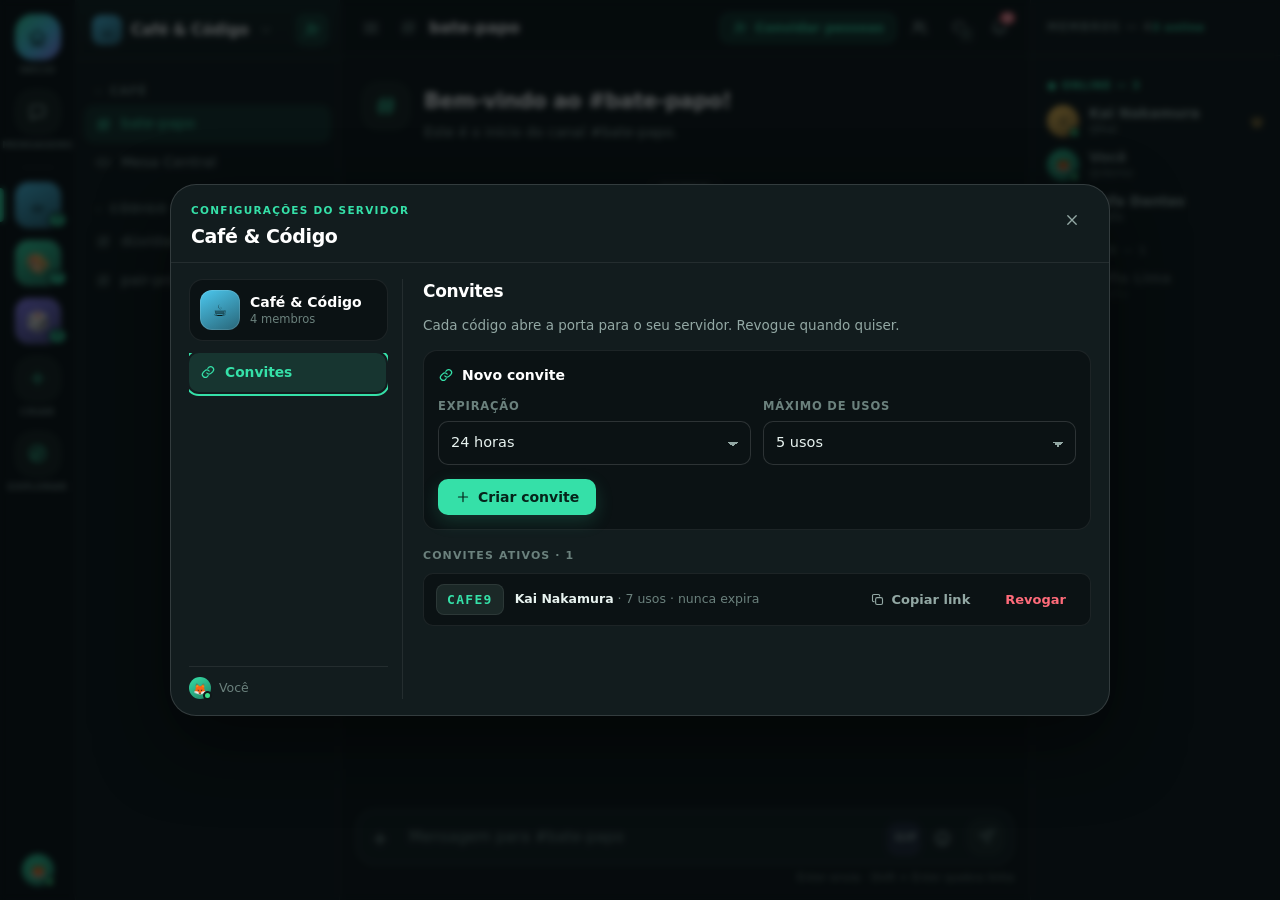
==== harness-admin.html @ c7ad781c "Nexo: plataforma de comunidades e chat (prototipo front-end + API de e-mail)" ====
﻿<!DOCTYPE html>
<html lang="pt-BR" data-theme="dark">
<head>
  <meta charset="utf-8" />
  <meta name="viewport" content="width=device-width, initial-scale=1, viewport-fit=cover" />
  <meta name="color-scheme" content="dark light" />
  <meta name="description" content="Nexo â€” crie seu servidor, organize categorias e canais, convide pessoas e converse. Comunidades com identidade prÃ³pria." />
  <title>Nexo Â· comunidades em Ã³rbita</title>
  <link rel="icon" href="data:image/svg+xml,%3Csvg xmlns='http://www.w3.org/2000/svg' viewBox='0 0 64 64'%3E%3Crect width='64' height='64' rx='18' fill='%230E1517'/%3E%3Cpath d='M18 45V19l28 26V19' stroke='%2335E0A8' stroke-width='6.5' fill='none' stroke-linecap='round' stroke-linejoin='round'/%3E%3C/svg%3E" />
  <link rel="stylesheet" href="css/tokens.css" />
  <link rel="stylesheet" href="css/layout.css" />
  <link rel="stylesheet" href="css/components.css" />
  <link rel="stylesheet" href="css/landing.css" />
  <link rel="stylesheet" href="css/settings.css" />
  <link rel="stylesheet" href="css/chatmedia.css" />
  <link rel="stylesheet" href="css/admin.css" />
  <link rel="stylesheet" href="css/permui.css" />
  <link rel="stylesheet" href="css/people.css" />
  <link rel="stylesheet" href="css/extras.css" />
</head>
<body>
  <!-- Landing page pÃºblica (deslogado) -->
  <section id="screen-landing" class="screen screen--landing" hidden></section>

  <!-- Tela inicial / autenticaÃ§Ã£o -->
  <section id="screen-auth" class="screen screen--auth" hidden></section>

  <!-- PÃ¡gina de convite -->
  <section id="screen-invite" class="screen screen--invite" hidden></section>

  <!-- ConfiguraÃ§Ãµes do usuÃ¡rio (camada sobre o app) -->
  <section id="screen-settings" class="screen screen--settings" hidden></section>

  <!-- AplicaÃ§Ã£o principal -->
  <div id="screen-app" class="app-shell" hidden>
    <nav id="rail" class="rail" aria-label="Servidores"></nav>
    <aside id="sidebar" class="sidebar" aria-label="Canais do servidor"></aside>
    <main id="main" class="main">
      <header id="channel-header" class="channel-header"></header>
      <div id="main-content" class="main-content"></div>
      <footer id="composer" class="composer" hidden></footer>
    </main>
    <aside id="members" class="members" aria-label="Membros"></aside>
    <div id="scrim" class="scrim" hidden></div>
  </div>

  <!-- Camadas de UI -->
  <div id="modal-root"></div>
  <div id="popout-root"></div>
  <div id="toast-root" class="toast-root" role="status" aria-live="polite"></div>

  <script src="js/core.js"></script>
  <script src="js/icons.js"></script>
  <script src="js/store.js"></script>
  <script src="js/seed.js"></script>
  <script src="js/providers.js"></script>
  <script src="js/api.js"></script>
  <script src="js/ui.js"></script>
  <script src="js/views.js"></script>
  <script src="js/pages.js"></script>
  <script src="js/modals.js"></script>
  <!-- mÃ³dulos auto-contidos (registram aÃ§Ãµes com prefixo prÃ³prio) -->
  <script src="js/landing.js"></script>
  <script src="js/chatmedia.js"></script>
  <script src="js/admin.js"></script>
  <script src="js/permui.js"></script>
  <script src="js/people.js"></script>
  <script src="js/extras.js"></script>
  <script src="js/settings.js"></script>
  <script src="js/app.js"></script>
<script>
/* Bancada de testes do painel admin
   ?srv=0|1|2|<id>  ?tab=<id|cargo:novo>  ?noopen=1  ?probe=1 */
(function(){
  try{
    var p=new URLSearchParams(location.search);
    if(p.get("noopen")==="1") return;

    function probe(){
      if(p.get("probe")!=="1") return;
      function take(){
        try{
          var b=document.querySelector(".modal-backdrop");
          var cs=b?getComputedStyle(b):{opacity:"-"};
          var nav=document.querySelector(".adm-nav");
          var bd=document.querySelector(".adm-body");
          var nl=document.querySelector(".adm-nav__list");
          var nr=nav?nav.getBoundingClientRect():null;
          var br=bd?bd.getBoundingClientRect():null;
          document.title="PROBE op="+cs.opacity+
            " vw="+window.innerWidth+
            " nav="+(nr?Math.round(nr.x)+","+Math.round(nr.y)+" "+Math.round(nr.width)+"x"+Math.round(nr.height):"-")+
            " body="+(br?Math.round(br.x)+","+Math.round(br.y)+" "+Math.round(br.width):"-")+
            " navScroll="+(nl?Math.round(nl.scrollWidth)+"/"+Math.round(nl.clientWidth):"-");
        }catch(e){ document.title="PROBE ERR "+e.message; }
      }
      setTimeout(take, 2500);
      setTimeout(take, 5200);
    }

    function openIt(){
      try{
        var S=NX.selectors, me=S.me();
        if(!me){ console.warn("harness: sem sessao"); return; }
        var all=S.serversOf(me.id)||[];
        var key=p.get("srv"), srv=null;
        if(key!==null && key!==""){
          if(/^\d+$/.test(key)) srv=all[Number(key)]||null;
          else srv=S.server(key)||null;
        }
        if(!srv) srv=all[0];
        if(!srv){ console.warn("harness: sem servidor"); return; }
        var tab=p.get("tab");
        NX.admin.open(srv.id, tab||null);
        probe();
      }catch(e){ console.warn("harness open", e); }
    }

    function ensureSession(done){
      try{
        if(NX.selectors.me()) return done();
        NX.api.login({ identifier:"demo@nexo.chat", password:"nexo123", remember:false })
          .then(function(){ setTimeout(done, 250); })
          .catch(function(e){ console.warn("harness login", e); });
      }catch(e){ console.warn("harness session", e); done(); }
    }

    function routeToServer(done){
      try{
        var S=NX.selectors, me=S.me();
        var all=S.serversOf(me.id)||[];
        var key=p.get("srv"), srv=null;
        if(key!==null && key!==""){
          if(/^\d+$/.test(key)) srv=all[Number(key)]||null;
          else srv=S.server(key)||null;
        }
        if(!srv) srv=all[0];
        if(srv) location.hash = "#/s/" + srv.id;
      }catch(e){ console.warn("harness route", e); }
      setTimeout(done, 350);
    }

    function start(){
      ensureSession(function(){
        routeToServer(openIt);
      });
    }

    if(document.readyState==="loading") document.addEventListener("DOMContentLoaded",start);
    else window.addEventListener("load", start);
  }catch(e){ console.warn("harness bootstrap", e); }
})();
</script>
</body>
</html>
---- css/tokens.css ----
/* ============================================================
   NEXO · design tokens
   Identidade visual própria: carvão-esmeralda (dark) /
   névoa-clara (light), acento menta + violeta, cantos "squircle".
   ============================================================ */

:root {
  /* tipografia */
  --font-sans: "Segoe UI Variable Text", "Segoe UI", ui-sans-serif, system-ui, -apple-system,
    Roboto, "Helvetica Neue", Arial, sans-serif;
  --font-display: "Segoe UI Variable Display", "Segoe UI", ui-sans-serif, system-ui, sans-serif;
  --font-mono: ui-monospace, "Cascadia Mono", "SF Mono", Consolas, "Roboto Mono", monospace;

  /* raios */
  --r-xs: 6px;
  --r-sm: 10px;
  --r-md: 14px;
  --r-lg: 20px;
  --r-xl: 26px;
  --r-pill: 999px;

  /* medidas */
  --rail-w: 76px;
  --sidebar-w: 264px;
  --members-w: 250px;
  --header-h: 56px;
  --composer-max: 860px;

  /* movimento */
  --ease: cubic-bezier(0.22, 1, 0.36, 1);
  --fast: 120ms;
  --med: 200ms;
  --slow: 320ms;

  /* sombras */
  --shadow-1: 0 2px 6px rgba(0, 0, 0, 0.24);
  --shadow-2: 0 10px 30px rgba(0, 0, 0, 0.38);
  --shadow-3: 0 28px 70px rgba(0, 0, 0, 0.5);

  /* camadas de superfície */
  --rail-size: 48px;
}

/* ---------- TEMA ESCURO (padrão) ---------- */
[data-theme="dark"] {
  --bg-body: #070b0d;
  --bg-rail: #0a1013;
  --bg-sidebar: #0f1719;
  --bg-main: #0d1416;
  --bg-panel: #121c1e;
  --bg-elev: #16211f;
  --bg-elev-2: #1b2827;
  --bg-input: #0b1214;
  --bg-hover: rgba(255, 255, 255, 0.055);
  --bg-active: rgba(53, 224, 168, 0.13);
  --bg-scrim: rgba(4, 8, 9, 0.68);

  --border: rgba(255, 255, 255, 0.075);
  --border-strong: rgba(255, 255, 255, 0.14);

  --text: #e8f3f0;
  --text-strong: #ffffff;
  --text-muted: #93a8a4;
  --text-dim: #6b817d;

  --accent: #35e0a8;
  --accent-strong: #17c98e;
  --accent-soft: rgba(53, 224, 168, 0.14);
  --accent-contrast: #06231a;

  --violet: #8f83ff;
  --violet-soft: rgba(143, 131, 255, 0.16);
  --amber: #ffc857;
  --danger: #ff6b7a;
  --danger-soft: rgba(255, 107, 122, 0.14);

  --online: #3be08a;
  --idle: #ffc857;
  --dnd: #ff6b7a;
  --offline: #6b817d;

  --gradient-brand: linear-gradient(135deg, #35e0a8 0%, #4cc9f0 55%, #8f83ff 100%);
  --glow: 0 0 0 1px rgba(53, 224, 168, 0.25), 0 8px 30px rgba(53, 224, 168, 0.12);
}

/* ---------- TEMA CLARO ---------- */
[data-theme="light"] {
  --bg-body: #eef3f2;
  --bg-rail: #e6edeb;
  --bg-sidebar: #f4f8f7;
  --bg-main: #fbfdfc;
  --bg-panel: #ffffff;
  --bg-elev: #ffffff;
  --bg-elev-2: #f1f6f5;
  --bg-input: #eef3f2;
  --bg-hover: rgba(10, 30, 26, 0.055);
  --bg-active: rgba(11, 158, 117, 0.12);
  --bg-scrim: rgba(16, 30, 28, 0.42);

  --border: rgba(10, 30, 26, 0.1);
  --border-strong: rgba(10, 30, 26, 0.18);

  --text: #12211e;
  --text-strong: #06110f;
  --text-muted: #5a6f6b;
  --text-dim: #8ba09c;

  --accent: #0b9e75;
  --accent-strong: #08845f;
  --accent-soft: rgba(11, 158, 117, 0.12);
  --accent-contrast: #ffffff;

  --violet: #6154e0;
  --violet-soft: rgba(97, 84, 224, 0.12);
  --amber: #d99400;
  --danger: #e04252;
  --danger-soft: rgba(224, 66, 82, 0.1);

  --online: #17b26a;
  --idle: #e5a100;
  --dnd: #e04252;
  --offline: #9fb3af;

  --gradient-brand: linear-gradient(135deg, #0b9e75 0%, #12a3c9 55%, #6154e0 100%);
  --glow: 0 0 0 1px rgba(11, 158, 117, 0.22), 0 8px 26px rgba(11, 158, 117, 0.12);

  --shadow-1: 0 2px 6px rgba(16, 40, 35, 0.1);
  --shadow-2: 0 10px 30px rgba(16, 40, 35, 0.14);
  --shadow-3: 0 28px 70px rgba(16, 40, 35, 0.2);
}

/* ---------- reset ---------- */
*,
*::before,
*::after {
  box-sizing: border-box;
}

html,
body {
  height: 100%;
}

body {
  margin: 0;
  font-family: var(--font-sans);
  font-size: 15px;
  line-height: 1.5;
  color: var(--text);
  background: var(--bg-body);
  -webkit-font-smoothing: antialiased;
  text-rendering: optimizeLegibility;
  overflow: hidden;
}

button,
input,
textarea,
select {
  font: inherit;
  color: inherit;
}

button {
  cursor: pointer;
  background: none;
  border: none;
  padding: 0;
}

a {
  color: var(--accent);
  text-decoration: none;
}

img {
  max-width: 100%;
}

[hidden] {
  display: none !important;
}

::selection {
  background: rgba(53, 224, 168, 0.28);
}

:focus-visible {
  outline: 2px solid var(--accent);
  outline-offset: 2px;
  border-radius: var(--r-xs);
}

/* scrollbar */
* {
  scrollbar-width: thin;
  scrollbar-color: var(--border-strong) transparent;
}

*::-webkit-scrollbar {
  width: 10px;
  height: 10px;
}

*::-webkit-scrollbar-track {
  background: transparent;
}

*::-webkit-scrollbar-thumb {
  background: var(--border-strong);
  border-radius: var(--r-pill);
  border: 3px solid transparent;
  background-clip: padding-box;
}

*::-webkit-scrollbar-thumb:hover {
  background: var(--text-dim);
  background-clip: padding-box;
}

/* utilitários */
.sr-only {
  position: absolute;
  width: 1px;
  height: 1px;
  overflow: hidden;
  clip: rect(0 0 0 0);
  white-space: nowrap;
}

.truncate {
  overflow: hidden;
  text-overflow: ellipsis;
  white-space: nowrap;
}

.mono {
  font-family: var(--font-mono);
  letter-spacing: 0.04em;
}
---- css/layout.css ----
/* ============================================================
   NEXO · layout
   Shell da aplicação, rail, barra de canais, área central,
   chat, membros, composer e comportamento responsivo.
   ============================================================ */

/* ---------------- telas ---------------- */
.screen {
  position: fixed;
  inset: 0;
  overflow: auto;
  background: var(--bg-body);
}

/* ---------------- shell ---------------- */
.app-shell {
  position: fixed;
  inset: 0;
  display: flex;
  height: 100dvh;
  overflow: hidden;
  background: var(--bg-main);
}

.app-shell > * {
  min-height: 0;
}

/* ================= RAIL ================= */
.rail {
  width: var(--rail-w);
  flex: 0 0 var(--rail-w);
  display: flex;
  flex-direction: column;
  align-items: center;
  gap: 8px;
  padding: 12px 0 10px;
  background: var(--bg-rail);
  border-right: 1px solid var(--border);
  overflow-x: hidden;
  overflow-y: auto;
  z-index: 61;
  scrollbar-width: none;
}

.rail::-webkit-scrollbar {
  width: 0;
}

.rail__item {
  position: relative;
  width: 100%;
  display: flex;
  flex-direction: column;
  align-items: center;
  gap: 3px;
  padding: 2px 0;
  color: var(--text-muted);
  transition: color var(--fast) var(--ease);
}

.rail__item:hover,
.rail__item.is-active {
  color: var(--text-strong);
}

.rail__bubble {
  display: grid;
  place-items: center;
  width: 46px;
  height: 46px;
  border-radius: 18px;
  background: var(--bg-elev);
  border: 1px solid var(--border);
  transition: border-radius var(--med) var(--ease), background var(--med) var(--ease),
    transform var(--fast) var(--ease);
}

.rail__item:hover .rail__bubble {
  border-radius: 15px;
  background: var(--bg-elev-2);
  transform: translateY(-1px);
}

.rail__item.is-active .rail__bubble {
  background: var(--accent-soft);
  border-color: rgba(53, 224, 168, 0.35);
  color: var(--accent);
}

.rail__bubble--brand {
  background: var(--gradient-brand);
  border: none;
  color: #06231a;
}

.rail__bubble--action {
  color: var(--accent);
  border-style: dashed;
  border-color: var(--border-strong);
}

.rail__label {
  font-size: 9.5px;
  letter-spacing: 0.04em;
  font-weight: 600;
  text-transform: uppercase;
  color: var(--text-dim);
}

.rail__item.is-active .rail__label {
  color: var(--accent);
}

.rail__divider {
  width: 34px;
  height: 1px;
  background: var(--border-strong);
  margin: 4px 0;
}

.rail__slot {
  position: relative;
  width: 100%;
  display: flex;
  justify-content: center;
}

.rail__item .server-icon--rail {
  transition: border-radius var(--med) var(--ease), transform var(--fast) var(--ease);
}

.rail__item:hover .server-icon--rail {
  border-radius: 15px;
  transform: translateY(-1px);
}

.rail__indicator {
  position: absolute;
  left: 0;
  top: 50%;
  transform: translateY(-50%);
  width: 4px;
  height: 0;
  border-radius: 0 var(--r-pill) var(--r-pill) 0;
  background: var(--accent);
  transition: height var(--med) var(--ease);
}

.rail__slot:hover .rail__indicator {
  height: 20px;
}

.rail__slot.is-active .rail__indicator {
  height: 34px;
}

.rail__online {
  position: absolute;
  right: 8px;
  bottom: 2px;
  min-width: 17px;
  padding: 0 4px;
  height: 16px;
  display: grid;
  place-items: center;
  font-size: 10px;
  font-weight: 700;
  color: var(--accent-contrast);
  background: var(--accent);
  border-radius: var(--r-pill);
  border: 2px solid var(--bg-rail);
  line-height: 1;
}

.rail__tip {
  position: absolute;
  left: calc(100% + 10px);
  top: 50%;
  transform: translateY(-50%) translateX(-6px);
  background: var(--bg-elev-2);
  border: 1px solid var(--border-strong);
  color: var(--text-strong);
  padding: 6px 10px;
  border-radius: var(--r-sm);
  font-size: 13px;
  font-weight: 600;
  white-space: nowrap;
  opacity: 0;
  pointer-events: none;
  transition: opacity var(--fast) var(--ease), transform var(--fast) var(--ease);
  box-shadow: var(--shadow-2);
  z-index: 70;
}

.rail__item:hover .rail__tip,
.rail__profile:hover .rail__tip {
  opacity: 1;
  transform: translateY(-50%) translateX(0);
}

.rail__spacer {
  flex: 1 1 auto;
  min-height: 8px;
}

.rail__profile {
  padding-bottom: 4px;
}

/* ================= SIDEBAR ================= */
.sidebar {
  width: var(--sidebar-w);
  flex: 0 0 var(--sidebar-w);
  display: flex;
  flex-direction: column;
  background: var(--bg-sidebar);
  border-right: 1px solid var(--border);
  z-index: 60;
}

.sidebar__scroll {
  flex: 1 1 auto;
  overflow-y: auto;
  overflow-x: hidden;
  padding: 6px 8px 16px;
}

.sidebar__empty {
  padding: 30px 14px;
  text-align: center;
  color: var(--text-dim);
  display: flex;
  flex-direction: column;
  align-items: center;
  gap: 8px;
  font-size: 13.5px;
}

.sidebar__empty p {
  margin: 0;
}

.sidebar__add {
  margin-top: 14px;
  padding-top: 10px;
  border-top: 1px dashed var(--border);
  display: flex;
  flex-direction: column;
  gap: 2px;
}

.add-row {
  display: flex;
  align-items: center;
  gap: 8px;
  width: 100%;
  padding: 8px 10px;
  border-radius: var(--r-sm);
  color: var(--text-muted);
  font-size: 13.5px;
  font-weight: 600;
  text-align: left;
  transition: background var(--fast), color var(--fast);
}

.add-row:hover {
  background: var(--bg-hover);
  color: var(--accent);
}

/* cabeçalho do servidor */
.srv-head {
  display: flex;
  align-items: center;
  gap: 6px;
  padding: 10px 10px 8px;
  border-bottom: 1px solid var(--border);
  background: linear-gradient(180deg, rgba(53, 224, 168, 0.05), transparent);
}

.srv-head__btn {
  flex: 1 1 auto;
  min-width: 0;
  display: flex;
  align-items: center;
  gap: 9px;
  padding: 5px 6px;
  border-radius: var(--r-sm);
  transition: background var(--fast);
}

.srv-head__btn:hover {
  background: var(--bg-hover);
}

.srv-head__name {
  font-weight: 700;
  font-size: 15px;
  color: var(--text-strong);
  letter-spacing: -0.01em;
  white-space: nowrap;
  overflow: hidden;
  text-overflow: ellipsis;
}

.srv-head__chev {
  color: var(--text-dim);
  flex: 0 0 auto;
}

.srv-head__tools {
  display: flex;
  gap: 4px;
  flex: 0 0 auto;
}

/* categorias e canais */
.cat {
  margin-top: 14px;
}

.cat__row {
  display: flex;
  align-items: center;
  gap: 2px;
  padding: 0 4px;
}

.cat__toggle {
  flex: 1 1 auto;
  min-width: 0;
  display: flex;
  align-items: center;
  gap: 5px;
  padding: 4px 4px;
  color: var(--text-dim);
  border-radius: var(--r-xs);
  transition: color var(--fast);
}

.cat__toggle:hover {
  color: var(--text);
}

.cat__chev {
  transition: transform var(--med) var(--ease);
  flex: 0 0 auto;
}

.cat.is-collapsed .cat__chev {
  transform: rotate(0deg);
}

.cat:not(.is-collapsed) .cat__chev {
  transform: rotate(90deg);
}

.cat__name {
  font-size: 11.5px;
  font-weight: 700;
  letter-spacing: 0.09em;
  text-transform: uppercase;
  white-space: nowrap;
  overflow: hidden;
  text-overflow: ellipsis;
}

.cat__add,
.cat__menu {
  display: grid;
  place-items: center;
  width: 24px;
  height: 24px;
  border-radius: var(--r-xs);
  color: var(--text-dim);
  opacity: 0;
  transition: opacity var(--fast), background var(--fast), color var(--fast);
}

.cat__row:hover .cat__add,
.cat__row:hover .cat__menu {
  opacity: 1;
}

.cat__add:hover,
.cat__menu:hover {
  background: var(--bg-hover);
  color: var(--accent);
}

.cat__channels {
  overflow: hidden;
}

.cat.is-collapsed .cat__channels {
  display: none;
}

.chan {
  display: flex;
  align-items: center;
  gap: 2px;
  padding: 1px 4px;
  margin: 1px 0;
  border-radius: var(--r-sm);
  position: relative;
}

.chan:hover {
  background: var(--bg-hover);
}

.chan.is-active {
  background: var(--bg-active);
}

.chan.is-active .chan__main,
.chan.is-active .chan__ico {
  color: var(--accent);
}

.chan__main {
  flex: 1 1 auto;
  min-width: 0;
  display: flex;
  align-items: center;
  gap: 8px;
  padding: 7px 6px;
  color: var(--text-muted);
  text-align: left;
  transition: color var(--fast);
}

.chan:hover .chan__main {
  color: var(--text);
}

.chan__ico {
  flex: 0 0 auto;
  color: var(--text-dim);
  opacity: 0.85;
}

.chan__name {
  font-size: 14.5px;
  font-weight: 500;
  white-space: nowrap;
  overflow: hidden;
  text-overflow: ellipsis;
}

.chan__lock {
  color: var(--text-dim);
  flex: 0 0 auto;
}

.chan__gear {
  display: grid;
  place-items: center;
  width: 26px;
  height: 26px;
  border-radius: var(--r-xs);
  color: var(--text-dim);
  opacity: 0;
  transition: opacity var(--fast), background var(--fast), color var(--fast);
  flex: 0 0 auto;
}

.chan:hover .chan__gear {
  opacity: 1;
}

.chan__gear:hover {
  background: var(--bg-hover);
  color: var(--accent);
}

.chan__people {
  display: flex;
  align-items: center;
  padding-right: 4px;
}

.chan__people .avatar {
  margin-left: -7px;
  box-shadow: 0 0 0 2px var(--bg-sidebar);
}

.chan__people .avatar:first-child {
  margin-left: 0;
}

.chan__more {
  font-size: 10.5px;
  color: var(--text-dim);
  margin-left: 4px;
}

/* doca de voz */
.voice-dock {
  margin: 8px;
  padding: 10px;
  border-radius: var(--r-md);
  background: linear-gradient(160deg, rgba(53, 224, 168, 0.12), rgba(53, 224, 168, 0.03));
  border: 1px solid rgba(53, 224, 168, 0.28);
}

.voice-dock__top {
  display: flex;
  align-items: center;
  gap: 8px;
  color: var(--accent);
}

.voice-dock__txt {
  display: flex;
  flex-direction: column;
  line-height: 1.2;
}

.voice-dock__txt strong {
  font-size: 13px;
}

.voice-dock__txt span {
  font-size: 12.5px;
  color: var(--text-muted);
}

.voice-dock__meta {
  font-size: 11.5px;
  color: var(--text-dim);
  margin: 6px 0 8px;
}

/* navegação da home */
.side-head {
  display: flex;
  align-items: center;
  gap: 9px;
  padding: 14px 16px;
  border-bottom: 1px solid var(--border);
  font-weight: 700;
  font-size: 15.5px;
  color: var(--text-strong);
  letter-spacing: -0.01em;
}

.nav-group {
  display: flex;
  flex-direction: column;
  gap: 2px;
  padding-bottom: 8px;
  border-bottom: 1px solid var(--border);
  margin-bottom: 8px;
}

.nav-row {
  display: flex;
  align-items: center;
  gap: 10px;
  width: 100%;
  padding: 9px 10px;
  border-radius: var(--r-sm);
  color: var(--text-muted);
  font-size: 14.5px;
  font-weight: 600;
  text-align: left;
  transition: background var(--fast), color var(--fast);
}

.nav-row:hover {
  background: var(--bg-hover);
  color: var(--text);
}

.nav-row.is-active {
  background: var(--bg-active);
  color: var(--accent);
}

.nav-row__badge {
  margin-left: auto;
  background: var(--accent);
  color: var(--accent-contrast);
  font-size: 10.5px;
  font-weight: 800;
  padding: 1px 6px;
  border-radius: var(--r-pill);
}

.side-section {
  margin-top: 10px;
}

.side-section__head {
  display: flex;
  align-items: center;
  justify-content: space-between;
  padding: 4px 6px;
  font-size: 11px;
  font-weight: 700;
  letter-spacing: 0.1em;
  text-transform: uppercase;
  color: var(--text-dim);
}

.side-section__head--pad {
  padding: 8px 6px 4px;
}

.side-note {
  font-size: 13px;
  color: var(--text-dim);
  padding: 6px;
  margin: 4px 0;
  line-height: 1.5;
}

.side-servers {
  display: flex;
  flex-direction: column;
  gap: 2px;
}

.side-server {
  display: flex;
  align-items: center;
  gap: 10px;
  width: 100%;
  padding: 7px 8px;
  border-radius: var(--r-sm);
  text-align: left;
  transition: background var(--fast);
}

.side-server:hover {
  background: var(--bg-hover);
}

.side-server__txt {
  min-width: 0;
  display: flex;
  flex-direction: column;
  line-height: 1.25;
}

.side-server__txt strong {
  font-size: 14px;
  color: var(--text);
}

.side-server__txt small {
  font-size: 11.5px;
  color: var(--text-dim);
}

.side-cta {
  margin-top: 12px;
}

.side-block {
  background: var(--bg-panel);
  border: 1px solid var(--border);
  border-radius: var(--r-md);
  padding: 14px;
  margin-bottom: 12px;
}

.side-block h4 {
  margin: 0 0 6px;
  font-size: 14px;
  color: var(--text-strong);
}

.side-block p {
  margin: 0 0 10px;
  font-size: 13px;
  color: var(--text-muted);
  line-height: 1.55;
}

.side-stat {
  display: flex;
  align-items: baseline;
  gap: 6px;
}

.side-stat strong {
  font-size: 26px;
  color: var(--accent);
  font-family: var(--font-display);
}

.side-stat span {
  font-size: 12.5px;
  color: var(--text-dim);
}

/* conversas diretas */
.dm-list {
  display: flex;
  flex-direction: column;
  gap: 2px;
}

.dm-row {
  display: flex;
  align-items: center;
  gap: 10px;
  width: 100%;
  padding: 8px;
  border-radius: var(--r-sm);
  text-align: left;
  transition: background var(--fast);
}

.dm-row:hover {
  background: var(--bg-hover);
}

.dm-row.is-active {
  background: var(--bg-active);
}

.dm-row__txt {
  min-width: 0;
  display: flex;
  flex-direction: column;
  line-height: 1.3;
}

.dm-row__txt strong {
  font-size: 14px;
  color: var(--text);
}

.dm-row__txt small {
  font-size: 12px;
  color: var(--text-dim);
}

/* ================= MAIN ================= */
.main {
  flex: 1 1 auto;
  min-width: 0;
  display: flex;
  flex-direction: column;
  background: var(--bg-main);
  position: relative;
}

.channel-header {
  flex: 0 0 auto;
  min-height: var(--header-h);
  display: flex;
  align-items: center;
  gap: 10px;
  padding: 8px 14px;
  border-bottom: 1px solid var(--border);
  background: color-mix(in srgb, var(--bg-main) 88%, transparent);
  backdrop-filter: blur(8px);
  z-index: 5;
}

.header__burger {
  display: none;
}

.header__ico {
  display: grid;
  place-items: center;
  color: var(--text-dim);
  flex: 0 0 auto;
}

.header__title {
  font-weight: 700;
  font-size: 16px;
  color: var(--text-strong);
  letter-spacing: -0.01em;
  white-space: nowrap;
}

.header__topic {
  display: flex;
  align-items: center;
  gap: 10px;
  min-width: 0;
  color: var(--text-muted);
  font-size: 13.5px;
}

.header__topic i {
  width: 1px;
  height: 18px;
  background: var(--border-strong);
  flex: 0 0 auto;
}

.header__status {
  font-size: 12.5px;
  color: var(--text-dim);
}

.header__actions {
  margin-left: auto;
  display: flex;
  align-items: center;
  gap: 6px;
  flex: 0 0 auto;
}

.main-content {
  flex: 1 1 auto;
  overflow-y: auto;
  overflow-x: hidden;
  overscroll-behavior: contain;
  position: relative;
}

/* ================= CHAT ================= */
.chat {
  min-height: 100%;
  display: flex;
  flex-direction: column;
}

.chat__intro {
  display: flex;
  gap: 14px;
  align-items: flex-start;
  padding: 26px 22px 14px;
}

.chat__intro-icon {
  display: grid;
  place-items: center;
  width: 48px;
  height: 48px;
  border-radius: 16px;
  background: var(--bg-elev);
  border: 1px solid var(--border);
  color: var(--accent);
  flex: 0 0 auto;
}

.chat__intro h2 {
  margin: 4px 0 4px;
  font-size: 21px;
  color: var(--text-strong);
  letter-spacing: -0.02em;
}

.chat__intro p {
  margin: 0;
  font-size: 14px;
  color: var(--text-muted);
}

.chat__intro--dm {
  align-items: center;
  border-bottom: 1px solid var(--border);
  margin-bottom: 6px;
}

.chat__list {
  flex: 1 1 auto;
  padding: 6px 0 18px;
}

.chat__notice {
  position: sticky;
  bottom: 0;
  display: flex;
  align-items: center;
  gap: 8px;
  padding: 10px 18px;
  background: var(--bg-panel);
  border-top: 1px solid var(--border);
  color: var(--text-muted);
  font-size: 13.5px;
}

.day-divider {
  display: flex;
  align-items: center;
  gap: 12px;
  padding: 16px 18px 8px;
}

.day-divider__line {
  flex: 1 1 auto;
  height: 1px;
  background: var(--border);
}

.day-divider__label {
  font-size: 11.5px;
  font-weight: 700;
  text-transform: uppercase;
  letter-spacing: 0.07em;
  color: var(--text-dim);
  background: var(--bg-main);
  padding: 2px 10px;
  border: 1px solid var(--border);
  border-radius: var(--r-pill);
}

.msg {
  position: relative;
  display: grid;
  grid-template-columns: 44px 1fr;
  gap: 0 12px;
  padding: 3px 18px 3px 14px;
}

.msg:hover {
  background: var(--bg-hover);
}

.msg--grouped {
  padding-top: 0;
  padding-bottom: 1px;
}

.msg__avatar {
  grid-column: 1;
  display: flex;
  justify-content: center;
  padding-top: 3px;
}

.msg--grouped .msg__avatar {
  padding-top: 0;
}

.msg__hover-time {
  font-size: 10px;
  color: var(--text-dim);
  opacity: 0;
  transition: opacity var(--fast);
  padding-top: 4px;
  white-space: nowrap;
}

.msg:hover .msg__hover-time {
  opacity: 1;
}

.msg__body {
  grid-column: 2;
  min-width: 0;
}

.msg__meta {
  display: flex;
  align-items: baseline;
  gap: 8px;
  flex-wrap: wrap;
}

.msg__author {
  font-weight: 700;
  font-size: 14.5px;
  color: var(--text-strong);
  transition: color var(--fast);
}

.msg__author:hover {
  color: var(--accent);
}

.msg__role {
  font-size: 10.5px;
  font-weight: 700;
  text-transform: uppercase;
  letter-spacing: 0.06em;
  color: var(--rc);
  background: color-mix(in srgb, var(--rc) 16%, transparent);
  padding: 1px 6px;
  border-radius: var(--r-pill);
}

.msg__time {
  font-size: 11px;
  color: var(--text-dim);
}

.msg__text {
  font-size: 15px;
  line-height: 1.55;
  color: var(--text);
  word-wrap: break-word;
  overflow-wrap: anywhere;
}

.msg__edited {
  font-size: 10.5px;
  color: var(--text-dim);
  margin-top: 1px;
}

.msg__actions {
  position: absolute;
  top: -12px;
  right: 16px;
  display: none;
  gap: 2px;
  background: var(--bg-elev);
  border: 1px solid var(--border-strong);
  border-radius: var(--r-sm);
  padding: 2px;
  box-shadow: var(--shadow-1);
  z-index: 3;
}

.msg:hover .msg__actions {
  display: flex;
}

.msg__act {
  display: grid;
  place-items: center;
  width: 28px;
  height: 26px;
  border-radius: var(--r-xs);
  color: var(--text-muted);
  transition: background var(--fast), color var(--fast);
}

.msg__act:hover {
  background: var(--bg-hover);
  color: var(--text-strong);
}

.msg__act--danger:hover {
  color: var(--danger);
  background: var(--danger-soft);
}

.msg__editor {
  margin-top: 2px;
}

.msg__editor-input {
  width: 100%;
  min-height: 58px;
  resize: vertical;
  background: var(--bg-input);
  border: 1px solid var(--accent);
  border-radius: var(--r-sm);
  padding: 9px 11px;
  color: var(--text);
  font-size: 14.5px;
  line-height: 1.5;
}

.msg__editor-hint {
  font-size: 11.5px;
  color: var(--text-dim);
  margin: 5px 0 7px;
}

.msg__editor-actions {
  display: flex;
  justify-content: flex-end;
  gap: 8px;
}

.mention {
  background: var(--accent-soft);
  color: var(--accent);
  border-radius: var(--r-xs);
  padding: 0 3px;
  font-weight: 600;
}

.msg-link {
  color: var(--accent);
  text-decoration: underline;
  text-underline-offset: 2px;
}

.chat-empty {
  padding: 46px 24px;
  text-align: center;
  display: flex;
  flex-direction: column;
  align-items: center;
  gap: 8px;
}

.chat-empty__icon {
  display: grid;
  place-items: center;
  width: 62px;
  height: 62px;
  border-radius: 22px;
  background: var(--bg-elev);
  border: 1px solid var(--border);
  color: var(--accent);
}

.chat-empty h3 {
  margin: 6px 0 0;
  font-size: 19px;
  color: var(--text-strong);
}

.chat-empty p {
  margin: 0;
  font-size: 14px;
  color: var(--text-muted);
  max-width: 460px;
}

/* ================= VOZ ================= */
.voice-room {
  min-height: 100%;
  padding: 30px 24px 40px;
  display: flex;
  flex-direction: column;
  align-items: center;
  gap: 22px;
}

.voice-room__hero {
  display: flex;
  align-items: center;
  gap: 14px;
}

.voice-room__icon {
  display: grid;
  place-items: center;
  width: 56px;
  height: 56px;
  border-radius: 18px;
  background: var(--violet-soft);
  color: var(--violet);
  border: 1px solid rgba(143, 131, 255, 0.35);
}

.voice-room__hero h2 {
  margin: 0;
  font-size: 22px;
  color: var(--text-strong);
}

.voice-room__hero p {
  margin: 3px 0 0;
  font-size: 13.5px;
  color: var(--text-muted);
}

.voice-room__grid {
  display: flex;
  flex-wrap: wrap;
  gap: 14px;
  justify-content: center;
  width: 100%;
  max-width: 760px;
}

.voice-card {
  width: 168px;
  padding: 18px 14px;
  border-radius: var(--r-lg);
  background: var(--bg-panel);
  border: 1px solid var(--border);
  display: flex;
  flex-direction: column;
  align-items: center;
  gap: 6px;
  text-align: center;
}

.voice-card strong {
  font-size: 14.5px;
  color: var(--text-strong);
}

.voice-card span {
  font-size: 12px;
  color: var(--text-dim);
}

.voice-room__empty {
  padding: 26px;
  border: 1px dashed var(--border-strong);
  border-radius: var(--r-lg);
  color: var(--text-muted);
  font-size: 14px;
  text-align: center;
}

.voice-room__actions {
  display: flex;
  flex-direction: column;
  align-items: center;
  gap: 10px;
}

.voice-room__note {
  font-size: 12px;
  color: var(--text-dim);
  max-width: 420px;
  text-align: center;
}

/* ================= MEMBROS ================= */
.members {
  width: var(--members-w);
  flex: 0 0 var(--members-w);
  display: flex;
  flex-direction: column;
  background: var(--bg-sidebar);
  border-left: 1px solid var(--border);
}

.members.is-empty {
  display: none;
}

.members__head {
  flex: 0 0 auto;
  min-height: var(--header-h);
  display: flex;
  align-items: center;
  padding: 0 16px;
  border-bottom: 1px solid var(--border);
  font-size: 11.5px;
  font-weight: 700;
  letter-spacing: 0.09em;
  text-transform: uppercase;
  color: var(--text-dim);
}

.members__scroll {
  flex: 1 1 auto;
  overflow-y: auto;
  padding: 10px 8px 20px;
}

.members__group {
  padding: 12px 8px 5px;
  font-size: 10.5px;
  font-weight: 700;
  letter-spacing: 0.09em;
  text-transform: uppercase;
  color: var(--text-dim);
}

.members__group[style] {
  color: var(--gc);
}

.member {
  display: flex;
  align-items: center;
  gap: 10px;
  width: 100%;
  padding: 6px 8px;
  border-radius: var(--r-sm);
  text-align: left;
  transition: background var(--fast);
}

.member:hover {
  background: var(--bg-hover);
}

.member.is-me {
  opacity: 0.85;
}

.member__txt {
  min-width: 0;
  display: flex;
  flex-direction: column;
  line-height: 1.25;
}

.member__txt strong {
  font-size: 14px;
  color: var(--rc, var(--text));
}

.member__txt small {
  font-size: 11.5px;
  color: var(--text-dim);
}

.member__owner {
  margin-left: auto;
  color: var(--amber);
}

.about-card {
  display: flex;
  flex-direction: column;
  align-items: center;
  gap: 6px;
  text-align: center;
  padding: 24px 12px;
}

.about-card h3 {
  margin: 8px 0 0;
  font-size: 18px;
  color: var(--text-strong);
}

.about-card__user {
  font-size: 13px;
  color: var(--text-dim);
}

.about-card p {
  font-size: 13.5px;
  color: var(--text-muted);
  line-height: 1.55;
  margin: 6px 0;
}

.about-card__actions {
  width: 100%;
  margin-top: 10px;
}

/* ================= COMPOSER ================= */
.composer {
  flex: 0 0 auto;
  padding: 0 16px 14px;
  background: var(--bg-main);
}

.composer__inner {
  max-width: var(--composer-max);
  margin: 0 auto;
  display: flex;
  align-items: flex-end;
  gap: 8px;
  background: var(--bg-panel);
  border: 1px solid var(--border-strong);
  border-radius: var(--r-lg);
  padding: 8px 8px 8px 6px;
  transition: border-color var(--fast), box-shadow var(--fast);
}

.composer__inner:focus-within {
  border-color: rgba(53, 224, 168, 0.5);
  box-shadow: 0 0 0 3px rgba(53, 224, 168, 0.1);
}

.composer__locked {
  display: grid;
  place-items: center;
  width: 34px;
  height: 34px;
  color: var(--text-dim);
}

.composer__field {
  flex: 1 1 auto;
  min-width: 0;
  display: flex;
  align-items: flex-end;
  gap: 4px;
}

.composer__input {
  flex: 1 1 auto;
  min-width: 0;
  resize: none;
  border: none;
  background: none;
  outline: none;
  color: var(--text);
  font-size: 15px;
  line-height: 1.5;
  padding: 7px 4px;
  max-height: 190px;
  font-family: inherit;
}

.composer__input::placeholder {
  color: var(--text-dim);
}

.composer__input:disabled {
  color: var(--text-dim);
  cursor: not-allowed;
}

.composer__emoji {
  color: var(--text-dim);
}

.composer__emoji:hover {
  color: var(--accent);
}

.composer__send {
  display: grid;
  place-items: center;
  width: 38px;
  height: 38px;
  border-radius: 14px;
  background: var(--bg-elev-2);
  color: var(--text-dim);
  transition: background var(--fast), color var(--fast), transform var(--fast);
  flex: 0 0 auto;
}

.composer__send.is-ready {
  background: var(--accent);
  color: var(--accent-contrast);
}

.composer__send:disabled {
  opacity: 0.5;
}

.composer__send.is-ready:hover {
  transform: translateY(-1px);
}

.composer__hint {
  max-width: var(--composer-max);
  margin: 5px auto 0;
  font-size: 11px;
  color: var(--text-dim);
  text-align: right;
}

/* ================= RESPONSIVO ================= */
.app-shell .scrim {
  position: fixed;
  inset: 0;
  background: var(--bg-scrim);
  z-index: 50;
  backdrop-filter: blur(2px);
}

@media (min-width: 1200px) {
  .app-shell.members-off .members {
    display: none;
  }
}

@media (max-width: 1199px) {
  .members {
    position: fixed;
    top: 0;
    right: 0;
    bottom: 0;
    width: min(84vw, 300px);
    z-index: 60;
    transform: translateX(105%);
    transition: transform var(--med) var(--ease);
    box-shadow: var(--shadow-3);
    display: flex;
  }

  .app-shell.members-open .members {
    transform: none;
  }

  .members.is-empty {
    display: none !important;
  }
}

@media (max-width: 1040px) {
  .header__topic {
    display: none;
  }
}

@media (max-width: 899px) {
  :root {
    --rail-w: 64px;
    --sidebar-w: min(74vw, 264px);
  }

  .rail {
    z-index: 61;
  }

  .sidebar {
    position: fixed;
    top: 0;
    bottom: 0;
    left: var(--rail-w);
    transform: translateX(-130%);
    transition: transform var(--med) var(--ease);
    box-shadow: var(--shadow-3);
    z-index: 60;
  }

  .app-shell.sidebar-open .sidebar {
    transform: none;
  }

  .header__burger {
    display: grid;
  }

  .header__actions .btn span {
    display: none;
  }

  .header__actions .btn {
    padding: 7px 9px;
  }

  .msg {
    grid-template-columns: 40px 1fr;
    gap: 0 8px;
    padding-left: 8px;
    padding-right: 10px;
  }

  .composer {
    padding: 0 10px calc(10px + env(safe-area-inset-bottom, 0px));
  }

  .chat__intro {
    padding: 20px 14px 10px;
  }
}

@media (max-width: 560px) {
  :root {
    --rail-w: 56px;
    --header-h: 52px;
  }

  .rail__label {
    display: none;
  }

  .rail__bubble {
    width: 42px;
    height: 42px;
    border-radius: 15px;
  }

  .rail__tip {
    display: none;
  }

  .rail__online {
    right: 3px;
  }

  .channel-header {
    padding: 6px 8px;
    gap: 6px;
  }

  .header__title {
    font-size: 15px;
  }

  .header__actions {
    gap: 2px;
  }

  .msg__text {
    font-size: 14.5px;
  }

  .msg__actions {
    right: 6px;
  }

  .chat__intro h2 {
    font-size: 18px;
  }
}

/* ============================================================
   NEXO · integrações de views (membros, compositor, mensagens)
   ============================================================ */

/* ---- membros: seções online / offline ---- */
.members__group--online { color: var(--accent); }
.members__group--offline { color: var(--text-dim); opacity: 0.7; }

.members__online-dot {
  font-size: 10.5px;
  font-weight: 700;
  letter-spacing: 0.06em;
  color: var(--accent);
  text-transform: none;
}

.member small { color: var(--text-dim); font-size: 11.5px; }
.member small .member__role-sep { opacity: 0.7; }

.member.is-offline { opacity: 0.48; }
.member.is-offline .member__txt strong { font-weight: 600; }
.member.is-offline:hover,
.member.is-offline:focus-visible { opacity: 1; }

.members__empty {
  padding: 6px 10px 14px;
  font-size: 12.5px;
  color: var(--text-dim);
}

/* ---- compositor: GIF + faixa de anexos ---- */
.composer__gif {
  height: 28px;
  padding: 0 8px;
  border-radius: var(--r-sm, 8px);
  font-size: 11px;
  font-weight: 800;
  letter-spacing: 0.06em;
  color: var(--text-dim);
  background: rgba(143, 131, 255, 0.12);
  transition: all var(--fast, 0.15s);
}
.composer__gif:hover {
  color: #efeaff;
  background: rgba(143, 131, 255, 0.26);
}

.composer__pending {
  display: flex;
  flex-wrap: wrap;
  align-items: center;
  gap: 8px;
  padding: 8px 12px;
  margin: 0 14px 6px;
  border-radius: var(--r-md, 12px);
  background: var(--bg-elev);
  border: 1px solid var(--border);
  animation: pending-in 0.18s var(--ease, ease) both;
}
@keyframes pending-in {
  from { opacity: 0; transform: translateY(6px); }
  to { opacity: 1; transform: none; }
}

.composer__pending-clear {
  margin-left: auto;
  font-size: 12px;
  font-weight: 700;
  color: var(--text-dim);
  padding: 4px 8px;
  border-radius: var(--r-sm, 8px);
  transition: all var(--fast, 0.15s);
}
.composer__pending-clear:hover { color: var(--danger, #ff6b7a); background: rgba(255, 107, 122, 0.12); }

/* ---- mensagens fixadas ---- */
.msg.is-pinned .msg__text::before {
  content: "";
  display: inline-block;
  width: 3px;
  height: 0.95em;
  margin-right: 8px;
  vertical-align: -2px;
  border-radius: 3px;
  background: var(--accent);
}

.msg__pin-tag {
  display: inline-flex;
  align-items: center;
  gap: 4px;
  padding: 1px 7px;
  border-radius: 999px;
  font-size: 10.5px;
  font-weight: 700;
  letter-spacing: 0.05em;
  text-transform: uppercase;
  color: var(--accent);
  background: rgba(53, 224, 168, 0.14);
}
---- css/components.css ----
/* ============================================================
   NEXO · componentes
   Identidade visual: squircles, acento menta, tipografia
   compacta, cartões com borda fina e brilho suave.
   ============================================================ */

/* ================= ÍCONES ================= */
.ico {
  flex: 0 0 auto;
  display: block;
}

.brand-mark {
  display: inline-grid;
  place-items: center;
  width: var(--bs, 34px);
  height: var(--bs, 34px);
  border-radius: calc(var(--bs, 34px) * 0.3);
  overflow: hidden;
  box-shadow: var(--glow);
}

.brand-mark svg {
  display: block;
  border-radius: 30%;
}

/* ================= AVATARES ================= */
.avatar {
  position: relative;
  display: inline-grid;
  place-items: center;
  width: 40px;
  height: 40px;
  border-radius: 50%;
  background: linear-gradient(150deg, var(--av), color-mix(in srgb, var(--av) 55%, #000 25%));
  color: #06110f;
  font-weight: 700;
  font-size: 15px;
  user-select: none;
  flex: 0 0 auto;
  line-height: 1;
}

.avatar--xs { width: 22px; height: 22px; font-size: 11px; }
.avatar--sm { width: 32px; height: 32px; font-size: 13px; }
.avatar--md { width: 40px; height: 40px; font-size: 15px; }
.avatar--lg { width: 52px; height: 52px; font-size: 20px; }
.avatar--xl { width: 76px; height: 76px; font-size: 28px; }

.avatar__glyph {
  transform: translateY(1px);
}

.avatar__dot {
  position: absolute;
  right: -1px;
  bottom: -1px;
  width: 34%;
  height: 34%;
  min-width: 9px;
  min-height: 9px;
  border-radius: 50%;
  border: 2.5px solid var(--bg-sidebar);
  background: var(--offline);
}

.avatar__dot[data-status="online"] { background: var(--online); }
.avatar__dot[data-status="idle"] { background: var(--idle); }
.avatar__dot[data-status="dnd"] { background: var(--dnd); }
.avatar__dot[data-status="offline"] { background: var(--offline); }

.chat .avatar__dot,
.msg .avatar__dot,
.auth .avatar__dot {
  border-color: var(--bg-main);
}

/* ================= ÍCONE DE SERVIDOR ================= */
.server-icon {
  position: relative;
  display: inline-grid;
  place-items: center;
  width: 44px;
  height: 44px;
  border-radius: 30%;
  background: linear-gradient(150deg, var(--sv), color-mix(in srgb, var(--sv) 45%, #0b1416 40%));
  color: #06110f;
  font-weight: 800;
  font-size: 17px;
  user-select: none;
  flex: 0 0 auto;
  box-shadow: inset 0 0 0 1px rgba(255, 255, 255, 0.12);
  line-height: 1;
}

.server-icon__glyph { transform: translateY(1px); }

.server-icon--xs { width: 30px; height: 30px; font-size: 13px; border-radius: 9px; }
.server-icon--sm { width: 40px; height: 40px; font-size: 16px; border-radius: 12px; }
.server-icon--md { width: 48px; height: 48px; font-size: 19px; border-radius: 15px; }
.server-icon--lg { width: 58px; height: 58px; font-size: 23px; border-radius: 18px; }
.server-icon--xl { width: 92px; height: 92px; font-size: 38px; border-radius: 28px; }
.server-icon--rail { width: 46px; height: 46px; font-size: 19px; }

/* ================= BOTÕES ================= */
.btn {
  display: inline-flex;
  align-items: center;
  justify-content: center;
  gap: 7px;
  padding: 9px 16px;
  border-radius: var(--r-sm);
  font-size: 14px;
  font-weight: 650;
  line-height: 1.2;
  border: 1px solid transparent;
  color: var(--text);
  background: var(--bg-elev-2);
  transition: background var(--fast) var(--ease), color var(--fast) var(--ease),
    border-color var(--fast) var(--ease), transform var(--fast) var(--ease),
    box-shadow var(--fast) var(--ease);
  white-space: nowrap;
  text-decoration: none;
}

.btn:hover { background: var(--bg-elev); border-color: var(--border-strong); }
.btn:active { transform: translateY(1px); }
.btn:disabled { opacity: 0.55; cursor: not-allowed; }

.btn--primary {
  background: var(--accent);
  color: var(--accent-contrast);
  box-shadow: 0 6px 18px rgba(53, 224, 168, 0.18);
}
.btn--primary:hover { background: var(--accent-strong); border-color: transparent; }

.btn--accent { background: var(--accent-soft); color: var(--accent); border-color: rgba(53, 224, 168, 0.3); }
.btn--accent:hover { background: rgba(53, 224, 168, 0.22); }

.btn--soft { background: var(--bg-elev); color: var(--text); border-color: var(--border); }
.btn--soft:hover { background: var(--bg-elev-2); border-color: var(--border-strong); }

.btn--ghost { background: transparent; color: var(--text-muted); }
.btn--ghost:hover { background: var(--bg-hover); color: var(--text); }

.btn--danger { background: var(--danger); color: #fff; }
.btn--danger:hover { background: #ff5264; border-color: transparent; }

.btn--danger-soft { background: var(--danger-soft); color: var(--danger); border-color: rgba(255, 107, 122, 0.3); }
.btn--danger-soft:hover { background: rgba(255, 107, 122, 0.22); }

.btn--sm { padding: 6px 11px; font-size: 13px; border-radius: 9px; }
.btn--lg { padding: 12px 20px; font-size: 15px; border-radius: var(--r-md); }
.btn--block { width: 100%; }
.btn.is-disabled { opacity: 0.6; cursor: not-allowed; }
.btn--danger-text { color: var(--danger); }
.btn--danger-text:hover { background: var(--danger-soft); }

.btn.is-loading { pointer-events: none; }

.icon-btn {
  display: grid;
  place-items: center;
  width: 34px;
  height: 34px;
  border-radius: var(--r-sm);
  color: var(--text-muted);
  transition: background var(--fast), color var(--fast), transform var(--fast);
}
.icon-btn:hover { background: var(--bg-hover); color: var(--text-strong); }
.icon-btn--xs { width: 24px; height: 24px; }
.icon-btn--accent { color: var(--accent); background: var(--accent-soft); }
.icon-btn--accent:hover { background: rgba(53, 224, 168, 0.24); color: var(--accent); }

.link-btn {
  color: var(--accent);
  font-size: 13.5px;
  font-weight: 600;
  display: inline-flex;
  align-items: center;
  gap: 5px;
  background: none;
  border: none;
  padding: 0;
  cursor: pointer;
}
.link-btn:hover { text-decoration: underline; text-underline-offset: 3px; }

.spinner {
  width: 15px;
  height: 15px;
  border-radius: 50%;
  border: 2px solid currentColor;
  border-top-color: transparent;
  animation: spin 0.7s linear infinite;
  display: inline-block;
}

@keyframes spin { to { transform: rotate(360deg); } }

/* ================= CAMPOS ================= */
.field {
  display: flex;
  flex-direction: column;
  gap: 6px;
  margin-bottom: 14px;
}

.field__label {
  font-size: 11.5px;
  font-weight: 700;
  letter-spacing: 0.07em;
  text-transform: uppercase;
  color: var(--text-dim);
}

.field__label em {
  font-style: normal;
  text-transform: none;
  letter-spacing: 0;
  font-weight: 500;
  opacity: 0.75;
}

.field__hint {
  font-size: 11.5px;
  color: var(--text-dim);
}

.field-row {
  display: grid;
  grid-template-columns: 1fr 1fr;
  gap: 12px;
}

.input,
.select,
.input--area {
  width: 100%;
  background: var(--bg-input);
  border: 1px solid var(--border-strong);
  border-radius: var(--r-sm);
  padding: 10px 12px;
  color: var(--text);
  font-size: 14.5px;
  transition: border-color var(--fast), box-shadow var(--fast), background var(--fast);
  outline: none;
  font-family: inherit;
}

.input:focus,
.select:focus,
.input--area:focus {
  border-color: var(--accent);
  box-shadow: 0 0 0 3px rgba(53, 224, 168, 0.14);
}

.input::placeholder,
.input--area::placeholder { color: var(--text-dim); }

.input:disabled,
.select:disabled {
  opacity: 0.6;
  cursor: not-allowed;
}

.input--area { resize: vertical; min-height: 62px; line-height: 1.5; }

.select {
  appearance: none;
  background-image: linear-gradient(45deg, transparent 50%, var(--text-muted) 50%),
    linear-gradient(135deg, var(--text-muted) 50%, transparent 50%);
  background-position: calc(100% - 17px) 55%, calc(100% - 12px) 55%;
  background-size: 5px 5px, 5px 5px;
  background-repeat: no-repeat;
  padding-right: 32px;
  cursor: pointer;
}

.select--sm { padding: 7px 28px 7px 9px; font-size: 13px; border-radius: 9px; }

.input-wrap {
  position: relative;
  display: block;
}

.input-wrap .input { padding-right: 42px; }

.input-eye {
  position: absolute;
  right: 6px;
  top: 50%;
  transform: translateY(-50%);
  width: 30px;
  height: 30px;
  display: grid;
  place-items: center;
  color: var(--text-dim);
  border-radius: var(--r-xs);
}
.input-eye:hover { color: var(--accent); background: var(--bg-hover); }

.input-affix {
  display: flex;
  align-items: center;
  background: var(--bg-input);
  border: 1px solid var(--border-strong);
  border-radius: var(--r-sm);
  padding-left: 10px;
  transition: border-color var(--fast), box-shadow var(--fast);
}

.input-affix:focus-within {
  border-color: var(--accent);
  box-shadow: 0 0 0 3px rgba(53, 224, 168, 0.14);
}

.input-affix .input {
  border: none;
  background: none;
  box-shadow: none;
  padding-left: 6px;
}

.input-affix__ico { color: var(--text-dim); display: grid; place-items: center; }

.check {
  display: inline-flex;
  align-items: center;
  gap: 8px;
  font-size: 13.5px;
  color: var(--text-muted);
  cursor: pointer;
  user-select: none;
}

.check input { position: absolute; opacity: 0; pointer-events: none; }

.check__box {
  width: 17px;
  height: 17px;
  border-radius: 5px;
  border: 1.5px solid var(--border-strong);
  background: var(--bg-input);
  display: grid;
  place-items: center;
  transition: all var(--fast);
}

.check input:checked + .check__box {
  background: var(--accent);
  border-color: var(--accent);
}

.check input:checked + .check__box::after {
  content: "";
  width: 9px;
  height: 5px;
  border-left: 2px solid var(--accent-contrast);
  border-bottom: 2px solid var(--accent-contrast);
  transform: rotate(-45deg) translateY(-1px);
}

.check input:focus-visible + .check__box {
  outline: 2px solid var(--accent);
  outline-offset: 2px;
}

/* switch */
.switch {
  position: relative;
  display: inline-flex;
  flex: 0 0 auto;
}

.switch input { position: absolute; opacity: 0; width: 100%; height: 100%; margin: 0; cursor: pointer; }

.switch i {
  width: 40px;
  height: 22px;
  border-radius: var(--r-pill);
  background: var(--bg-input);
  border: 1px solid var(--border-strong);
  display: block;
  position: relative;
  transition: background var(--fast), border-color var(--fast);
}

.switch i::after {
  content: "";
  position: absolute;
  top: 2px;
  left: 2px;
  width: 16px;
  height: 16px;
  border-radius: 50%;
  background: var(--text-muted);
  transition: transform var(--med) var(--ease), background var(--fast);
}

.switch input:checked + i {
  background: var(--accent);
  border-color: var(--accent);
}

.switch input:checked + i::after {
  transform: translateX(18px);
  background: var(--accent-contrast);
}

/* ================= FORMULÁRIOS / MENSAGENS ================= */
.form-error,
.form-ok {
  display: flex;
  align-items: flex-start;
  gap: 8px;
  padding: 10px 12px;
  border-radius: var(--r-sm);
  font-size: 13.5px;
  line-height: 1.45;
  margin-bottom: 12px;
}

.form-error {
  background: var(--danger-soft);
  border: 1px solid rgba(255, 107, 122, 0.35);
  color: var(--danger);
}

.form-ok {
  background: var(--accent-soft);
  border: 1px solid rgba(53, 224, 168, 0.35);
  color: var(--accent);
}

.form-error[hidden],
.form-ok[hidden] { display: none; }

.form-note {
  font-size: 12.5px;
  color: var(--text-dim);
  line-height: 1.55;
  margin: 4px 0 0;
}

.callout {
  display: flex;
  align-items: flex-start;
  gap: 9px;
  padding: 12px 14px;
  border-radius: var(--r-md);
  font-size: 13.5px;
  line-height: 1.5;
}

.callout--info {
  background: var(--violet-soft);
  border: 1px solid rgba(143, 131, 255, 0.32);
  color: var(--text);
}

.callout svg { color: var(--violet); margin-top: 2px; }

/* ================= MODAIS ================= */
.modal-backdrop {
  position: fixed;
  inset: 0;
  background: var(--bg-scrim);
  backdrop-filter: blur(3px);
  display: grid;
  place-items: center;
  padding: 18px;
  z-index: 100;
  opacity: 0;
  transition: opacity var(--med) var(--ease);
  overflow-y: auto;
}

.modal-backdrop.is-in { opacity: 1; }
.modal-backdrop.is-out { opacity: 0; }

.modal {
  width: 100%;
  max-width: 520px;
  background: var(--bg-panel);
  border: 1px solid var(--border-strong);
  border-radius: var(--r-xl);
  box-shadow: var(--shadow-3);
  display: flex;
  flex-direction: column;
  max-height: calc(100dvh - 36px);
  transform: translateY(14px) scale(0.985);
  transition: transform var(--med) var(--ease);
  overflow: hidden;
}

.modal-backdrop.is-in .modal { transform: none; }

.modal--sm { max-width: 440px; }
.modal--lg { max-width: 860px; }

.modal__head {
  display: flex;
  align-items: flex-start;
  gap: 12px;
  padding: 18px 20px 12px;
  border-bottom: 1px solid var(--border);
}

.modal__title-wrap { flex: 1 1 auto; min-width: 0; }

.modal__eyebrow {
  display: block;
  font-size: 10.5px;
  font-weight: 700;
  letter-spacing: 0.12em;
  text-transform: uppercase;
  color: var(--accent);
  margin-bottom: 3px;
}

.modal__title {
  margin: 0;
  font-size: 19px;
  font-weight: 750;
  color: var(--text-strong);
  letter-spacing: -0.02em;
}

.modal__body {
  padding: 16px 20px;
  overflow-y: auto;
  flex: 1 1 auto;
}

.modal__foot {
  padding: 14px 20px 18px;
  border-top: 1px solid var(--border);
  background: color-mix(in srgb, var(--bg-panel) 70%, var(--bg-body));
}

.modal__actions {
  display: flex;
  align-items: center;
  gap: 10px;
  justify-content: flex-end;
}

.modal__actions .spacer { flex: 1 1 auto; }

.modal__lead {
  margin: 0 0 16px;
  font-size: 14px;
  color: var(--text-muted);
  line-height: 1.55;
}

.modal__actions > .btn--danger-soft:first-child { margin-right: auto; }

.confirm__icon {
  display: grid;
  place-items: center;
  width: 46px;
  height: 46px;
  border-radius: 16px;
  background: var(--accent-soft);
  color: var(--accent);
  margin-bottom: 12px;
}

.confirm__icon.is-danger { background: var(--danger-soft); color: var(--danger); }
.confirm__text { margin: 0 0 6px; font-size: 14.5px; line-height: 1.6; color: var(--text); }
.confirm__note { margin: 0; font-size: 13px; color: var(--text-dim); }

/* ================= MENUS / POPOUTS / TOASTS ================= */
.menu {
  position: fixed;
  min-width: 216px;
  max-width: min(92vw, 300px);
  background: var(--bg-elev);
  border: 1px solid var(--border-strong);
  border-radius: var(--r-md);
  padding: 6px;
  box-shadow: var(--shadow-2);
  z-index: 120;
  opacity: 0;
  transform: translateY(-6px) scale(0.98);
  transition: opacity var(--fast) var(--ease), transform var(--fast) var(--ease);
}

.menu.is-in { opacity: 1; transform: none; }

.menu__heading {
  padding: 7px 10px 6px;
  font-size: 11px;
  font-weight: 700;
  letter-spacing: 0.06em;
  text-transform: uppercase;
  color: var(--text-dim);
  white-space: nowrap;
  overflow: hidden;
  text-overflow: ellipsis;
}

.menu__item {
  display: flex;
  align-items: center;
  gap: 10px;
  width: 100%;
  padding: 8px 10px;
  border-radius: var(--r-xs);
  font-size: 14px;
  color: var(--text);
  text-align: left;
  transition: background var(--fast), color var(--fast);
}

.menu__item:hover { background: var(--bg-hover); }
.menu__item.is-danger { color: var(--danger); }
.menu__item.is-danger:hover { background: var(--danger-soft); }
.menu__item.is-disabled { opacity: 0.45; pointer-events: none; }
.menu__ico { display: grid; place-items: center; width: 18px; color: var(--text-dim); }
.menu__item.is-danger .menu__ico { color: var(--danger); }
.menu__label { flex: 1 1 auto; white-space: nowrap; overflow: hidden; text-overflow: ellipsis; }
.menu__hint { font-size: 11.5px; color: var(--text-dim); }
.menu__check { color: var(--accent); display: grid; place-items: center; }
.menu__divider { height: 1px; background: var(--border); margin: 5px 4px; }

.popout {
  position: fixed;
  width: min(320px, calc(100vw - 24px));
  background: var(--bg-elev);
  border: 1px solid var(--border-strong);
  border-radius: var(--r-lg);
  box-shadow: var(--shadow-3);
  z-index: 120;
  opacity: 0;
  transform: translateY(-6px);
  transition: opacity var(--fast) var(--ease), transform var(--fast) var(--ease);
  overflow: hidden;
}

.popout.is-in { opacity: 1; transform: none; }

.toast-root {
  position: fixed;
  left: 50%;
  bottom: 26px;
  transform: translateX(-50%);
  display: flex;
  flex-direction: column;
  gap: 8px;
  z-index: 200;
  align-items: center;
  pointer-events: none;
  width: min(94vw, 460px);
}

.toast {
  display: flex;
  align-items: center;
  gap: 10px;
  padding: 11px 16px;
  background: var(--bg-elev-2);
  border: 1px solid var(--border-strong);
  border-radius: var(--r-md);
  box-shadow: var(--shadow-2);
  font-size: 14px;
  color: var(--text);
  opacity: 0;
  transform: translateY(14px);
  transition: opacity var(--med) var(--ease), transform var(--med) var(--ease);
  max-width: 100%;
}

.toast.is-in { opacity: 1; transform: none; }
.toast.is-out { opacity: 0; transform: translateY(8px); }
.toast__msg { line-height: 1.4; }
.toast--success { border-color: rgba(53, 224, 168, 0.45); }
.toast--success .toast__ico { color: var(--accent); }
.toast--error { border-color: rgba(255, 107, 122, 0.45); }
.toast--error .toast__ico { color: var(--danger); }
.toast--warn .toast__ico { color: var(--amber); }
.toast--info .toast__ico { color: var(--violet); }

/* ================= TAGS / PILLS ================= */
.tag {
  display: inline-flex;
  align-items: center;
  gap: 4px;
  padding: 2px 8px;
  border-radius: var(--r-pill);
  font-size: 11px;
  font-weight: 700;
  letter-spacing: 0.03em;
  background: var(--bg-elev-2);
  border: 1px solid var(--border);
  color: var(--text-muted);
}

.tag--owner {
  background: rgba(255, 200, 87, 0.15);
  border-color: rgba(255, 200, 87, 0.4);
  color: var(--amber);
}

.status-pill {
  display: inline-flex;
  align-items: center;
  gap: 6px;
  font-size: 12px;
  font-weight: 650;
  padding: 3px 10px;
  border-radius: var(--r-pill);
  background: var(--bg-elev-2);
  border: 1px solid var(--border);
  color: var(--text-muted);
}

.status-pill::before {
  content: "";
  width: 7px;
  height: 7px;
  border-radius: 50%;
  background: var(--offline);
}

.status-pill[data-status="online"]::before { background: var(--online); }
.status-pill[data-status="idle"]::before { background: var(--idle); }
.status-pill[data-status="dnd"]::before { background: var(--dnd); }

.dot-online {
  width: 7px;
  height: 7px;
  border-radius: 50%;
  background: var(--online);
  display: inline-block;
}

/* ================= TELA DE ACESSO ================= */
.auth {
  min-height: 100%;
  display: grid;
  grid-template-columns: 1.05fr 1fr;
  background: var(--bg-body);
}

.auth__art {
  position: relative;
  padding: 46px 52px;
  display: flex;
  flex-direction: column;
  gap: 34px;
  overflow: hidden;
  background:
    radial-gradient(1000px 600px at 10% 0%, rgba(53, 224, 168, 0.16), transparent 60%),
    radial-gradient(800px 500px at 90% 90%, rgba(143, 131, 255, 0.16), transparent 60%),
    var(--bg-sidebar);
  border-right: 1px solid var(--border);
}

.auth__art::after {
  content: "";
  position: absolute;
  inset: auto -80px -80px auto;
  width: 320px;
  height: 320px;
  border: 1.5px dashed rgba(53, 224, 168, 0.3);
  border-radius: 50%;
}

.auth__brand {
  display: flex;
  align-items: center;
  gap: 12px;
  font-size: 22px;
  font-weight: 800;
  letter-spacing: -0.03em;
  color: var(--text-strong);
}

.auth__pitch h1 {
  margin: 0 0 14px;
  font-size: clamp(30px, 4vw, 46px);
  line-height: 1.08;
  letter-spacing: -0.035em;
  color: var(--text-strong);
  background: linear-gradient(120deg, var(--text-strong) 30%, var(--accent));
  -webkit-background-clip: text;
  background-clip: text;
  -webkit-text-fill-color: transparent;
}

.auth__pitch p {
  margin: 0;
  font-size: 16px;
  line-height: 1.6;
  color: var(--text-muted);
  max-width: 46ch;
}

.auth__feats {
  list-style: none;
  margin: 0;
  padding: 0;
  display: flex;
  flex-direction: column;
  gap: 14px;
}

.auth__feats li {
  display: flex;
  gap: 13px;
  align-items: flex-start;
}

.auth__feats svg {
  color: var(--accent);
  background: var(--accent-soft);
  padding: 8px;
  width: 36px;
  height: 36px;
  border-radius: 12px;
  box-sizing: border-box;
  flex: 0 0 auto;
}

.auth__feats span {
  display: flex;
  flex-direction: column;
  font-size: 13.5px;
  color: var(--text-muted);
  line-height: 1.5;
}

.auth__feats strong {
  font-size: 15px;
  color: var(--text);
  margin-bottom: 2px;
}

.auth__quote {
  margin-top: auto;
  font-size: 14px;
  color: var(--text-dim);
  font-style: italic;
  border-left: 2px solid var(--accent);
  padding-left: 14px;
  max-width: 42ch;
  line-height: 1.6;
}

.auth__panel {
  display: grid;
  place-items: center;
  padding: 34px 24px;
  overflow-y: auto;
}

.auth__card {
  width: 100%;
  max-width: 430px;
}

.auth__card h2 {
  margin: 0 0 6px;
  font-size: 27px;
  letter-spacing: -0.03em;
  color: var(--text-strong);
}

.auth__sub {
  margin: 0 0 22px;
  font-size: 14.5px;
  color: var(--text-muted);
  line-height: 1.55;
}

.auth__mobile-brand {
  display: none;
  align-items: center;
  gap: 10px;
  font-size: 20px;
  font-weight: 800;
  color: var(--text-strong);
  margin-bottom: 20px;
}

.auth__form { display: block; }

.auth__row {
  display: flex;
  align-items: center;
  justify-content: space-between;
  gap: 10px;
  margin: 4px 0 16px;
  flex-wrap: wrap;
}

.auth__alt {
  margin-top: 18px;
  font-size: 14px;
  color: var(--text-muted);
  text-align: center;
  display: flex;
  align-items: center;
  justify-content: center;
  gap: 7px;
  flex-wrap: wrap;
}

.auth__demo {
  margin-top: 22px;
  padding: 13px 15px;
  border: 1px dashed var(--border-strong);
  border-radius: var(--r-md);
  display: flex;
  align-items: center;
  justify-content: space-between;
  gap: 12px;
  flex-wrap: wrap;
  background: var(--bg-panel);
}

.auth__demo div { display: flex; flex-direction: column; gap: 2px; }
.auth__demo strong { font-size: 13.5px; color: var(--text); }
.auth__demo span { font-size: 12.5px; color: var(--text-dim); }
.auth__demo code {
  font-family: var(--font-mono);
  background: var(--bg-input);
  padding: 1px 6px;
  border-radius: 5px;
  color: var(--accent);
}

/* divisor "ou" */
.auth__divider {
  display: flex;
  align-items: center;
  gap: 12px;
  margin: 18px 0 14px;
  color: var(--text-dim);
  font-size: 12.5px;
  text-transform: uppercase;
  letter-spacing: 0.08em;
}
.auth__divider::before,
.auth__divider::after {
  content: "";
  flex: 1;
  height: 1px;
  background: var(--border);
}

/* aviso honesto sobre o provedor de e-mail */
.auth__notice {
  display: flex;
  gap: 10px;
  align-items: flex-start;
  padding: 11px 13px;
  border-radius: var(--r-sm);
  border: 1px solid var(--border);
  background: var(--bg-panel);
  font-size: 13.5px;
  line-height: 1.5;
  color: var(--text-muted);
  margin: 0 0 18px;
}
.auth__notice svg { flex: 0 0 auto; margin-top: 1px; }
.auth__notice--ok { border-color: rgba(53, 224, 168, 0.4); background: var(--accent-soft); color: var(--text); }
.auth__notice--warn { border-color: rgba(255, 200, 87, 0.42); background: rgba(255, 200, 87, 0.11); color: var(--text); }

/* aviso genérico em modais/notices */
.notice {
  display: flex;
  gap: 11px;
  align-items: flex-start;
  padding: 13px 15px;
  border-radius: var(--r-sm);
  border: 1px solid var(--border);
  background: var(--bg-panel);
  margin-bottom: 18px;
  line-height: 1.5;
}
.notice svg { flex: 0 0 auto; margin-top: 2px; color: var(--amber); }
.notice strong { display: block; color: var(--text-strong); font-size: 14px; margin-bottom: 3px; }
.notice p { margin: 0; font-size: 13.5px; color: var(--text-muted); }

/* checklist de requisitos da senha */
.pw-rules {
  list-style: none;
  margin: 10px 0 16px;
  padding: 0;
  display: grid;
  gap: 6px;
}
.pw-rules li {
  display: flex;
  align-items: center;
  gap: 8px;
  font-size: 13px;
  color: var(--text-dim);
  transition: color var(--fast) var(--ease);
}
.pw-rules li svg { flex: 0 0 auto; opacity: 0.65; }
.pw-rules li.is-ok { color: var(--accent); }
.pw-rules li.is-ok svg { opacity: 1; }

/* botão do Google */
.btn--google {
  justify-content: center;
  gap: 10px;
  background: var(--bg-elev);
  color: var(--text);
  border-color: var(--border-strong);
  font-weight: 600;
}
.btn--google:hover { background: var(--bg-elev-2); border-color: var(--border-strong); }
.btn--google svg { flex: 0 0 auto; }

/* avatar picker */
.avatar-picker {
  display: flex;
  gap: 14px;
  align-items: flex-start;
}

.avatar-picker__preview { flex: 0 0 auto; padding-top: 4px; }
.avatar-picker__panel { flex: 1 1 auto; min-width: 0; }

.emoji-grid {
  display: grid;
  grid-template-columns: repeat(auto-fill, minmax(34px, 1fr));
  gap: 5px;
  max-height: 132px;
  overflow-y: auto;
  padding: 2px;
  margin-bottom: 10px;
}

.emoji-grid--sm { max-height: 108px; }

.emoji-grid__item {
  display: grid;
  place-items: center;
  height: 34px;
  font-size: 17px;
  border-radius: 9px;
  background: var(--bg-input);
  border: 1px solid transparent;
  transition: transform var(--fast), border-color var(--fast), background var(--fast);
}

.emoji-grid__item:hover { transform: translateY(-2px); background: var(--bg-elev-2); }
.emoji-grid__item.is-on { border-color: var(--accent); background: var(--accent-soft); }

.swatch-row { display: flex; gap: 7px; flex-wrap: wrap; }

.swatch {
  width: 24px;
  height: 24px;
  border-radius: 50%;
  background: var(--sw);
  border: 2px solid transparent;
  box-shadow: inset 0 0 0 1px rgba(0, 0, 0, 0.18);
  transition: transform var(--fast), border-color var(--fast);
}

.swatch:hover { transform: scale(1.12); }
.swatch.is-on { border-color: var(--text-strong); transform: scale(1.1); }

.icon-picker {
  background: var(--bg-input);
  border: 1px solid var(--border);
  border-radius: var(--r-md);
  padding: 12px;
}

/* ================= CONVITE (tela cheia) ================= */
.invite-wrap {
  min-height: 100%;
  display: grid;
  place-items: center;
  padding: 40px 18px;
  background:
    radial-gradient(900px 500px at 50% -10%, rgba(53, 224, 168, 0.14), transparent 60%),
    radial-gradient(700px 400px at 90% 100%, rgba(143, 131, 255, 0.12), transparent 60%),
    var(--bg-body);
}

.invite-card {
  width: min(100%, 470px);
  background: var(--bg-panel);
  border: 1px solid var(--border-strong);
  border-radius: var(--r-xl);
  padding: 32px 28px;
  text-align: center;
  box-shadow: var(--shadow-3);
  position: relative;
}

.invite-card__brand {
  display: flex;
  align-items: center;
  justify-content: center;
  gap: 9px;
  font-weight: 800;
  font-size: 15px;
  color: var(--text-muted);
  margin-bottom: 20px;
  letter-spacing: -0.02em;
}

.invite-card__icon {
  display: grid;
  place-items: center;
  margin-bottom: 16px;
}

.invite-card h1 {
  margin: 0 0 8px;
  font-size: 26px;
  letter-spacing: -0.03em;
  color: var(--text-strong);
}

.invite-card__desc {
  margin: 0 0 20px;
  font-size: 14.5px;
  color: var(--text-muted);
  line-height: 1.55;
}

.invite-card__stats {
  display: flex;
  align-items: center;
  justify-content: center;
  gap: 16px;
  padding: 14px;
  background: var(--bg-elev);
  border: 1px solid var(--border);
  border-radius: var(--r-md);
  margin-bottom: 16px;
}

.invite-card__stats div { display: flex; flex-direction: column; }
.invite-card__stats strong { font-size: 20px; color: var(--accent); font-family: var(--font-display); }
.invite-card__stats span { font-size: 11.5px; color: var(--text-dim); }
.invite-card__stats i { width: 1px; height: 26px; background: var(--border-strong); }

.invite-card__owner {
  display: flex;
  align-items: center;
  gap: 9px;
  font-size: 13px;
  color: var(--text-muted);
  padding: 10px 12px;
  border: 1px dashed var(--border-strong);
  border-radius: var(--r-sm);
  margin-bottom: 20px;
  text-align: left;
}

.invite-card__code {
  margin-left: auto;
  background: var(--accent-soft);
  color: var(--accent);
  padding: 3px 9px;
  border-radius: 7px;
  font-weight: 700;
  letter-spacing: 0.1em;
}

.invite-card__actions {
  display: flex;
  flex-direction: column;
  gap: 9px;
}

.invite-card__note {
  margin: 16px 0 0;
  font-size: 11.5px;
  color: var(--text-dim);
  line-height: 1.5;
}

.invite-card--error .invite-card__error-ico {
  display: grid;
  place-items: center;
  width: 54px;
  height: 54px;
  border-radius: 18px;
  background: var(--danger-soft);
  color: var(--danger);
  margin: 0 auto 14px;
}

/* ================= PÁGINAS ================= */
.page {
  padding: 26px clamp(16px, 3vw, 34px) 46px;
  max-width: 1180px;
  margin: 0 auto;
  width: 100%;
}

.page--center {
  display: grid;
  place-items: center;
  min-height: 100%;
}

.hero {
  display: grid;
  gap: 20px;
  padding: clamp(20px, 3vw, 30px);
  border-radius: var(--r-xl);
  background:
    radial-gradient(600px 240px at 0% 0%, rgba(53, 224, 168, 0.16), transparent 65%),
    radial-gradient(500px 240px at 100% 100%, rgba(143, 131, 255, 0.14), transparent 65%),
    var(--bg-panel);
  border: 1px solid var(--border);
  margin-bottom: 26px;
}

.hero__hi {
  display: inline-block;
  font-size: 11.5px;
  font-weight: 800;
  letter-spacing: 0.14em;
  text-transform: uppercase;
  color: var(--accent);
  margin-bottom: 8px;
}

.hero h1 {
  margin: 0 0 8px;
  font-size: clamp(25px, 3.4vw, 36px);
  letter-spacing: -0.035em;
  color: var(--text-strong);
}

.hero p {
  margin: 0;
  font-size: 15px;
  color: var(--text-muted);
  max-width: 58ch;
  line-height: 1.6;
}

.quick-grid {
  display: grid;
  grid-template-columns: repeat(auto-fit, minmax(190px, 1fr));
  gap: 12px;
}

.quick-card {
  display: flex;
  flex-direction: column;
  align-items: flex-start;
  gap: 4px;
  padding: 16px;
  border-radius: var(--r-md);
  background: var(--bg-elev);
  border: 1px solid var(--border);
  text-align: left;
  transition: transform var(--fast) var(--ease), border-color var(--fast), background var(--fast);
}

.quick-card:hover {
  transform: translateY(-3px);
  border-color: var(--border-strong);
  background: var(--bg-elev-2);
}

.quick-card__ico {
  display: grid;
  place-items: center;
  width: 40px;
  height: 40px;
  border-radius: 13px;
  background: var(--bg-input);
  color: var(--text-muted);
  margin-bottom: 6px;
}

.quick-card--accent .quick-card__ico {
  background: var(--accent);
  color: var(--accent-contrast);
}

.quick-card strong { font-size: 15px; color: var(--text-strong); }
.quick-card span:last-child { font-size: 12.5px; color: var(--text-dim); line-height: 1.45; }

.block { margin-bottom: 28px; }

.block__head {
  display: flex;
  align-items: center;
  gap: 10px;
  margin-bottom: 6px;
}

.block__head h2 {
  margin: 0;
  font-size: 19px;
  letter-spacing: -0.02em;
  color: var(--text-strong);
}

.block__count {
  min-width: 24px;
  height: 22px;
  padding: 0 7px;
  display: grid;
  place-items: center;
  background: var(--accent-soft);
  color: var(--accent);
  border-radius: var(--r-pill);
  font-size: 12px;
  font-weight: 800;
}

.block__sub {
  margin: 0 0 16px;
  font-size: 14px;
  color: var(--text-muted);
}

.server-grid {
  display: grid;
  grid-template-columns: repeat(auto-fill, minmax(224px, 1fr));
  gap: 14px;
}

.server-card {
  display: flex;
  flex-direction: column;
  gap: 7px;
  padding: 16px;
  background: var(--bg-panel);
  border: 1px solid var(--border);
  border-radius: var(--r-lg);
  text-align: left;
  transition: transform var(--fast) var(--ease), border-color var(--fast), box-shadow var(--fast);
}

.server-card:hover {
  transform: translateY(-3px);
  border-color: rgba(53, 224, 168, 0.4);
  box-shadow: 0 14px 34px rgba(0, 0, 0, 0.24);
}

.server-card__top { display: flex; align-items: center; justify-content: space-between; }
.server-card__badges { display: flex; gap: 5px; }
.server-card__name { font-size: 16px; color: var(--text-strong); letter-spacing: -0.01em; }
.server-card__desc { font-size: 13px; color: var(--text-muted); line-height: 1.5; min-height: 38px; }

.server-card__foot {
  display: flex;
  align-items: center;
  gap: 7px;
  font-size: 12px;
  color: var(--text-dim);
  padding-top: 8px;
  border-top: 1px solid var(--border);
}

.server-card__foot span { display: inline-flex; align-items: center; gap: 5px; }

.empty-state {
  display: flex;
  flex-direction: column;
  align-items: center;
  text-align: center;
  gap: 8px;
  padding: 42px 22px;
  border: 1px dashed var(--border-strong);
  border-radius: var(--r-lg);
  background: color-mix(in srgb, var(--bg-panel) 60%, transparent);
}

.empty-state__ico {
  display: grid;
  place-items: center;
  width: 58px;
  height: 58px;
  border-radius: 20px;
  background: var(--bg-elev);
  color: var(--accent);
}

.empty-state h3 { margin: 6px 0 0; font-size: 18px; color: var(--text-strong); }
.empty-state p { margin: 0; font-size: 14px; color: var(--text-muted); max-width: 46ch; line-height: 1.55; }
.empty-state__actions { display: flex; gap: 10px; margin-top: 12px; flex-wrap: wrap; justify-content: center; }

.two-col {
  display: grid;
  grid-template-columns: 1.35fr 1fr;
  gap: 16px;
}

.panel {
  background: var(--bg-panel);
  border: 1px solid var(--border);
  border-radius: var(--r-lg);
  padding: 18px;
}

.panel__head {
  display: flex;
  align-items: center;
  gap: 8px;
  margin-bottom: 14px;
}

.panel__head h3 {
  margin: 0;
  font-size: 15.5px;
  color: var(--text-strong);
  display: flex;
  align-items: center;
  gap: 8px;
}

.panel__head svg { color: var(--accent); }

.tip-list {
  list-style: none;
  margin: 0;
  padding: 0;
  display: flex;
  flex-direction: column;
  gap: 14px;
}

.tip-list li { display: flex; gap: 12px; align-items: flex-start; }
.tip-list li > span { font-size: 20px; line-height: 1.2; }
.tip-list strong { font-size: 14.5px; color: var(--text); display: block; }
.tip-list p { margin: 2px 0 0; font-size: 13px; color: var(--text-muted); line-height: 1.5; }

.mini-profile {
  display: flex;
  align-items: center;
  gap: 14px;
  flex-wrap: wrap;
}

.mini-profile > div { display: flex; flex-direction: column; gap: 4px; align-items: flex-start; min-width: 0; }
.mini-profile strong { font-size: 17px; color: var(--text-strong); }
.mini-profile__user { font-size: 13px; color: var(--text-dim); }
.mini-profile__actions { display: flex; gap: 8px; margin-left: auto; }

.mini-stats {
  display: grid;
  grid-template-columns: repeat(3, 1fr);
  gap: 8px;
  margin-top: 16px;
  padding-top: 14px;
  border-top: 1px solid var(--border);
}

.mini-stats div { display: flex; flex-direction: column; text-align: center; }
.mini-stats strong { font-size: 21px; color: var(--accent); font-family: var(--font-display); }
.mini-stats span { font-size: 11.5px; color: var(--text-dim); }

.state-block {
  text-align: center;
  max-width: 560px;
  display: flex;
  flex-direction: column;
  align-items: center;
  gap: 8px;
  padding: 30px 18px;
}

.state-block__ico {
  display: grid;
  place-items: center;
  width: 58px;
  height: 58px;
  border-radius: 20px;
  background: var(--bg-elev);
  border: 1px solid var(--border);
  color: var(--accent);
  margin-bottom: 6px;
}

.state-block h2, .state-block h3 { margin: 0; font-size: 21px; color: var(--text-strong); letter-spacing: -0.02em; }
.state-block p { margin: 0; font-size: 14.5px; color: var(--text-muted); line-height: 1.6; }
.state-block__actions { display: flex; gap: 10px; margin-top: 10px; flex-wrap: wrap; justify-content: center; }

.people-row {
  margin-top: 22px;
  padding-top: 18px;
  border-top: 1px solid var(--border);
  width: 100%;
}

.people-row__label {
  display: block;
  font-size: 11px;
  font-weight: 700;
  letter-spacing: 0.1em;
  text-transform: uppercase;
  color: var(--text-dim);
  margin-bottom: 12px;
}

.people-row > div {
  display: flex;
  flex-wrap: wrap;
  gap: 8px;
  justify-content: center;
}

.person-chip {
  display: flex;
  align-items: center;
  gap: 9px;
  padding: 7px 13px 7px 8px;
  background: var(--bg-panel);
  border: 1px solid var(--border);
  border-radius: var(--r-pill);
  transition: border-color var(--fast), transform var(--fast), background var(--fast);
}

.person-chip:hover {
  border-color: var(--accent);
  transform: translateY(-2px);
  background: var(--bg-elev);
}

.person-chip span { display: flex; flex-direction: column; line-height: 1.2; text-align: left; }
.person-chip strong { font-size: 13.5px; color: var(--text); }
.person-chip small { font-size: 11px; color: var(--text-dim); }

.explore-grid {
  display: grid;
  grid-template-columns: repeat(auto-fill, minmax(260px, 1fr));
  gap: 14px;
  margin-top: 14px;
}

.explore-card {
  background: var(--bg-panel);
  border: 1px solid var(--border);
  border-radius: var(--r-lg);
  padding: 18px;
  display: flex;
  flex-direction: column;
  gap: 10px;
  transition: transform var(--fast) var(--ease), border-color var(--fast);
}

.explore-card:hover { transform: translateY(-3px); border-color: rgba(53, 224, 168, 0.4); }
.explore-card__head { display: flex; gap: 12px; align-items: center; }
.explore-card__head h3 { margin: 0; font-size: 16.5px; color: var(--text-strong); letter-spacing: -0.01em; }
.explore-card__head span { font-size: 12.5px; color: var(--text-dim); }
.explore-card p { margin: 0; font-size: 13.5px; color: var(--text-muted); line-height: 1.55; flex: 1 1 auto; }
.explore-card__foot { display: flex; align-items: center; justify-content: space-between; gap: 8px; }

/* ================= PERFIL ================= */
.profile-card {
  background: var(--bg-panel);
  border: 1px solid var(--border);
  border-radius: var(--r-xl);
  overflow: hidden;
  max-width: 760px;
  margin: 0 auto;
}

.profile-card__banner {
  height: 118px;
  background:
    linear-gradient(130deg, color-mix(in srgb, var(--pc) 75%, #000 20%), color-mix(in srgb, var(--pc) 35%, #101a19 60%));
  position: relative;
}

.profile-card__banner::after {
  content: "";
  position: absolute;
  inset: 0;
  background: radial-gradient(400px 120px at 80% 0%, rgba(255, 255, 255, 0.25), transparent 70%);
}

.profile-card__body {
  padding: 0 26px 22px;
  position: relative;
}

.profile-card__avatar {
  margin-top: -44px;
  margin-bottom: 10px;
}

.profile-card__avatar .avatar {
  box-shadow: 0 0 0 5px var(--bg-panel);
}

.profile-card__id { display: flex; flex-direction: column; gap: 6px; align-items: flex-start; }
.profile-card__id h1 { margin: 0; font-size: 25px; letter-spacing: -0.03em; color: var(--text-strong); }
.profile-card__user { font-size: 14px; color: var(--text-dim); }
.profile-card__actions { position: absolute; right: 26px; top: 14px; display: flex; gap: 8px; }

.profile-card__grid {
  display: grid;
  grid-template-columns: 1fr 1fr;
  gap: 20px;
  padding: 22px 26px 26px;
  border-top: 1px solid var(--border);
  background: color-mix(in srgb, var(--bg-elev) 55%, transparent);
}

.profile-card__col h4 {
  margin: 0 0 10px;
  font-size: 11px;
  letter-spacing: 0.1em;
  text-transform: uppercase;
  color: var(--text-dim);
}

.profile-card__bio {
  margin: 0;
  font-size: 14px;
  line-height: 1.6;
  color: var(--text-muted);
}

.profile-card__meta {
  display: flex;
  flex-direction: column;
  gap: 8px;
  margin-top: 16px;
}

.profile-card__meta span {
  display: flex;
  flex-direction: column;
  font-size: 13.5px;
  color: var(--text);
}

.profile-card__meta small {
  font-size: 11px;
  text-transform: uppercase;
  letter-spacing: 0.07em;
  color: var(--text-dim);
}

.pill-list { display: flex; flex-direction: column; gap: 7px; }

.pill-row {
  display: flex;
  align-items: center;
  gap: 10px;
  width: 100%;
  padding: 8px 10px;
  background: var(--bg-panel);
  border: 1px solid var(--border);
  border-radius: var(--r-sm);
  text-align: left;
  transition: border-color var(--fast), transform var(--fast);
}

.pill-row:hover { border-color: var(--accent); transform: translateX(2px); }
.pill-row > span:not(.server-icon) { display: flex; flex-direction: column; line-height: 1.25; min-width: 0; flex: 1 1 auto; }
.pill-row strong { font-size: 14px; color: var(--text); }
.pill-row small { font-size: 11.5px; color: var(--text-dim); }
.pill-row svg { color: var(--text-dim); }

.profile-card__shared {
  margin-top: 14px;
  display: flex;
  flex-wrap: wrap;
  gap: 6px;
  align-items: center;
  font-size: 12.5px;
  color: var(--text-dim);
}

.profile-card__shared small { width: 100%; text-transform: uppercase; letter-spacing: 0.07em; font-size: 10.5px; }
.profile-card__shared span {
  background: var(--bg-elev-2);
  border: 1px solid var(--border);
  padding: 2px 9px;
  border-radius: var(--r-pill);
  font-size: 12px;
  color: var(--text-muted);
}

/* ================= DIÁLOGOS ESPECÍFICOS ================= */
.server-preview {
  display: flex;
  align-items: center;
  gap: 14px;
  padding: 14px;
  background: var(--bg-elev);
  border: 1px solid var(--border);
  border-radius: var(--r-md);
  margin-bottom: 16px;
}

.server-preview__icon {
  display: grid;
  place-items: center;
  width: 58px;
  height: 58px;
  border-radius: 18px;
  font-size: 26px;
  background: linear-gradient(150deg, var(--sv), color-mix(in srgb, var(--sv) 45%, #0b1416 40%));
  box-shadow: inset 0 0 0 1px rgba(255, 255, 255, 0.14);
}

.server-preview__txt { display: flex; flex-direction: column; min-width: 0; }
.server-preview__txt strong { font-size: 17px; color: var(--text-strong); letter-spacing: -0.01em; }
.server-preview__txt span { font-size: 12.5px; color: var(--text-dim); }

.template-grid {
  display: grid;
  grid-template-columns: repeat(auto-fill, minmax(200px, 1fr));
  gap: 8px;
}

.template-chip {
  display: flex;
  align-items: center;
  gap: 10px;
  padding: 10px;
  background: var(--bg-input);
  border: 1px solid var(--border);
  border-radius: var(--r-sm);
  text-align: left;
  transition: border-color var(--fast), background var(--fast), transform var(--fast);
}

.template-chip:hover { transform: translateY(-2px); border-color: var(--border-strong); }
.template-chip.is-on { border-color: var(--accent); background: var(--accent-soft); }
.template-chip__ico {
  display: grid;
  place-items: center;
  width: 34px;
  height: 34px;
  border-radius: 11px;
  background: var(--bg-elev-2);
  font-size: 17px;
  flex: 0 0 auto;
}
.template-chip.is-on .template-chip__ico { background: var(--bg-panel); }
.template-chip strong { display: block; font-size: 13.5px; color: var(--text); }
.template-chip small { display: block; font-size: 11.5px; color: var(--text-dim); line-height: 1.35; }

.type-switch {
  display: grid;
  grid-template-columns: 1fr 1fr;
  gap: 9px;
  margin-bottom: 16px;
}

.type-switch__btn {
  display: flex;
  align-items: center;
  gap: 10px;
  padding: 12px;
  background: var(--bg-input);
  border: 1px solid var(--border);
  border-radius: var(--r-md);
  text-align: left;
  transition: border-color var(--fast), background var(--fast);
}

.type-switch__btn svg { color: var(--text-dim); }
.type-switch__btn strong { display: block; font-size: 14px; color: var(--text); }
.type-switch__btn small { display: block; font-size: 11.5px; color: var(--text-dim); }
.type-switch__btn.is-on { border-color: var(--accent); background: var(--accent-soft); }
.type-switch__btn.is-on svg { color: var(--accent); }

.perm-mini { display: flex; flex-direction: column; gap: 9px; }

.perm-mini__row {
  display: flex;
  align-items: center;
  gap: 12px;
  justify-content: space-between;
  padding: 10px 12px;
  background: var(--bg-input);
  border: 1px solid var(--border);
  border-radius: var(--r-sm);
}

.perm-mini__row span { display: flex; flex-direction: column; min-width: 0; }
.perm-mini__row strong { font-size: 13.5px; color: var(--text); }
.perm-mini__row small { font-size: 11.5px; color: var(--text-dim); line-height: 1.4; }
.perm-mini__row .select { width: auto; flex: 0 0 auto; }

.invite-preview {
  display: flex;
  align-items: center;
  gap: 12px;
  min-height: 66px;
  padding: 12px;
  background: var(--bg-elev);
  border: 1px solid var(--border);
  border-radius: var(--r-md);
  margin-bottom: 6px;
}

.invite-preview__hint {
  font-size: 13px;
  color: var(--text-dim);
  display: flex;
  align-items: center;
  gap: 7px;
}

.invite-preview__hint.is-bad { color: var(--danger); }
.invite-preview__txt { display: flex; flex-direction: column; min-width: 0; }
.invite-preview__txt strong { font-size: 15px; color: var(--text-strong); }
.invite-preview__txt small { font-size: 12.5px; color: var(--text-dim); }

.invite-hero {
  background: linear-gradient(150deg, rgba(53, 224, 168, 0.14), rgba(143, 131, 255, 0.1));
  border: 1px solid rgba(53, 224, 168, 0.35);
  border-radius: var(--r-lg);
  padding: 18px;
  text-align: center;
  margin-bottom: 16px;
}

.invite-hero__label {
  display: block;
  font-size: 10.5px;
  font-weight: 800;
  letter-spacing: 0.14em;
  text-transform: uppercase;
  color: var(--accent);
  margin-bottom: 6px;
}

.invite-hero__code {
  display: block;
  font-size: clamp(30px, 6vw, 42px);
  font-weight: 800;
  letter-spacing: 0.16em;
  color: var(--text-strong);
  margin-bottom: 14px;
}

.invite-hero__link {
  display: flex;
  gap: 8px;
  align-items: center;
}

.invite-hero__link .input { flex: 1 1 auto; min-width: 0; font-size: 13px; }

.invite-empty {
  display: flex;
  align-items: center;
  gap: 10px;
  padding: 16px;
  border: 1px dashed var(--border-strong);
  border-radius: var(--r-md);
  color: var(--text-dim);
  font-size: 13.5px;
}

.invite-list {
  display: flex;
  flex-direction: column;
  gap: 7px;
  margin-top: 14px;
}

.invite-row {
  display: flex;
  align-items: center;
  gap: 11px;
  padding: 9px 12px;
  background: var(--bg-input);
  border: 1px solid var(--border);
  border-radius: var(--r-sm);
}

.invite-row__code {
  font-weight: 800;
  letter-spacing: 0.1em;
  color: var(--accent);
  font-size: 13.5px;
}

.invite-row__meta { flex: 1 1 auto; font-size: 12.5px; color: var(--text-dim); min-width: 0; }

/* permissões */
.perm-list {
  display: flex;
  flex-direction: column;
  gap: 16px;
}

.perm-group { display: flex; flex-direction: column; gap: 7px; }

.perm-group__title {
  font-size: 10.5px;
  font-weight: 800;
  letter-spacing: 0.12em;
  text-transform: uppercase;
  color: var(--accent);
}

.perm-row {
  display: flex;
  align-items: center;
  gap: 14px;
  justify-content: space-between;
  padding: 11px 13px;
  background: var(--bg-input);
  border: 1px solid var(--border);
  border-radius: var(--r-sm);
  transition: border-color var(--fast), background var(--fast);
}

.perm-row:hover { border-color: var(--border-strong); }
.perm-row.is-disabled { opacity: 0.55; pointer-events: none; }
.perm-row__txt { display: flex; flex-direction: column; min-width: 0; }
.perm-row__txt strong { font-size: 14px; color: var(--text); }
.perm-row__txt small { font-size: 12.5px; color: var(--text-dim); line-height: 1.45; }

.member-mini {
  display: flex;
  align-items: center;
  gap: 11px;
  padding: 11px 13px;
  background: var(--bg-elev);
  border: 1px solid var(--border);
  border-radius: var(--r-md);
  margin-bottom: 16px;
}

.member-mini span:not(.avatar):not(.tag) { display: flex; flex-direction: column; min-width: 0; flex: 1 1 auto; }
.member-mini strong { font-size: 15px; color: var(--text-strong); }
.member-mini small { font-size: 12.5px; color: var(--text-dim); }

/* cartão do membro */
.member-card { position: relative; }

.member-card__banner {
  height: 66px;
  background: linear-gradient(130deg, color-mix(in srgb, var(--pc) 80%, #000 15%), color-mix(in srgb, var(--pc) 30%, #0f1719 70%));
}

.member-card__body { padding: 0 16px 16px; text-align: center; }

.member-card__avatar { margin-top: -34px; display: flex; justify-content: center; }
.member-card__avatar .avatar { box-shadow: 0 0 0 4px var(--bg-elev); }

.member-card h3 { margin: 9px 0 2px; font-size: 18px; color: var(--text-strong); letter-spacing: -0.02em; }
.member-card__user { font-size: 13px; color: var(--text-dim); display: block; }
.member-card .status-pill { margin-top: 9px; }

.member-card__tags {
  display: flex;
  gap: 6px;
  justify-content: center;
  flex-wrap: wrap;
  margin-top: 10px;
}

.member-card__tags .tag { border-color: color-mix(in srgb, var(--tc, var(--border)) 55%, transparent); color: var(--tc, var(--text-muted)); }

.member-card__bio {
  margin: 12px 0 0;
  font-size: 13.5px;
  color: var(--text-muted);
  line-height: 1.55;
}

.member-card__meta {
  margin-top: 10px;
  font-size: 11.5px;
  color: var(--text-dim);
}

.member-card__actions {
  display: flex;
  flex-direction: column;
  gap: 7px;
  margin-top: 14px;
}

.member-card__divider { height: 1px; background: var(--border); margin: 4px 0; }

.member-card__role {
  display: flex;
  align-items: center;
  justify-content: space-between;
  gap: 8px;
  font-size: 12.5px;
  color: var(--text-dim);
}

.member-card__role .select { flex: 1 1 auto; }

/* ================= CONFIGURAÇÕES DO SERVIDOR ================= */
.settings {
  display: grid;
  grid-template-columns: 190px 1fr;
  gap: 22px;
  min-height: 380px;
}

.settings__nav {
  display: flex;
  flex-direction: column;
  gap: 3px;
  border-right: 1px solid var(--border);
  padding-right: 12px;
}

.settings__tab {
  display: flex;
  align-items: center;
  gap: 9px;
  padding: 9px 11px;
  border-radius: var(--r-sm);
  font-size: 14px;
  font-weight: 600;
  color: var(--text-muted);
  text-align: left;
  transition: background var(--fast), color var(--fast);
}

.settings__tab:hover { background: var(--bg-hover); color: var(--text); }
.settings__tab.is-on { background: var(--bg-active); color: var(--accent); }

.settings__body { min-width: 0; }

.settings__title {
  margin: 0 0 6px;
  font-size: 17px;
  color: var(--text-strong);
  letter-spacing: -0.02em;
}

.settings__title.is-danger { color: var(--danger); }
.settings__desc { margin: 0 0 16px; font-size: 13.5px; color: var(--text-muted); line-height: 1.55; }

.settings__head {
  display: flex;
  align-items: center;
  justify-content: space-between;
  gap: 12px;
  margin-bottom: 8px;
  flex-wrap: wrap;
}

.settings__save {
  display: flex;
  justify-content: flex-end;
  margin-top: 16px;
  padding-top: 14px;
  border-top: 1px solid var(--border);
}

.role-list { display: flex; flex-direction: column; gap: 8px; }

.role-row {
  display: flex;
  align-items: center;
  gap: 12px;
  width: 100%;
  padding: 12px 13px;
  background: var(--bg-input);
  border: 1px solid var(--border);
  border-radius: var(--r-sm);
  text-align: left;
  transition: border-color var(--fast), transform var(--fast);
}

.role-row:hover { border-color: var(--accent); transform: translateX(2px); }

.role-row__dot {
  width: 14px;
  height: 14px;
  border-radius: 50%;
  background: var(--rc);
  box-shadow: 0 0 0 3px color-mix(in srgb, var(--rc) 25%, transparent);
  flex: 0 0 auto;
}

.role-row__txt { display: flex; flex-direction: column; flex: 1 1 auto; min-width: 0; }
.role-row__txt strong { font-size: 14.5px; color: var(--text); }
.role-row__txt small { font-size: 12px; color: var(--text-dim); }
.role-row svg { color: var(--text-dim); }

.role-preview {
  display: flex;
  align-items: center;
  gap: 10px;
  margin-bottom: 16px;
}

.role-preview__dot {
  width: 16px;
  height: 16px;
  border-radius: 50%;
  background: var(--rc);
  box-shadow: 0 0 0 4px color-mix(in srgb, var(--rc) 25%, transparent);
  flex: 0 0 auto;
}

.input--role { font-weight: 700; font-size: 16px; }

.admin-members { display: flex; flex-direction: column; gap: 7px; }

.admin-member {
  display: flex;
  align-items: center;
  gap: 11px;
  padding: 9px 11px;
  background: var(--bg-input);
  border: 1px solid var(--border);
  border-radius: var(--r-sm);
  flex-wrap: wrap;
}

.admin-member__txt { display: flex; flex-direction: column; flex: 1 1 auto; min-width: 130px; line-height: 1.25; }
.admin-member__txt strong { font-size: 14.5px; color: var(--text); }
.admin-member__txt small { font-size: 12px; color: var(--text-dim); }

.danger-zone {
  padding: 18px;
  border: 1px solid rgba(255, 107, 122, 0.35);
  background: var(--danger-soft);
  border-radius: var(--r-md);
}

/* ================= UTILITÁRIOS ================= */
.spacer { flex: 1 1 auto; }

@media (max-width: 860px) {
  .auth { grid-template-columns: 1fr; }
  .auth__art { display: none; }
  .auth__mobile-brand { display: flex; }
  .two-col { grid-template-columns: 1fr; }
  .profile-card__grid { grid-template-columns: 1fr; gap: 24px; }
  .settings { grid-template-columns: 1fr; }
  .settings__nav {
    flex-direction: row;
    overflow-x: auto;
    border-right: none;
    border-bottom: 1px solid var(--border);
    padding: 0 0 10px;
    gap: 6px;
  }
  .settings__tab { flex: 0 0 auto; }
  .modal { border-radius: var(--r-lg); }
}

@media (max-width: 560px) {
  .field-row { grid-template-columns: 1fr; gap: 0; }
  .modal-backdrop { padding: 10px; align-items: flex-end; }
  .modal { max-height: calc(100dvh - 20px); border-radius: var(--r-lg) var(--r-lg) 0 0; }
  .avatar-picker { flex-direction: column; align-items: stretch; }
  .avatar-picker__preview { align-self: center; }
  .quick-grid { grid-template-columns: 1fr; }
  .profile-card__actions { position: static; margin-top: 12px; }
  .invite-card { padding: 24px 18px; }
  .toast-root { bottom: 84px; }
}

/* ============================================================
   NEXO · integrações (boas-vindas, termos, recuperação)
   ============================================================ */

.auth__panel--full {
  display: grid;
  place-items: center;
  padding: 48px 24px;
}

.auth__foot {
  margin-top: 14px;
  display: flex;
  justify-content: center;
}

.check--terms {
  align-items: flex-start;
  font-size: 13px;
  color: var(--text-dim);
  line-height: 1.5;
}
.check--terms .check__box { flex: 0 0 auto; margin-top: 1px; }
.check__terms { display: block; }
.check__terms .link-btn { font-size: 13px; padding: 0; }

.form-ok--demo code {
  font-family: var(--font-mono, ui-monospace, monospace);
  background: rgba(53, 224, 168, 0.14);
  color: var(--accent);
  padding: 1px 6px;
  border-radius: 6px;
  letter-spacing: 0.14em;
}

.input--code {
  text-align: center;
  font-size: 22px;
  letter-spacing: 0.42em;
  font-weight: 700;
  padding-left: calc(0.42em + 14px);
}

/* ---------- tela de boas-vindas ---------- */
.welcome {
  width: min(680px, 100%);
  display: flex;
  flex-direction: column;
  gap: 26px;
  animation: welcome-in 0.4s var(--ease, ease) both;
}
@keyframes welcome-in {
  from { opacity: 0; transform: translateY(14px); }
  to { opacity: 1; transform: none; }
}

.welcome__brand {
  display: flex;
  align-items: center;
  gap: 12px;
  font-size: 20px;
  font-weight: 800;
  letter-spacing: -0.03em;
  color: var(--text-strong);
}

.welcome__head { display: flex; flex-direction: column; gap: 10px; }
.welcome__head h1 {
  font-size: clamp(26px, 4vw, 36px);
  line-height: 1.12;
  letter-spacing: -0.03em;
  color: var(--text-strong);
}
.welcome__head p { color: var(--text-dim); font-size: 16px; }

.welcome__badge {
  justify-self: start;
  display: inline-flex;
  align-items: center;
  gap: 7px;
  width: fit-content;
  padding: 5px 11px;
  border-radius: 999px;
  font-size: 12px;
  font-weight: 700;
  letter-spacing: 0.05em;
  text-transform: uppercase;
  color: #06231a;
  background: linear-gradient(135deg, var(--accent), #7bf3d0);
}

.welcome__cards {
  display: grid;
  grid-template-columns: repeat(auto-fit, minmax(180px, 1fr));
  gap: 14px;
}

.welcome__card {
  position: relative;
  display: flex;
  flex-direction: column;
  align-items: flex-start;
  gap: 6px;
  padding: 18px 16px;
  border: 1px solid var(--border);
  border-radius: var(--r-lg, 18px);
  background: var(--bg-panel);
  color: var(--text);
  text-align: left;
  cursor: pointer;
  transition: transform 0.18s var(--ease, ease), border-color 0.18s, background 0.18s,
    box-shadow 0.18s;
}
.welcome__card:hover {
  transform: translateY(-3px);
  border-color: rgba(53, 224, 168, 0.45);
}
.welcome__card.is-on {
  border-color: var(--accent);
  background: linear-gradient(160deg, rgba(53, 224, 168, 0.1), rgba(143, 131, 255, 0.07)),
    var(--bg-panel);
  box-shadow: 0 12px 34px -22px rgba(53, 224, 168, 0.9);
}
.welcome__card-ico {
  display: grid;
  place-items: center;
  width: 42px;
  height: 42px;
  border-radius: 13px;
  color: var(--accent);
  background: rgba(53, 224, 168, 0.12);
  margin-bottom: 4px;
}
.welcome__card strong { font-size: 15.5px; color: var(--text-strong); }
.welcome__card small { font-size: 13px; color: var(--text-dim); line-height: 1.45; }
.welcome__card-check {
  position: absolute;
  top: 14px;
  right: 14px;
  display: grid;
  place-items: center;
  width: 22px;
  height: 22px;
  border-radius: 50%;
  color: transparent;
  background: var(--bg-elev);
  border: 1px solid var(--border);
  transition: all 0.18s;
}
.welcome__card.is-on .welcome__card-check {
  color: #06231a;
  background: var(--accent);
  border-color: var(--accent);
}

.welcome__actions {
  display: flex;
  align-items: center;
  gap: 18px;
  flex-wrap: wrap;
}

/* ---------- documentos legais ---------- */
.docs { display: flex; flex-direction: column; gap: 12px; }
.docs p { font-size: 14.5px; line-height: 1.6; color: var(--text-dim); }

/* ---------- fallbacks de módulos ---------- */
.landing-fallback,
.settings-fallback {
  min-height: 100%;
  display: flex;
  flex-direction: column;
  align-items: center;
  justify-content: center;
  gap: 14px;
  padding: 60px 24px;
  text-align: center;
}
.landing-fallback h1 {
  font-size: clamp(28px, 5vw, 46px);
  letter-spacing: -0.03em;
  color: var(--text-strong);
}
.landing-fallback p { color: var(--text-dim); max-width: 540px; }
.landing-fallback__actions { display: flex; gap: 12px; flex-wrap: wrap; justify-content: center; }

/* ---- tela única (boas-vindas) ---- */
.auth--single { grid-template-columns: 1fr; }
.auth--single .auth__panel { min-height: 100dvh; }
---- css/landing.css ----
/* ============================================================
   NEXO · landing page
   Só usa tokens de css/tokens.css. Tudo prefixado com .lp /
   .lp-* para não colidir com o app. Sem imagens externas.
   ============================================================ */

/* ---------------- base ---------------- */
.lp {
  --lp-max: 1180px;
  --lp-pad: clamp(18px, 4vw, 34px);
  --lp-h: 64px;

  position: relative;
  min-height: 100%;
  color: var(--text);
  font-family: var(--font-sans);
  background:
    radial-gradient(1100px 600px at 10% -10%, rgba(53, 224, 168, 0.10), transparent 62%),
    radial-gradient(900px 540px at 92% 2%, rgba(143, 131, 255, 0.11), transparent 62%),
    radial-gradient(1000px 700px at 50% 105%, rgba(76, 201, 240, 0.07), transparent 60%),
    var(--bg-body);
}

.lp *,
.lp *::before,
.lp *::after {
  box-sizing: border-box;
}

.lp-wrap {
  width: 100%;
  max-width: var(--lp-max);
  margin: 0 auto;
  padding-inline: var(--lp-pad);
}

.lp-main {
  display: block;
}

.lp button {
  font-family: inherit;
}

/* ---------------- botões ---------------- */
.lp-btn {
  display: inline-flex;
  align-items: center;
  justify-content: center;
  gap: 8px;
  padding: 11px 21px;
  border: 1px solid transparent;
  border-radius: var(--r-md);
  font-size: 15px;
  font-weight: 650;
  line-height: 1.2;
  letter-spacing: -0.005em;
  white-space: nowrap;
  cursor: pointer;
  transition:
    transform var(--med) var(--ease),
    background-color var(--med) var(--ease),
    border-color var(--med) var(--ease),
    box-shadow var(--med) var(--ease),
    color var(--med) var(--ease);
}

.lp-btn:hover {
  transform: translateY(-2px);
}

.lp-btn:active {
  transform: translateY(0);
}

.lp-btn--primary {
  background: var(--accent);
  color: var(--accent-contrast);
  box-shadow: 0 10px 26px rgba(53, 224, 168, 0.18);
}

.lp-btn--primary:hover {
  background: var(--accent-strong);
  box-shadow: 0 14px 32px rgba(53, 224, 168, 0.26);
}

.lp-btn--ghost {
  background: var(--bg-elev);
  color: var(--text);
  border-color: var(--border-strong);
}

.lp-btn--ghost:hover {
  background: var(--bg-elev-2);
  border-color: var(--text-dim);
  color: var(--text-strong);
}

.lp-btn--sm {
  padding: 8px 15px;
  font-size: 14px;
  border-radius: 11px;
}

.lp-btn--lg {
  padding: 14px 26px;
  font-size: 16px;
  border-radius: var(--r-md);
}

/* ---------------- header ---------------- */
.lp-header {
  position: sticky;
  top: 0;
  z-index: 40;
  background: transparent;
  border-bottom: 1px solid transparent;
  transition:
    background-color var(--med) var(--ease),
    border-color var(--med) var(--ease),
    box-shadow var(--med) var(--ease);
}

.lp-header.is-scrolled {
  background: rgba(7, 11, 13, 0.72);
  background: color-mix(in srgb, var(--bg-body) 78%, transparent);
  border-bottom-color: var(--border);
  box-shadow: var(--shadow-1);
  -webkit-backdrop-filter: blur(16px) saturate(150%);
  backdrop-filter: blur(16px) saturate(150%);
}

.lp-header__inner {
  display: flex;
  align-items: center;
  gap: 14px;
  height: var(--lp-h);
}

.lp-brand {
  display: inline-flex;
  align-items: center;
  gap: 10px;
  padding: 4px 6px 4px 0;
  border: none;
  background: none;
  cursor: pointer;
  border-radius: var(--r-sm);
}

.lp-brand__name {
  font-family: var(--font-display);
  font-size: 19px;
  font-weight: 800;
  letter-spacing: -0.02em;
  color: var(--text-strong);
}

.lp-brand--foot {
  cursor: default;
  padding: 0;
}

.lp-nav {
  display: flex;
  align-items: center;
  gap: 2px;
  margin-inline: auto;
}

.lp-nav__link {
  padding: 8px 13px;
  border: none;
  background: none;
  border-radius: var(--r-pill);
  font-size: 14.5px;
  font-weight: 560;
  color: var(--text-muted);
  cursor: pointer;
  transition: color var(--fast) var(--ease), background-color var(--fast) var(--ease);
}

.lp-nav__link:hover {
  color: var(--text-strong);
  background: var(--bg-hover);
}

.lp-header__actions {
  display: flex;
  align-items: center;
  gap: 9px;
}

.lp-burger {
  display: none;
  place-items: center;
  width: 40px;
  height: 40px;
  border: 1px solid var(--border-strong);
  border-radius: 11px;
  background: var(--bg-elev);
  color: var(--text);
  cursor: pointer;
  transition: background-color var(--fast) var(--ease), border-color var(--fast) var(--ease);
}

.lp-burger:hover {
  background: var(--bg-elev-2);
  border-color: var(--accent);
}

/* drawer do menu celular */
.lp-drawer {
  position: absolute;
  top: 100%;
  left: 0;
  right: 0;
  background: rgba(7, 11, 13, 0.94);
  background: color-mix(in srgb, var(--bg-body) 92%, transparent);
  border-bottom: 1px solid var(--border);
  box-shadow: var(--shadow-2);
  -webkit-backdrop-filter: blur(18px);
  backdrop-filter: blur(18px);
  animation: lpDrawerIn var(--slow) var(--ease) both;
}

@keyframes lpDrawerIn {
  from { opacity: 0; transform: translateY(-10px); }
  to { opacity: 1; transform: none; }
}

.lp-drawer__inner {
  display: flex;
  flex-direction: column;
  gap: 6px;
  padding-block: 14px 18px;
}

.lp-drawer__links {
  display: flex;
  flex-direction: column;
  gap: 2px;
}

.lp-drawer__link {
  text-align: left;
  padding: 12px 12px;
  border: none;
  background: none;
  border-radius: var(--r-sm);
  font-size: 16px;
  font-weight: 600;
  color: var(--text);
  cursor: pointer;
}

.lp-drawer__link:hover {
  background: var(--bg-hover);
  color: var(--text-strong);
}

.lp-drawer__cta {
  display: flex;
  gap: 10px;
  margin-top: 8px;
  padding-top: 14px;
  border-top: 1px solid var(--border);
}

.lp-drawer__cta .lp-btn {
  flex: 1 1 0;
}

/* ---------------- hero ---------------- */
.lp-hero {
  padding-block: clamp(44px, 6.5vw, 86px) clamp(52px, 7vw, 96px);
}

.lp-hero__grid {
  display: grid;
  grid-template-columns: minmax(0, 1.03fr) minmax(0, 1fr);
  gap: clamp(30px, 4vw, 54px);
  align-items: center;
}

.lp-pill {
  display: inline-flex;
  align-items: center;
  gap: 8px;
  padding: 6px 13px;
  border: 1px solid rgba(53, 224, 168, 0.35);
  background: var(--accent-soft);
  color: var(--accent);
  border-radius: var(--r-pill);
  font-size: 12.5px;
  font-weight: 700;
  letter-spacing: 0.02em;
}

.lp-hero__title {
  margin: 18px 0 0;
  font-family: var(--font-display);
  font-size: clamp(33px, 5vw, 57px);
  font-weight: 800;
  line-height: 1.06;
  letter-spacing: -0.028em;
  color: var(--text-strong);
}

.lp-grad {
  background: var(--gradient-brand);
  -webkit-background-clip: text;
  background-clip: text;
  color: var(--accent);
  -webkit-text-fill-color: transparent;
}

.lp-hero__sub {
  margin: 20px 0 0;
  max-width: 56ch;
  font-size: clamp(15.5px, 1.5vw, 18.5px);
  line-height: 1.62;
  color: var(--text-muted);
}

.lp-hero__cta {
  display: flex;
  flex-wrap: wrap;
  gap: 12px;
  margin-top: 30px;
}

.lp-hero__note {
  display: flex;
  align-items: center;
  gap: 8px;
  margin: 20px 0 0;
  font-size: 13.5px;
  color: var(--text-dim);
}

.lp-hero__note svg {
  color: var(--accent);
  flex: none;
}

/* ---------------- mockup da plataforma ---------------- */
.lp-mock {
  position: relative;
  margin: 0;
  min-width: 0;
}

.lp-mock__badge {
  display: inline-flex;
  align-items: center;
  gap: 7px;
  margin-bottom: 12px;
  font-size: 11.5px;
  font-weight: 800;
  letter-spacing: 0.13em;
  text-transform: uppercase;
  color: var(--text-dim);
}

.lp-mock__badge svg {
  color: var(--accent);
}

.lp-mock__frame {
  position: relative;
  overflow: hidden;
  border: 1px solid var(--border-strong);
  border-radius: var(--r-xl);
  background: var(--bg-panel);
  box-shadow: inset 0 1px 0 rgba(255, 255, 255, 0.06), var(--shadow-3);
}

/* brilho suave que atravessa a moldura */
.lp-mock__frame::after {
  content: "";
  position: absolute;
  inset: -10%;
  pointer-events: none;
  background: linear-gradient(
    112deg,
    transparent 34%,
    rgba(255, 255, 255, 0.05) 46%,
    rgba(53, 224, 168, 0.12) 52%,
    transparent 66%
  );
  transform: translateX(-65%);
  animation: lpShine 7.5s var(--ease) infinite;
}

@keyframes lpShine {
  0%, 58% { transform: translateX(-65%); }
  92%, 100% { transform: translateX(65%); }
}

.lp-mock__bar {
  display: flex;
  align-items: center;
  gap: 10px;
  height: 36px;
  padding-inline: 13px;
  background: var(--bg-elev);
  border-bottom: 1px solid var(--border);
}

.lp-mock__dots {
  display: inline-flex;
  gap: 6px;
}

.lp-mock__dots i {
  width: 9px;
  height: 9px;
  border-radius: 50%;
  background: var(--border-strong);
}

.lp-mock__dots i:first-child { background: rgba(255, 107, 122, 0.7); }
.lp-mock__dots i:nth-child(2) { background: rgba(255, 200, 87, 0.7); }
.lp-mock__dots i:nth-child(3) { background: rgba(53, 224, 168, 0.7); }

.lp-mock__url {
  padding: 3px 12px;
  border: 1px solid var(--border);
  border-radius: var(--r-pill);
  background: var(--bg-input);
  font-size: 11px;
  letter-spacing: 0.04em;
  color: var(--text-dim);
}

.lp-mock__env {
  display: inline-flex;
  align-items: center;
  gap: 5px;
  margin-left: auto;
  font-size: 10.5px;
  font-weight: 700;
  letter-spacing: 0.06em;
  text-transform: uppercase;
  color: var(--accent);
}

.lp-mock__body {
  display: grid;
  grid-template-columns: 48px 156px minmax(0, 1fr) 138px;
  grid-template-rows: minmax(0, 1fr);
  height: clamp(322px, 33vw, 408px);
  overflow: hidden;
}

/* coluna de servidores */
.lp-mock__rail {
  display: flex;
  flex-direction: column;
  align-items: center;
  gap: 9px;
  padding: 11px 0;
  background: var(--bg-rail);
  border-right: 1px solid var(--border);
}

.lp-mock__srv {
  position: relative;
  display: grid;
  place-items: center;
  width: 36px;
  height: 36px;
  border-radius: 13px;
  background: var(--bg-elev);
  color: var(--text-muted);
  font-size: 16px;
  line-height: 1;
  flex: none;
}

.lp-mock__srv.is-active {
  background: var(--bg-active);
}

.lp-mock__srv .brand-mark,
.lp-mock__srv svg {
  display: block;
}

.lp-mock__pill {
  position: absolute;
  left: -6px;
  top: 50%;
  width: 4px;
  height: 22px;
  border-radius: 0 var(--r-pill) var(--r-pill) 0;
  background: var(--accent);
  transform: translateY(-50%);
}

.lp-mock__srv--add {
  color: var(--accent);
  border: 1px dashed var(--border-strong);
  background: transparent;
}

/* coluna de canais */
.lp-mock__side {
  min-width: 0;
  padding: 10px 9px;
  background: var(--bg-sidebar);
  border-right: 1px solid var(--border);
  overflow: hidden;
}

.lp-mock__srvhead {
  display: flex;
  align-items: center;
  justify-content: space-between;
  gap: 6px;
  padding: 3px 5px 9px;
  margin-bottom: 4px;
  border-bottom: 1px solid var(--border);
  font-size: 13px;
  font-weight: 750;
  color: var(--text-strong);
}

.lp-mock__srvhead span {
  overflow: hidden;
  text-overflow: ellipsis;
  white-space: nowrap;
}

.lp-mock__srvhead svg {
  color: var(--text-dim);
  flex: none;
}

.lp-mock__cat {
  margin: 13px 0 5px;
  padding-inline: 5px;
  font-size: 10px;
  font-weight: 800;
  letter-spacing: 0.09em;
  color: var(--text-dim);
}

.lp-mock__chan {
  position: relative;
  display: flex;
  align-items: center;
  gap: 6px;
  padding: 5px 7px;
  border-radius: 8px;
  font-size: 13px;
  color: var(--text-muted);
}

.lp-mock__chan span {
  overflow: hidden;
  text-overflow: ellipsis;
  white-space: nowrap;
}

.lp-mock__chan svg {
  color: var(--text-dim);
  flex: none;
}

.lp-mock__chan.is-active {
  background: var(--bg-active);
  color: var(--text-strong);
}

.lp-mock__chan.is-active svg {
  color: var(--accent);
}

.lp-mock__pulse {
  margin-left: auto;
  width: 7px;
  height: 7px;
  border-radius: 50%;
  background: var(--accent);
  box-shadow: 0 0 0 0 rgba(53, 224, 168, 0.55);
  animation: lpPulse 1.9s var(--ease) infinite;
}

@keyframes lpPulse {
  0% { box-shadow: 0 0 0 0 rgba(53, 224, 168, 0.5); }
  70% { box-shadow: 0 0 0 7px rgba(53, 224, 168, 0); }
  100% { box-shadow: 0 0 0 0 rgba(53, 224, 168, 0); }
}

.lp-mock__peers {
  margin-left: auto;
  padding: 1px 6px;
  border-radius: var(--r-pill);
  background: var(--bg-hover);
  font-size: 10px;
  font-style: normal;
  font-weight: 700;
  color: var(--text-dim);
}

/* área de mensagens */
.lp-mock__chat {
  display: flex;
  flex-direction: column;
  min-width: 0;
  background: var(--bg-main);
}

.lp-mock__chathead {
  display: flex;
  align-items: center;
  gap: 7px;
  padding: 9px 12px;
  border-bottom: 1px solid var(--border);
  font-size: 13px;
  font-weight: 750;
  color: var(--text-strong);
}

.lp-mock__chathead svg {
  color: var(--text-dim);
  flex: none;
}

.lp-mock__topic {
  margin-left: auto;
  font-size: 11px;
  font-style: normal;
  font-weight: 500;
  color: var(--text-dim);
  overflow: hidden;
  text-overflow: ellipsis;
  white-space: nowrap;
}

.lp-mock__msgs {
  flex: 1 1 auto;
  min-height: 0;
  display: flex;
  flex-direction: column;
  gap: 11px;
  padding: 13px 13px 6px;
  overflow: hidden;
}

.lp-msg {
  display: flex;
  gap: 9px;
  min-width: 0;
  opacity: 1;
  animation: lpMsgIn 0.5s var(--ease) backwards;
  animation-delay: calc(var(--i, 0) * 0.16s + 0.35s);
}

@keyframes lpMsgIn {
  from { opacity: 0; transform: translateY(9px); }
  to { opacity: 1; transform: none; }
}

.lp-av {
  position: relative;
  display: grid;
  place-items: center;
  flex: none;
  width: 30px;
  height: 30px;
  border-radius: 50%;
  background: var(--av, var(--accent));
  color: #ffffff;
  font-size: 11px;
  font-weight: 800;
  letter-spacing: 0.02em;
  box-shadow: inset 0 0 0 1px rgba(255, 255, 255, 0.18);
  text-transform: uppercase;
}

.lp-av--sm { width: 26px; height: 26px; font-size: 10px; }

.lp-sdot {
  position: absolute;
  right: -2px;
  bottom: -2px;
  width: 9px;
  height: 9px;
  border-radius: 50%;
  border: 2px solid var(--bg-main);
  background: var(--offline);
}

.lp-sdot[data-s="online"] { background: var(--online); }
.lp-sdot[data-s="idle"] { background: var(--idle); }
.lp-sdot[data-s="dnd"] { background: var(--dnd); }

.lp-msg__body {
  min-width: 0;
}

.lp-msg__meta {
  display: flex;
  align-items: baseline;
  gap: 8px;
}

.lp-msg__meta strong {
  font-size: 12.5px;
  font-weight: 750;
  color: var(--text-strong);
}

.lp-msg__meta time {
  font-size: 10.5px;
  color: var(--text-dim);
}

.lp-msg__body p {
  margin: 1px 0 0;
  font-size: 12.5px;
  line-height: 1.5;
  color: var(--text-muted);
}

.lp-mock__composer {
  display: flex;
  align-items: center;
  justify-content: space-between;
  gap: 8px;
  margin: 8px 12px 12px;
  padding: 8px 11px;
  border: 1px solid var(--border);
  border-radius: var(--r-sm);
  background: var(--bg-input);
  font-size: 12px;
  color: var(--text-dim);
}

.lp-mock__composer svg {
  color: var(--accent);
  flex: none;
}

.lp-mock__composer span {
  min-width: 0;
  overflow: hidden;
  text-overflow: ellipsis;
  white-space: nowrap;
}

/* membros online */
.lp-mock__members {
  min-width: 0;
  padding: 11px 9px;
  background: var(--bg-sidebar);
  border-left: 1px solid var(--border);
  overflow: hidden;
}

.lp-mrow {
  display: flex;
  align-items: center;
  gap: 9px;
  padding: 5px 6px;
  border-radius: 9px;
  min-width: 0;
}

.lp-mrow__txt {
  display: flex;
  flex-direction: column;
  min-width: 0;
}

.lp-mrow__txt b {
  font-size: 12.5px;
  font-weight: 650;
  color: var(--text-muted);
  overflow: hidden;
  text-overflow: ellipsis;
  white-space: nowrap;
}

.lp-typing {
  display: inline-flex;
  align-items: center;
  gap: 5px;
  font-size: 10.5px;
  font-style: normal;
  color: var(--accent);
}

.lp-tdots {
  display: inline-flex;
  gap: 3px;
}

.lp-tdots i {
  width: 3px;
  height: 3px;
  border-radius: 50%;
  background: var(--accent);
  animation: lpTyping 1.2s var(--ease) infinite;
}

.lp-tdots i:nth-child(2) { animation-delay: 0.16s; }
.lp-tdots i:nth-child(3) { animation-delay: 0.32s; }

@keyframes lpTyping {
  0%, 60%, 100% { opacity: 0.28; transform: translateY(0); }
  30% { opacity: 1; transform: translateY(-3px); }
}

/* reflexo sob a moldura */
.lp-mock__reflect {
  height: 54px;
  margin-top: 4px;
  border-radius: 0 0 var(--r-xl) var(--r-xl);
  background: linear-gradient(
    180deg,
    rgba(53, 224, 168, 0.16),
    rgba(76, 201, 240, 0.06) 45%,
    transparent 78%
  );
  filter: blur(12px);
  opacity: 0.75;
}

/* ---------------- seções genéricas ---------------- */
.lp-sec {
  position: relative;
  padding-block: clamp(54px, 7.5vw, 102px);
  scroll-margin-top: calc(var(--lp-h) + 8px);
}

.lp-sec--tint {
  background: linear-gradient(
    180deg,
    transparent,
    rgba(53, 224, 168, 0.05) 30%,
    rgba(53, 224, 168, 0.05) 70%,
    transparent
  );
  border-block: 1px solid var(--border);
}

.lp-sec__head {
  max-width: 760px;
  margin: 0 auto clamp(28px, 4vw, 46px);
  text-align: center;
}

.lp-eyebrow {
  display: inline-flex;
  align-items: center;
  gap: 9px;
  font-size: 12px;
  font-weight: 800;
  letter-spacing: 0.15em;
  text-transform: uppercase;
  color: var(--accent);
}

.lp-eyebrow::before {
  content: "";
  width: 6px;
  height: 6px;
  border-radius: 50%;
  background: var(--accent);
  box-shadow: 0 0 0 4px var(--accent-soft);
}

.lp-h2 {
  margin: 16px 0 0;
  font-family: var(--font-display);
  font-size: clamp(26px, 3.5vw, 41px);
  font-weight: 800;
  line-height: 1.12;
  letter-spacing: -0.022em;
  color: var(--text-strong);
}

.lp-lead {
  margin: 15px auto 0;
  max-width: 62ch;
  font-size: clamp(15px, 1.4vw, 17.5px);
  line-height: 1.62;
  color: var(--text-muted);
}

/* ---------------- grids e cards ---------------- */
.lp-grid {
  display: grid;
  gap: clamp(14px, 1.7vw, 20px);
}

.lp-grid--3 {
  grid-template-columns: repeat(auto-fit, minmax(min(100%, 250px), 1fr));
}

.lp-grid--4 {
  grid-template-columns: repeat(auto-fit, minmax(min(100%, 230px), 1fr));
}

.lp-card {
  position: relative;
  padding: clamp(20px, 2.3vw, 27px);
  border: 1px solid var(--border);
  border-radius: var(--r-lg);
  background: var(--bg-panel);
  transition:
    transform var(--med) var(--ease),
    border-color var(--med) var(--ease),
    box-shadow var(--med) var(--ease),
    background-color var(--med) var(--ease);
}

.lp-card.lp-card:hover {
  transform: translateY(-6px);
  border-color: rgba(53, 224, 168, 0.42);
  background: var(--bg-elev);
  box-shadow: var(--shadow-2);
}

.lp-card__ico {
  display: grid;
  place-items: center;
  width: 46px;
  height: 46px;
  margin-bottom: 16px;
  border: 1px solid var(--border);
  border-radius: 14px;
  background: rgba(var(--tint, 53, 224, 168), 0.14);
  font-size: 21px;
  line-height: 1;
}

.lp-card__title {
  margin: 0 0 8px;
  font-family: var(--font-display);
  font-size: 17.5px;
  font-weight: 750;
  letter-spacing: -0.012em;
  color: var(--text-strong);
}

.lp-card__desc {
  margin: 0;
  font-size: 14.5px;
  line-height: 1.6;
  color: var(--text-muted);
}

/* ---------------- segurança ---------------- */
.lp-secure {
  display: grid;
  grid-template-columns: minmax(0, 0.92fr) minmax(0, 1.08fr);
  gap: clamp(24px, 3.4vw, 46px);
  align-items: center;
  padding: clamp(26px, 3.6vw, 46px);
  border: 1px solid var(--border);
  border-radius: calc(var(--r-xl) + 4px);
  background:
    radial-gradient(520px 220px at 0% 0%, rgba(53, 224, 168, 0.10), transparent 70%),
    var(--bg-panel);
  box-shadow: var(--shadow-1);
}

.lp-secure__text .lp-h2 {
  font-size: clamp(24px, 3vw, 35px);
}

.lp-secure__text .lp-lead {
  margin-inline: 0;
}

.lp-secure__text .lp-btn {
  margin-top: 24px;
}

.lp-secure__list {
  display: flex;
  flex-direction: column;
  gap: 12px;
  margin: 0;
  padding: 0;
  list-style: none;
}

.lp-secure__item {
  display: flex;
  align-items: flex-start;
  gap: 14px;
  padding: 15px 16px;
  border: 1px solid var(--border);
  border-radius: var(--r-md);
  background: var(--bg-elev);
  transition: transform var(--med) var(--ease), border-color var(--med) var(--ease);
}

.lp-secure__item:hover {
  transform: translateX(5px);
  border-color: rgba(53, 224, 168, 0.4);
}

.lp-secure__ico {
  display: grid;
  place-items: center;
  flex: none;
  width: 40px;
  height: 40px;
  border: 1px solid var(--border);
  border-radius: 12px;
  background: var(--accent-soft);
  font-size: 18px;
}

.lp-secure__item > span:last-child {
  display: flex;
  flex-direction: column;
  gap: 3px;
  min-width: 0;
}

.lp-secure__item b {
  font-size: 15.5px;
  font-weight: 720;
  color: var(--text-strong);
}

.lp-secure__item span span {
  font-size: 13.5px;
  line-height: 1.55;
  color: var(--text-muted);
}

/* ---------------- como funciona ---------------- */
.lp-steps {
  display: grid;
  grid-template-columns: repeat(auto-fit, minmax(min(100%, 250px), 1fr));
  gap: clamp(16px, 2vw, 24px);
  margin: 0;
  padding: 0;
  list-style: none;
  counter-reset: none;
}

.lp-step {
  position: relative;
  padding: clamp(22px, 2.6vw, 30px);
  border: 1px solid var(--border);
  border-radius: var(--r-lg);
  background: linear-gradient(180deg, var(--bg-panel), var(--bg-elev));
  overflow: hidden;
  transition: transform var(--med) var(--ease), border-color var(--med) var(--ease), box-shadow var(--med) var(--ease);
}

.lp-step.lp-step:hover {
  transform: translateY(-5px);
  border-color: rgba(53, 224, 168, 0.4);
  box-shadow: var(--shadow-2);
}

.lp-step::after {
  content: "";
  position: absolute;
  right: -40px;
  top: -40px;
  width: 130px;
  height: 130px;
  border-radius: 50%;
  background: radial-gradient(circle, rgba(53, 224, 168, 0.16), transparent 70%);
  pointer-events: none;
}

.lp-step__n {
  display: block;
  font-family: var(--font-display);
  font-size: 42px;
  font-weight: 800;
  line-height: 1;
  letter-spacing: -0.04em;
  color: var(--accent);
  background: var(--gradient-brand);
  -webkit-background-clip: text;
  background-clip: text;
  -webkit-text-fill-color: transparent;
}

.lp-step__t {
  margin: 16px 0 7px;
  font-family: var(--font-display);
  font-size: 19px;
  font-weight: 750;
  letter-spacing: -0.015em;
  color: var(--text-strong);
}

.lp-step__d {
  margin: 0;
  font-size: 14.5px;
  line-height: 1.6;
  color: var(--text-muted);
}

/* ---------------- CTA final ---------------- */
.lp-cta {
  padding-bottom: clamp(40px, 5vw, 70px);
}

.lp-cta__panel {
  position: relative;
  overflow: hidden;
  text-align: center;
  padding: clamp(40px, 6vw, 76px) var(--lp-pad);
  border: 1px solid var(--border-strong);
  border-radius: calc(var(--r-xl) + 6px);
  background:
    radial-gradient(560px 240px at 50% -30%, rgba(53, 224, 168, 0.22), transparent 70%),
    radial-gradient(460px 260px at 85% 130%, rgba(143, 131, 255, 0.20), transparent 70%),
    var(--bg-panel);
  box-shadow: var(--shadow-2);
}

.lp-cta__panel .lp-lead {
  margin-inline: auto;
}

.lp-cta__actions {
  display: flex;
  flex-wrap: wrap;
  justify-content: center;
  gap: 12px;
  margin-top: 30px;
}

/* ---------------- footer ---------------- */
.lp-foot {
  margin-top: clamp(10px, 2vw, 26px);
  padding-block: clamp(38px, 5vw, 62px) 24px;
  border-top: 1px solid var(--border);
  background: var(--bg-rail);
}

.lp-foot__top {
  display: grid;
  grid-template-columns: minmax(0, 1.35fr) repeat(3, minmax(0, 0.85fr));
  gap: clamp(24px, 3vw, 44px);
}

.lp-foot__about {
  min-width: 0;
}

.lp-foot__title {
  margin: 0 0 14px;
  font-size: 12.5px;
  font-weight: 800;
  letter-spacing: 0.12em;
  text-transform: uppercase;
  color: var(--text-dim);
}

.lp-foot__about .lp-foot__title {
  margin-top: 18px;
}

.lp-foot__about-text {
  margin: 0;
  max-width: 42ch;
  font-size: 14px;
  line-height: 1.65;
  color: var(--text-muted);
}

.lp-foot__links {
  display: flex;
  flex-direction: column;
  gap: 9px;
}

.lp-foot__link {
  width: fit-content;
  font-size: 14.5px;
  color: var(--text-muted);
  transition: color var(--fast) var(--ease), transform var(--fast) var(--ease);
}

.lp-foot__link:hover {
  color: var(--accent);
  transform: translateX(3px);
}

.lp-foot__bottom {
  display: flex;
  align-items: center;
  justify-content: space-between;
  gap: 16px;
  margin-top: clamp(28px, 4vw, 44px);
  padding-top: 20px;
  border-top: 1px solid var(--border);
  font-size: 13.5px;
  color: var(--text-dim);
}

.lp-top {
  display: grid;
  place-items: center;
  width: 38px;
  height: 38px;
  border: 1px solid var(--border-strong);
  border-radius: 11px;
  background: var(--bg-elev);
  color: var(--text-muted);
  cursor: pointer;
  transform: rotate(-90deg);
  transition: color var(--fast) var(--ease), border-color var(--fast) var(--ease), background-color var(--fast) var(--ease);
}

.lp-top:hover {
  color: var(--accent);
  border-color: var(--accent);
  background: var(--bg-elev-2);
}

/* ---------------- entrada por scroll ---------------- */
.lp-reveal {
  opacity: 0;
}

.lp-reveal.is-in {
  opacity: 1;
  animation: lpIn 0.62s var(--ease) backwards;
  animation-delay: calc(var(--d, 0) * 70ms);
}

@keyframes lpIn {
  from { opacity: 0; transform: translateY(20px); }
  to { opacity: 1; transform: none; }
}

/* ============================================================
   RESPONSIVO
   ============================================================ */

@media (max-width: 1040px) {
  .lp-mock__body {
    grid-template-columns: 48px 156px minmax(0, 1fr);
  }
  .lp-mock__members {
    display: none;
  }
}

@media (max-width: 980px) {
  .lp-hero__grid {
    grid-template-columns: minmax(0, 1fr);
  }
  .lp-hero__text {
    max-width: 640px;
  }
}

@media (max-width: 900px) {
  .lp-secure {
    grid-template-columns: minmax(0, 1fr);
  }
  .lp-foot__top {
    grid-template-columns: repeat(2, minmax(0, 1fr));
  }
  .lp-foot__about {
    grid-column: 1 / -1;
  }
}

@media (max-width: 860px) {
  .lp-nav {
    display: none;
  }
  .lp-burger {
    display: grid;
  }
  .lp-header__actions {
    margin-left: auto;
  }
}

@media (max-width: 640px) {
  .lp-mock__body {
    grid-template-columns: 150px minmax(0, 1fr);
  }
  .lp-mock__rail {
    display: none;
  }
  .lp-mock__env {
    display: none;
  }
  .lp-grid--3,
  .lp-grid--4,
  .lp-steps {
    grid-template-columns: minmax(0, 1fr);
  }
  .lp-cta__actions .lp-btn,
  .lp-hero__cta .lp-btn {
    flex: 1 1 auto;
  }
}

@media (max-width: 560px) {
  .lp-header__actions .lp-btn--ghost {
    display: none;
  }
  .lp-hero__cta {
    flex-direction: column;
    align-items: stretch;
  }
  .lp-foot__top {
    grid-template-columns: minmax(0, 1fr);
  }
}

@media (max-width: 470px) {
  .lp-mock__body {
    grid-template-columns: minmax(0, 1fr);
  }
  .lp-mock__side {
    display: none;
  }
  .lp-mock__url {
    display: none;
  }
}

/* ============================================================
   MOVIMENTO REDUZIDO
   ============================================================ */
@media (prefers-reduced-motion: reduce) {
  .lp *,
  .lp *::before,
  .lp *::after {
    animation-duration: 0.001ms !important;
    animation-delay: 0ms !important;
    animation-iteration-count: 1 !important;
    transition-duration: 0.001ms !important;
    scroll-behavior: auto !important;
  }
  .lp-reveal {
    opacity: 1 !important;
  }
  .lp-btn:hover,
  .lp-card.lp-card:hover,
  .lp-step.lp-step:hover,
  .lp-secure__item:hover,
  .lp-foot__link:hover {
    transform: none;
  }
}
---- css/settings.css ----
/* ============================================================
   NEXO · tela de configurações do usuário
   Auto-suficiente: todas as classes usam o prefixo `set-`,
   de modo que a tela funciona mesmo sem components.css.
   Reaproveita apenas os tokens de css/tokens.css.
   ============================================================ */

/* segurança: se o container #screen-settings não vier estilado
   pelo index.html, ele ainda ocupa a tela inteira. */
#screen-settings:not(.screen) {
  position: fixed;
  inset: 0;
  z-index: 150;
  overflow: auto;
  background: var(--bg-body);
}

/* ================= ESTRUTURA ================= */
.set-shell {
  --set-nav-w: 234px;
  --set-head-h: 76px;
  min-height: 100%;
  display: flex;
  flex-direction: column;
  color: var(--text);
  background: var(--bg-body);
  animation: set-fade var(--med) var(--ease) both;
}

/* cabeçalho */
.set-head {
  position: sticky;
  top: 0;
  z-index: 6;
  background: color-mix(in srgb, var(--bg-body) 88%, transparent);
  backdrop-filter: blur(12px);
  -webkit-backdrop-filter: blur(12px);
  border-bottom: 1px solid var(--border);
}

.set-head__inner {
  width: min(1140px, 100%);
  min-height: var(--set-head-h);
  margin: 0 auto;
  padding: 12px 24px;
  display: flex;
  align-items: center;
  gap: 14px;
}

.set-head__txt {
  flex: 1 1 auto;
  min-width: 0;
}

.set-eyebrow {
  display: block;
  font-size: 10.5px;
  font-weight: 800;
  letter-spacing: 0.16em;
  text-transform: uppercase;
  color: var(--accent);
}

.set-title {
  margin: 2px 0 0;
  font-family: var(--font-display, var(--font-sans));
  font-size: 22px;
  font-weight: 800;
  letter-spacing: -0.02em;
  line-height: 1.15;
  color: var(--text-strong);
}

.set-head__who {
  display: inline-flex;
  align-items: center;
  gap: 8px;
  max-width: 260px;
  padding: 5px 12px 5px 6px;
  border-radius: var(--r-pill);
  background: var(--bg-panel);
  border: 1px solid var(--border);
  font-size: 13px;
  font-weight: 600;
  color: var(--text-muted);
}

.set-head__who span:last-child {
  overflow: hidden;
  text-overflow: ellipsis;
  white-space: nowrap;
}

.set-head__who .avatar {
  width: 22px;
  height: 22px;
  font-size: 11px;
  border-radius: 50%;
  display: inline-grid;
  place-items: center;
  font-weight: 700;
  color: #06110f;
  background: linear-gradient(150deg, var(--av), color-mix(in srgb, var(--av) 55%, #000 25%));
  flex: 0 0 auto;
}

.set-close {
  flex: 0 0 auto;
  width: 38px;
  height: 38px;
  display: grid;
  place-items: center;
  border-radius: var(--r-sm);
  border: 1px solid var(--border);
  background: var(--bg-panel);
  color: var(--text-muted);
  transition: background var(--fast), color var(--fast), border-color var(--fast), transform var(--fast);
}

.set-close:hover {
  background: var(--danger-soft);
  border-color: rgba(255, 107, 122, 0.4);
  color: var(--danger);
  transform: rotate(90deg);
}

/* corpo: menu + conteúdo */
.set-body {
  width: min(1140px, 100%);
  margin: 0 auto;
  padding: 22px 24px 76px;
  display: grid;
  grid-template-columns: var(--set-nav-w) minmax(0, 1fr);
  gap: 30px;
  align-items: start;
}

/* menu lateral */
.set-nav {
  position: sticky;
  top: calc(var(--set-head-h) + 16px);
  display: flex;
  flex-direction: column;
  gap: 16px;
}

.set-nav__title {
  padding: 0 10px 7px;
  font-size: 10.5px;
  font-weight: 800;
  letter-spacing: 0.14em;
  text-transform: uppercase;
  color: var(--text-dim);
}

.set-nav__list {
  display: flex;
  flex-direction: column;
  gap: 2px;
}

.set-nav__sep {
  margin-top: 4px;
  padding-top: 14px;
  border-top: 1px solid var(--border);
}

.set-nav__item {
  display: flex;
  align-items: center;
  gap: 10px;
  width: 100%;
  padding: 8px 10px;
  border-radius: var(--r-sm);
  border: 1px solid transparent;
  font-size: 14px;
  font-weight: 600;
  text-align: left;
  color: var(--text-muted);
  transition: background var(--fast) var(--ease), color var(--fast) var(--ease),
    border-color var(--fast) var(--ease);
}

.set-nav__item .ico {
  flex: 0 0 auto;
  opacity: 0.85;
}

.set-nav__item:hover {
  background: var(--bg-hover);
  color: var(--text);
}

.set-nav__item.is-on {
  background: var(--bg-active);
  border-color: rgba(53, 224, 168, 0.28);
  color: var(--accent);
}

.set-nav__item.is-on .ico {
  opacity: 1;
}

.set-nav__item.is-danger {
  color: var(--danger);
}

.set-nav__item.is-danger:hover {
  background: var(--danger-soft);
}

/* conteúdo */
.set-content {
  min-width: 0;
}

.set-content__inner {
  display: flex;
  flex-direction: column;
  animation: set-rise var(--med) var(--ease) both;
}

/* ================= CARTÕES ================= */
.set-card {
  background: var(--bg-panel);
  border: 1px solid var(--border);
  border-radius: var(--r-lg);
  padding: 20px;
  margin-bottom: 16px;
}

.set-card:last-child {
  margin-bottom: 0;
}

.set-card--danger {
  background:
    linear-gradient(180deg, var(--danger-soft), transparent 55%),
    var(--bg-panel);
  border-color: rgba(255, 107, 122, 0.35);
}

.set-card__head {
  margin-bottom: 14px;
}

.set-card__head h2 {
  margin: 0;
  font-size: 16.5px;
  font-weight: 750;
  letter-spacing: -0.01em;
  color: var(--text-strong);
}

.set-card__head p {
  margin: 6px 0 0;
  max-width: 66ch;
  font-size: 13.5px;
  line-height: 1.55;
  color: var(--text-muted);
}

.set-card__foot {
  display: flex;
  align-items: center;
  justify-content: flex-end;
  gap: 10px;
  flex-wrap: wrap;
  margin-top: 16px;
  padding-top: 14px;
  border-top: 1px solid var(--border);
}

/* ================= CAMPOS ================= */
.set-field {
  display: flex;
  flex-direction: column;
  gap: 7px;
  margin-bottom: 14px;
}

.set-label {
  font-size: 11.5px;
  font-weight: 750;
  letter-spacing: 0.07em;
  text-transform: uppercase;
  color: var(--text-dim);
}

.set-hint {
  font-size: 12.5px;
  line-height: 1.5;
  color: var(--text-dim);
}

.set-input,
.set-select,
.set-textarea {
  width: 100%;
  padding: 10px 12px;
  border-radius: var(--r-sm);
  border: 1px solid var(--border-strong);
  background: var(--bg-input);
  color: var(--text);
  font-family: inherit;
  font-size: 14.5px;
  outline: none;
  transition: border-color var(--fast), box-shadow var(--fast), background var(--fast);
}

.set-input::placeholder,
.set-textarea::placeholder {
  color: var(--text-dim);
}

.set-input:focus,
.set-select:focus,
.set-textarea:focus {
  border-color: var(--accent);
  box-shadow: 0 0 0 3px rgba(53, 224, 168, 0.14);
}

.set-input:disabled,
.set-select:disabled {
  opacity: 0.6;
  cursor: not-allowed;
}

.set-textarea {
  resize: vertical;
  min-height: 76px;
  line-height: 1.5;
}

.set-select {
  appearance: none;
  -webkit-appearance: none;
  cursor: pointer;
  padding-right: 34px;
  background-image: linear-gradient(45deg, transparent 50%, var(--text-muted) 50%),
    linear-gradient(135deg, var(--text-muted) 50%, transparent 50%);
  background-position: calc(100% - 18px) 55%, calc(100% - 13px) 55%;
  background-size: 5px 5px, 5px 5px;
  background-repeat: no-repeat;
}

.set-grid-2 {
  display: grid;
  grid-template-columns: repeat(2, minmax(0, 1fr));
  gap: 12px;
}

.set-grid-2 .set-field {
  margin-bottom: 0;
}

.set-grid-2 + .set-error,
.set-grid-2 + .form-error {
  margin-top: 14px;
}

/* campo de senha com olho */
.set-pass {
  position: relative;
  display: block;
}

.set-pass .set-input {
  padding-right: 44px;
}

.set-pass__eye {
  position: absolute;
  right: 6px;
  top: 50%;
  transform: translateY(-50%);
  width: 32px;
  height: 32px;
  display: grid;
  place-items: center;
  border-radius: var(--r-xs);
  color: var(--text-dim);
  transition: color var(--fast), background var(--fast);
}

.set-pass__eye:hover {
  color: var(--accent);
  background: var(--bg-hover);
}

/* ================= AVATAR ================= */
.set-avatar {
  display: flex;
  align-items: center;
  gap: 16px;
  padding: 14px;
  margin-bottom: 16px;
  border-radius: var(--r-md);
  border: 1px solid var(--border);
  background: var(--bg-elev);
}

.set-avatar__img {
  position: relative;
  width: 76px;
  height: 76px;
  flex: 0 0 auto;
  display: grid;
  place-items: center;
  border-radius: 50%;
  font-size: 30px;
  font-weight: 700;
  line-height: 1;
  color: #06110f;
  background: linear-gradient(150deg, var(--av), color-mix(in srgb, var(--av) 55%, #000 25%));
}

.set-avatar__dot {
  position: absolute;
  right: -1px;
  bottom: -1px;
  width: 18px;
  height: 18px;
  border-radius: 50%;
  border: 3px solid var(--bg-elev);
  background: var(--offline);
}

.set-avatar__dot[data-status="online"] { background: var(--online); }
.set-avatar__dot[data-status="idle"] { background: var(--idle); }
.set-avatar__dot[data-status="dnd"] { background: var(--dnd); }
.set-avatar__dot[data-status="offline"] { background: var(--offline); }

.set-avatar__meta {
  min-width: 0;
  display: flex;
  flex-direction: column;
  gap: 3px;
}

.set-avatar__meta strong {
  font-size: 17px;
  letter-spacing: -0.01em;
  color: var(--text-strong);
}

.set-avatar__meta span {
  font-size: 13px;
  color: var(--text-dim);
}

/* seletores de emoji e cor */
.set-emoji-grid {
  display: grid;
  grid-template-columns: repeat(auto-fill, minmax(36px, 1fr));
  gap: 6px;
  max-height: 132px;
  overflow-y: auto;
  padding: 4px;
  border-radius: var(--r-md);
  border: 1px solid var(--border);
  background: var(--bg-input);
}

.set-emoji {
  display: grid;
  place-items: center;
  height: 36px;
  border-radius: 10px;
  border: 1px solid transparent;
  background: transparent;
  font-size: 18px;
  line-height: 1;
  transition: transform var(--fast) var(--ease), background var(--fast), border-color var(--fast);
}

.set-emoji:hover {
  transform: translateY(-2px);
  background: var(--bg-elev-2);
}

.set-emoji.is-on {
  border-color: var(--accent);
  background: var(--accent-soft);
}

.set-swatches {
  display: flex;
  flex-wrap: wrap;
  gap: 8px;
  padding: 3px 0;
}

.set-swatch {
  width: 26px;
  height: 26px;
  border-radius: 50%;
  background: var(--sw);
  border: 2px solid transparent;
  box-shadow: inset 0 0 0 1px rgba(0, 0, 0, 0.22);
  transition: transform var(--fast) var(--ease), border-color var(--fast);
}

.set-swatch:hover {
  transform: scale(1.14);
}

.set-swatch.is-on {
  border-color: var(--text-strong);
  transform: scale(1.1);
}

/* ================= LINHAS / SWITCHES ================= */
.set-row {
  display: flex;
  align-items: center;
  justify-content: space-between;
  gap: 18px;
  padding: 14px 0;
}

.set-row + .set-row {
  border-top: 1px solid var(--border);
}

.set-row__txt {
  display: flex;
  flex-direction: column;
  gap: 3px;
  min-width: 0;
}

.set-row__txt strong {
  font-size: 14.5px;
  font-weight: 650;
  color: var(--text);
}

.set-row__txt small {
  font-size: 12.5px;
  line-height: 1.5;
  color: var(--text-dim);
}

.set-switch {
  position: relative;
  display: inline-flex;
  flex: 0 0 auto;
}

.set-switch input {
  position: absolute;
  inset: 0;
  width: 100%;
  height: 100%;
  margin: 0;
  opacity: 0;
  cursor: pointer;
}

.set-switch i {
  display: block;
  position: relative;
  width: 42px;
  height: 24px;
  border-radius: var(--r-pill);
  border: 1px solid var(--border-strong);
  background: var(--bg-input);
  transition: background var(--fast), border-color var(--fast);
}

.set-switch i::after {
  content: "";
  position: absolute;
  top: 2px;
  left: 2px;
  width: 16px;
  height: 16px;
  border-radius: 50%;
  background: var(--text-muted);
  transition: transform var(--med) var(--ease), background var(--fast);
}

.set-switch input:checked + i {
  background: var(--accent);
  border-color: var(--accent);
}

.set-switch input:checked + i::after {
  transform: translateX(18px);
  background: var(--accent-contrast);
}

.set-switch input:focus-visible + i {
  outline: 2px solid var(--accent);
  outline-offset: 2px;
}

/* ================= BOTÕES ================= */
.set-btn {
  display: inline-flex;
  align-items: center;
  justify-content: center;
  gap: 8px;
  padding: 10px 16px;
  border-radius: var(--r-sm);
  border: 1px solid transparent;
  background: var(--bg-elev-2);
  color: var(--text);
  font-size: 14px;
  font-weight: 700;
  line-height: 1.2;
  white-space: nowrap;
  transition: background var(--fast) var(--ease), color var(--fast) var(--ease),
    border-color var(--fast) var(--ease), transform var(--fast) var(--ease),
    box-shadow var(--fast) var(--ease), filter var(--fast);
}

.set-btn:hover {
  background: var(--bg-elev);
  border-color: var(--border-strong);
}

.set-btn:active {
  transform: translateY(1px);
}

.set-btn:disabled {
  opacity: 0.55;
  cursor: not-allowed;
}

.set-btn--primary {
  background: var(--accent);
  color: var(--accent-contrast);
  box-shadow: 0 6px 18px rgba(53, 224, 168, 0.18);
}

.set-btn--primary:hover {
  background: var(--accent-strong);
  border-color: transparent;
}

.set-btn--ghost {
  background: transparent;
  color: var(--text-muted);
}

.set-btn--ghost:hover {
  background: var(--bg-hover);
  color: var(--text);
}

.set-btn--danger {
  background: var(--danger);
  color: #fff;
}

.set-btn--danger:hover {
  background: #ff5264;
  border-color: transparent;
}

.set-btn--danger-soft {
  background: var(--danger-soft);
  color: var(--danger);
  border-color: rgba(255, 107, 122, 0.3);
}

.set-btn--danger-soft:hover {
  background: rgba(255, 107, 122, 0.22);
}

.set-btn--sm {
  padding: 7px 12px;
  font-size: 13px;
  border-radius: 9px;
}

.set-btn--lg {
  padding: 13px 22px;
  font-size: 15px;
  border-radius: var(--r-md);
}

.set-btn--block {
  width: 100%;
}

.set-btn.is-loading {
  pointer-events: none;
}

.set-btn .spinner {
  width: 14px;
  height: 14px;
  display: inline-block;
  border-radius: 50%;
  border: 2px solid currentColor;
  border-top-color: transparent;
  animation: set-spin 0.7s linear infinite;
}

/* ================= TEMAS ================= */
.set-themes {
  display: grid;
  grid-template-columns: repeat(3, minmax(0, 1fr));
  gap: 12px;
}

.set-theme {
  position: relative;
  display: flex;
  flex-direction: column;
  gap: 10px;
  padding: 14px;
  border-radius: var(--r-md);
  border: 1px solid var(--border);
  background: var(--bg-elev);
  cursor: pointer;
  transition: border-color var(--fast) var(--ease), background var(--fast) var(--ease),
    transform var(--fast) var(--ease);
}

.set-theme:hover {
  border-color: var(--border-strong);
  transform: translateY(-2px);
}

.set-theme.is-on {
  border-color: var(--accent);
  background: var(--accent-soft);
}

.set-theme input {
  position: absolute;
  opacity: 0;
  pointer-events: none;
}

.set-theme__top {
  display: flex;
  align-items: center;
  justify-content: space-between;
  gap: 8px;
}

.set-theme__ico {
  width: 34px;
  height: 34px;
  display: grid;
  place-items: center;
  border-radius: 10px;
  border: 1px solid var(--border);
  background: var(--bg-input);
  color: var(--text-muted);
  transition: color var(--fast), border-color var(--fast);
}

.set-theme.is-on .set-theme__ico {
  color: var(--accent);
  border-color: rgba(53, 224, 168, 0.4);
}

.set-theme__check {
  display: grid;
  place-items: center;
  width: 22px;
  height: 22px;
  border-radius: 50%;
  border: 1px solid var(--border-strong);
  color: transparent;
  transition: color var(--fast), background var(--fast), border-color var(--fast);
}

.set-theme.is-on .set-theme__check {
  background: var(--accent);
  border-color: var(--accent);
  color: var(--accent-contrast);
}

.set-theme__prev {
  display: flex;
  align-items: center;
  gap: 5px;
  height: 26px;
  padding: 0 9px;
  border-radius: 8px;
  border: 1px solid var(--border);
  background: var(--prev-bg, var(--bg-input));
}

.set-theme__prev i {
  width: 7px;
  height: 7px;
  border-radius: 50%;
  background: var(--prev-fg, var(--text));
  opacity: 0.7;
}

.set-theme__prev i:last-child {
  width: 16px;
  border-radius: 4px;
  background: var(--prev-ac, var(--accent));
  opacity: 1;
}

.set-theme strong {
  font-size: 14.5px;
  font-weight: 700;
  color: var(--text-strong);
}

.set-theme small {
  font-size: 12.5px;
  line-height: 1.45;
  color: var(--text-dim);
}

/* segmentos (tamanho da interface) */
.set-seg {
  display: inline-flex;
  flex-wrap: wrap;
  gap: 4px;
  padding: 4px;
  border-radius: var(--r-pill);
  border: 1px solid var(--border);
  background: var(--bg-input);
}

.set-seg__btn {
  position: relative;
  display: inline-flex;
  align-items: center;
  gap: 7px;
  padding: 8px 16px;
  border-radius: var(--r-pill);
  font-size: 13.5px;
  font-weight: 700;
  color: var(--text-muted);
  cursor: pointer;
  transition: background var(--fast), color var(--fast);
}

.set-seg__btn:hover {
  background: var(--bg-hover);
  color: var(--text);
}

.set-seg__btn.is-on {
  background: var(--accent);
  color: var(--accent-contrast);
}

.set-seg__btn input {
  position: absolute;
  inset: 0;
  opacity: 0;
  margin: 0;
  cursor: pointer;
}

.set-seg__btn input:focus-visible + span {
  outline: 2px solid var(--accent);
  outline-offset: 3px;
}

.set-preview {
  display: flex;
  flex-direction: column;
  gap: 4px;
  margin-top: 14px;
  padding: 14px;
  border-radius: var(--r-md);
  border: 1px solid var(--border);
  background: var(--bg-elev);
}

.set-preview strong {
  font-size: calc(17px * var(--pv, 1));
  color: var(--text-strong);
  letter-spacing: -0.01em;
}

.set-preview span {
  font-size: calc(13px * var(--pv, 1));
  color: var(--text-muted);
  line-height: 1.5;
}

/* ================= LISTAS ================= */
.set-list {
  display: flex;
  flex-direction: column;
  gap: 10px;
}

.set-item {
  display: flex;
  align-items: center;
  gap: 14px;
  padding: 13px 14px;
  border-radius: var(--r-md);
  border: 1px solid var(--border);
  background: var(--bg-elev);
}

.set-item__ico {
  width: 38px;
  height: 38px;
  flex: 0 0 auto;
  display: grid;
  place-items: center;
  border-radius: 11px;
  border: 1px solid var(--border);
  background: var(--bg-input);
  color: var(--text-muted);
}

.set-item__ico.is-live {
  color: var(--accent);
  background: var(--accent-soft);
  border-color: rgba(53, 224, 168, 0.32);
}

.set-item__txt {
  flex: 1 1 auto;
  min-width: 0;
  display: flex;
  flex-direction: column;
  gap: 2px;
}

.set-item__txt strong {
  font-size: 14.5px;
  color: var(--text);
}

.set-item__txt small {
  font-size: 12.5px;
  color: var(--text-dim);
}

.set-badge {
  display: inline-flex;
  align-items: center;
  padding: 3px 9px;
  border-radius: var(--r-pill);
  background: var(--accent-soft);
  color: var(--accent);
  font-size: 10.5px;
  font-weight: 800;
  letter-spacing: 0.08em;
  text-transform: uppercase;
  white-space: nowrap;
}

.set-badge--muted {
  background: var(--bg-hover);
  color: var(--text-muted);
}

/* estatísticas */
.set-stats {
  display: grid;
  grid-template-columns: repeat(auto-fit, minmax(160px, 1fr));
  gap: 10px;
  margin-bottom: 14px;
}

.set-stat {
  display: flex;
  flex-direction: column;
  gap: 3px;
  padding: 12px 14px;
  border-radius: var(--r-md);
  border: 1px solid var(--border);
  background: var(--bg-elev);
}

.set-stat span {
  font-size: 10.5px;
  font-weight: 800;
  letter-spacing: 0.1em;
  text-transform: uppercase;
  color: var(--text-dim);
}

.set-stat strong {
  font-size: 15.5px;
  color: var(--text-strong);
}

.set-stat small {
  font-size: 12px;
  color: var(--text-muted);
}

/* estado vazio */
.set-empty {
  display: flex;
  flex-direction: column;
  align-items: center;
  gap: 7px;
  padding: 26px 18px;
  text-align: center;
  border-radius: var(--r-md);
  border: 1px dashed var(--border-strong);
  background: var(--bg-elev);
}

.set-empty__ico {
  width: 44px;
  height: 44px;
  display: grid;
  place-items: center;
  border-radius: 50%;
  background: var(--bg-input);
  color: var(--text-dim);
}

.set-empty strong {
  font-size: 15px;
  color: var(--text);
}

.set-empty p {
  margin: 0;
  max-width: 46ch;
  font-size: 13px;
  line-height: 1.55;
  color: var(--text-dim);
}

/* formulário inline (bloqueios) */
.set-inline {
  display: flex;
  gap: 8px;
  margin-top: 14px;
}

.set-inline .set-input {
  flex: 1 1 auto;
}

/* ================= MENSSAGENS ================= */
.set-error,
.form-error.set-error {
  display: flex;
  align-items: flex-start;
  gap: 8px;
  padding: 10px 12px;
  margin-bottom: 12px;
  border-radius: var(--r-sm);
  border: 1px solid rgba(255, 107, 122, 0.35);
  background: var(--danger-soft);
  color: var(--danger);
  font-size: 13.5px;
  line-height: 1.45;
}

.set-error .ico {
  flex: 0 0 auto;
  margin-top: 1px;
}

.set-error[hidden] {
  display: none;
}

.set-note {
  display: flex;
  align-items: flex-start;
  gap: 9px;
  padding: 11px 13px;
  border-radius: var(--r-md);
  border: 1px solid rgba(143, 131, 255, 0.32);
  background: var(--violet-soft);
  color: var(--text);
  font-size: 13px;
  line-height: 1.55;
}

.set-note .ico {
  flex: 0 0 auto;
  margin-top: 2px;
  color: var(--violet);
}

.set-note--accent {
  border-color: rgba(53, 224, 168, 0.32);
  background: var(--accent-soft);
}

.set-note--accent .ico {
  color: var(--accent);
}

/* ================= MOVIMENTO ================= */
@keyframes set-fade {
  from { opacity: 0; }
  to { opacity: 1; }
}

@keyframes set-rise {
  from { opacity: 0; transform: translateY(10px); }
  to { opacity: 1; transform: none; }
}

@keyframes set-spin {
  to { transform: rotate(360deg); }
}

.set-card.is-focus,
.set-row.is-focus,
.set-item.is-focus {
  animation: set-pulse 1.5s var(--ease);
  border-radius: var(--r-md);
}

@keyframes set-pulse {
  0% { box-shadow: 0 0 0 0 rgba(53, 224, 168, 0.55); }
  100% { box-shadow: 0 0 0 18px rgba(53, 224, 168, 0); }
}

/* ================= RESPONSIVO ================= */
@media (max-width: 760px) {
  .set-head__inner {
    min-height: 62px;
    padding: 10px 16px;
  }

  .set-title {
    font-size: 19px;
  }

  .set-head__who {
    display: none;
  }

  .set-body {
    grid-template-columns: minmax(0, 1fr);
    gap: 14px;
    padding: 0 16px 64px;
  }

  .set-nav {
    position: sticky;
    top: 62px;
    z-index: 5;
    flex-direction: row;
    align-items: center;
    gap: 8px;
    margin: 0 -16px;
    padding: 10px 16px;
    overflow-x: auto;
    overflow-y: hidden;
    background: var(--bg-body);
    border-bottom: 1px solid var(--border);
    scrollbar-width: none;
  }

  .set-nav::-webkit-scrollbar {
    display: none;
  }

  .set-nav__group {
    display: contents;
  }

  .set-nav__title {
    display: none;
  }

  .set-nav__list {
    flex-direction: row;
    gap: 8px;
  }

  .set-nav__sep {
    margin: 0;
    padding: 0;
    border: 0;
  }

  .set-nav__item {
    flex: 0 0 auto;
    padding: 7px 13px;
    border-radius: var(--r-pill);
    border-color: var(--border);
    background: var(--bg-panel);
    white-space: nowrap;
    font-size: 13.5px;
  }

  .set-nav__item.is-on {
    background: var(--bg-active);
  }

  .set-card {
    padding: 16px;
  }

  .set-themes,
  .set-grid-2 {
    grid-template-columns: minmax(0, 1fr);
  }

  .set-grid-2 {
    gap: 14px;
  }

  .set-avatar {
    flex-direction: column;
    align-items: center;
    text-align: center;
  }

  .set-card__foot {
    justify-content: stretch;
  }

  .set-card__foot .set-btn {
    flex: 1 1 auto;
  }

  .set-row {
    gap: 12px;
  }

  .set-item {
    flex-wrap: wrap;
  }

  .set-item__txt {
    flex-basis: calc(100% - 52px);
  }
}

@media (prefers-reduced-motion: reduce) {
  .set-shell,
  .set-content__inner,
  .set-card.is-focus,
  .set-row.is-focus,
  .set-item.is-focus {
    animation: none;
  }

  .set-close:hover {
    transform: none;
  }
}
---- css/chatmedia.css ----
/* ============================================================
   NEXO · mídia do chat
   Estilos dos painéis de emoji/GIF, anexos, reações, faixa de
   anexos pendentes e barra de resposta.
   Todas as classes próprias usam o prefixo `cm-`.
   ============================================================ */

/* ================= emojis no texto ================= */
.chat-emoji,
.cm-emoji {
  height: 1.35em;
  width: auto;
  vertical-align: -0.3em;
  display: inline-block;
  margin: 0 1px;
  border-radius: 4px;
}

/* ================= anexos da mensagem ================= */
.cm-atts {
  display: flex;
  flex-wrap: wrap;
  gap: 8px;
  margin-top: 6px;
  max-width: 100%;
}

.cm-att {
  position: relative;
  display: block;
  border-radius: var(--r-md);
  overflow: hidden;
  background: var(--bg-elev);
  border: 1px solid var(--border);
  transition: border-color var(--fast), transform var(--fast), box-shadow var(--fast);
}

.cm-att:hover {
  border-color: var(--border-strong);
  box-shadow: var(--shadow-1);
}

.cm-att--img {
  padding: 0;
  max-width: min(100%, 420px);
  line-height: 0;
}

.cm-att__img {
  display: block;
  width: 100%;
  max-width: 420px;
  max-height: 320px;
  object-fit: cover;
  background: var(--bg-input);
}

.cm-att__badge {
  position: absolute;
  left: 8px;
  bottom: 8px;
  padding: 2px 7px;
  border-radius: var(--r-pill);
  background: rgba(6, 15, 13, 0.78);
  color: #fff;
  font-size: 10.5px;
  font-weight: 800;
  letter-spacing: 0.08em;
  line-height: 1.5;
  backdrop-filter: blur(4px);
}

.cm-att__zoom {
  position: absolute;
  top: 7px;
  right: 7px;
  display: grid;
  place-items: center;
  width: 28px;
  height: 28px;
  border-radius: var(--r-pill);
  background: rgba(6, 15, 13, 0.7);
  color: #fff;
  opacity: 0;
  transform: translateY(-4px);
  transition: opacity var(--fast), transform var(--fast);
  pointer-events: none;
}

.cm-att--img:hover .cm-att__zoom,
.cm-att--img:focus-visible .cm-att__zoom {
  opacity: 1;
  transform: none;
}

.cm-att--video {
  max-width: min(100%, 460px);
  padding: 0;
}

.cm-att__video {
  display: block;
  width: 100%;
  max-height: 300px;
  background: #000;
}

.cm-att__caption {
  display: block;
  padding: 6px 10px;
  font-size: 11.5px;
  color: var(--text-dim);
  line-height: 1.4;
}

.cm-att--file {
  display: flex;
  align-items: center;
  gap: 10px;
  width: min(100%, 320px);
  padding: 10px 12px;
  text-align: left;
  cursor: pointer;
}

.cm-att__ico {
  display: grid;
  place-items: center;
  width: 36px;
  height: 36px;
  flex: 0 0 auto;
  border-radius: 11px;
  background: var(--accent-soft);
  color: var(--accent);
}

.cm-att__meta {
  display: flex;
  flex-direction: column;
  min-width: 0;
  flex: 1 1 auto;
}

.cm-att__meta strong {
  font-size: 13.5px;
  font-weight: 600;
  color: var(--text);
}

.cm-att__meta small {
  font-size: 11.5px;
  color: var(--text-dim);
}

.cm-att__go {
  color: var(--text-dim);
  display: grid;
  place-items: center;
}

/* pré-visualização em modal */
.cm-view {
  display: grid;
  place-items: center;
  background: var(--bg-input);
  border: 1px solid var(--border);
  border-radius: var(--r-md);
  padding: 8px;
  min-height: 120px;
}

.cm-view__img,
.cm-view__video {
  display: block;
  max-width: 100%;
  max-height: 60vh;
  border-radius: calc(var(--r-md) - 4px);
  object-fit: contain;
}

.cm-view__note {
  margin: 10px 2px 0;
  font-size: 12.5px;
  color: var(--text-dim);
  text-align: center;
  word-break: break-all;
}

.cm-view__note a {
  color: var(--accent);
}

.cm-filecard {
  display: flex;
  align-items: center;
  gap: 12px;
  width: 100%;
  padding: 14px;
  background: var(--bg-elev);
  border: 1px solid var(--border);
  border-radius: var(--r-md);
}

.cm-filecard__ico {
  display: grid;
  place-items: center;
  width: 46px;
  height: 46px;
  border-radius: 14px;
  background: var(--violet-soft);
  color: var(--violet);
}

.cm-filecard__txt {
  display: flex;
  flex-direction: column;
  min-width: 0;
}

.cm-filecard__txt strong {
  font-size: 14px;
}

.cm-filecard__txt small {
  font-size: 12px;
  color: var(--text-dim);
}

/* ================= reações ================= */
.cm-reacts {
  display: flex;
  flex-wrap: wrap;
  gap: 5px;
  margin-top: 6px;
  align-items: center;
}

.cm-react {
  display: inline-flex;
  align-items: center;
  gap: 5px;
  min-height: 26px;
  padding: 2px 8px;
  border-radius: var(--r-pill);
  background: var(--bg-elev);
  border: 1px solid var(--border);
  color: var(--text-muted);
  font-size: 13px;
  line-height: 1.4;
  transition: background var(--fast), border-color var(--fast), transform var(--fast), color var(--fast);
}

.cm-react:hover {
  background: var(--bg-elev-2);
  border-color: var(--border-strong);
  transform: translateY(-1px);
}

.cm-react.is-busy {
  opacity: 0.6;
  pointer-events: none;
}

.cm-react.is-mine {
  background: var(--accent-soft);
  border-color: rgba(53, 224, 168, 0.55);
  color: var(--accent);
}

.cm-react__e {
  font-size: 14px;
  line-height: 1;
}

.cm-react__img {
  height: 17px;
  width: auto;
  vertical-align: -3px;
}

.cm-react__n {
  font-size: 12px;
  font-weight: 700;
  font-variant-numeric: tabular-nums;
}

.cm-react--add {
  min-width: 30px;
  justify-content: center;
  padding: 2px 7px;
  font-size: 14px;
  color: var(--text-dim);
  border-style: dashed;
}

.cm-react--add:hover {
  color: var(--accent);
  border-color: rgba(53, 224, 168, 0.5);
  background: var(--accent-soft);
}

.cm-react:disabled {
  opacity: 0.55;
  cursor: not-allowed;
  transform: none;
}

/* ================= popouts dos painéis ================= */
.popout.cm-pop {
  width: min(92vw, 420px);
  max-width: min(92vw, 420px);
  display: flex;
  flex-direction: column;
  overflow: hidden;
}

.cm-search {
  display: flex;
  align-items: center;
  gap: 8px;
  padding: 8px 10px;
  background: var(--bg-input);
  border: 1px solid var(--border);
  border-radius: var(--r-sm);
  transition: border-color var(--fast), box-shadow var(--fast);
}

.cm-search:focus-within {
  border-color: rgba(53, 224, 168, 0.5);
  box-shadow: 0 0 0 3px rgba(53, 224, 168, 0.1);
}

.cm-search__ico {
  color: var(--text-dim);
  flex: 0 0 auto;
}

.cm-search__input {
  flex: 1 1 auto;
  min-width: 0;
  border: none;
  background: none;
  outline: none;
  color: var(--text);
  font-size: 14px;
}

.cm-search__input::placeholder {
  color: var(--text-dim);
}

.cm-search__input::-webkit-search-cancel-button {
  filter: grayscale(1) opacity(0.6);
}

/* ================= painel de emojis ================= */
.cm-picker {
  display: flex;
  flex-direction: column;
  min-height: 0;
  background: var(--bg-elev);
}

.cm-picker__head {
  padding: 10px 10px 8px;
  border-bottom: 1px solid var(--border);
}

.cm-picker__tabs {
  display: flex;
  gap: 4px;
  padding: 8px 10px 4px;
  overflow-x: auto;
  scrollbar-width: none;
}

.cm-picker__tabs::-webkit-scrollbar {
  display: none;
}

.cm-picker__tab {
  display: grid;
  place-items: center;
  width: 34px;
  height: 34px;
  flex: 0 0 auto;
  border-radius: 10px;
  font-size: 17px;
  line-height: 1;
  background: transparent;
  border: 1px solid transparent;
  transition: background var(--fast), border-color var(--fast), transform var(--fast);
}

.cm-picker__tab:hover {
  background: var(--bg-hover);
  transform: translateY(-1px);
}

.cm-picker__tab.is-on {
  background: var(--accent-soft);
  border-color: rgba(53, 224, 168, 0.45);
}

.cm-picker__body {
  padding: 6px 8px 8px;
  max-height: min(50vh, 330px);
  overflow-y: auto;
  overscroll-behavior: contain;
}

.cm-picker__grid {
  display: grid;
  grid-template-columns: repeat(auto-fill, minmax(36px, 1fr));
  gap: 2px;
}

.cm-emj {
  display: grid;
  place-items: center;
  aspect-ratio: 1 / 1;
  min-height: 34px;
  border-radius: 10px;
  background: transparent;
  border: 1px solid transparent;
  transition: background var(--fast), transform var(--fast), border-color var(--fast);
  animation: cm-pop-in var(--slow) var(--ease) both;
}

.cm-emj:hover,
.cm-emj:focus-visible {
  background: var(--bg-elev-2);
  border-color: var(--border);
  transform: scale(1.14);
  z-index: 1;
}

.cm-emj__g {
  font-size: 21px;
  line-height: 1;
}

.cm-emj__img {
  width: 26px;
  height: 26px;
  object-fit: contain;
}

.cm-picker__foot {
  display: flex;
  align-items: center;
  gap: 8px;
  padding: 8px 12px;
  border-top: 1px solid var(--border);
  background: var(--bg-panel);
  min-height: 38px;
}

.cm-picker__preview {
  display: inline-flex;
  align-items: center;
  gap: 8px;
  font-size: 12.5px;
  color: var(--text-dim);
  min-width: 0;
}

.cm-picker__preview-e {
  font-size: 17px;
}

.cm-picker__preview-t {
  overflow: hidden;
  text-overflow: ellipsis;
  white-space: nowrap;
}

.cm-empty {
  grid-column: 1 / -1;
  padding: 22px 12px;
  text-align: center;
  font-size: 13px;
  color: var(--text-dim);
  line-height: 1.5;
}

/* ================= painel de GIFs ================= */
.cm-gifs {
  display: flex;
  flex-direction: column;
  min-height: 0;
  background: var(--bg-elev);
}

.cm-gifs__head {
  padding: 10px 10px 8px;
  border-bottom: 1px solid var(--border);
}

.cm-gifs__body {
  padding: 8px;
  max-height: min(52vh, 360px);
  overflow-y: auto;
  overscroll-behavior: contain;
}

.cm-gifs__grid {
  display: grid;
  grid-template-columns: repeat(auto-fill, minmax(120px, 1fr));
  gap: 7px;
}

.cm-gif {
  position: relative;
  display: block;
  padding: 0;
  border-radius: var(--r-sm);
  overflow: hidden;
  background: var(--bg-input);
  border: 1px solid var(--border);
  line-height: 0;
  transition: border-color var(--fast), transform var(--fast), box-shadow var(--fast);
}

.cm-gif:hover,
.cm-gif:focus-visible {
  border-color: rgba(53, 224, 168, 0.55);
  transform: translateY(-2px);
  box-shadow: var(--shadow-1);
}

.cm-gif__img {
  display: block;
  width: 100%;
  aspect-ratio: 9 / 5;
  object-fit: cover;
  background: var(--bg-input);
  transition: transform var(--med) var(--ease);
}

.cm-gif.is-previewing .cm-gif__img {
  transform: scale(1.06);
}

.cm-gif__name {
  display: block;
  padding: 5px 7px;
  font-size: 11.5px;
  line-height: 1.3;
  color: var(--text-muted);
  background: var(--bg-panel);
  text-align: left;
}

.cm-gifs__foot {
  display: flex;
  align-items: center;
  gap: 10px;
  padding: 8px 10px;
  border-top: 1px solid var(--border);
  background: var(--bg-panel);
}

.cm-gifs__info {
  flex: 1 1 auto;
  min-width: 0;
  font-size: 12.5px;
  color: var(--text-dim);
  overflow: hidden;
  text-overflow: ellipsis;
  white-space: nowrap;
}

.cm-gifs__foot .btn {
  flex: 0 0 auto;
}

.cm-view__img--gif {
  width: 100%;
}

/* ================= faixa de anexos pendentes =================
   O contêiner .composer__pending é criado por views.js (data-pending)
   ou por nós; o layout de linha/flex dele mora em layout.css. */
.composer__pending .cm-thumb {
  flex: 0 0 auto;
}

.cm-strip__side {
  display: flex;
  align-items: center;
  gap: 8px;
  margin-left: auto;
}

/* o "Limpar anexos" da views.js vem depois da nossa contagem:
   ele já é o item mais à direita, então não disputa com o auto-margin */
.composer__pending .cm-strip__side ~ .composer__pending-clear {
  margin-left: 0;
}

.cm-thumb {
  position: relative;
  width: 56px;
  height: 56px;
  border-radius: 11px;
  overflow: hidden;
  background: var(--bg-input);
  border: 1px solid var(--border);
  display: grid;
  place-items: center;
}

.cm-thumb__img {
  width: 100%;
  height: 100%;
  object-fit: cover;
}

.cm-thumb__ico {
  color: var(--text-dim);
  display: grid;
  place-items: center;
}

.cm-thumb__emo {
  font-size: 26px;
  line-height: 1;
}

.cm-thumb__x {
  position: absolute;
  top: 2px;
  right: 2px;
  display: grid;
  place-items: center;
  width: 19px;
  height: 19px;
  border-radius: var(--r-pill);
  background: rgba(6, 15, 13, 0.82);
  color: #fff;
  opacity: 0.55;
  transition: opacity var(--fast), background var(--fast);
}

.cm-thumb:hover .cm-thumb__x,
.cm-thumb__x:focus-visible {
  opacity: 1;
}

.cm-thumb__x:hover {
  background: var(--danger);
}

.cm-strip__count {
  font-size: 11.5px;
  color: var(--text-dim);
  font-variant-numeric: tabular-nums;
}

.cm-strip__clear {
  font-size: 12px;
  color: var(--text-muted);
  padding: 5px 9px;
  border-radius: var(--r-xs);
  border: 1px solid var(--border);
  background: var(--bg-elev);
  transition: background var(--fast), color var(--fast), border-color var(--fast);
}

.cm-strip__clear:hover {
  color: var(--danger);
  border-color: rgba(255, 107, 122, 0.4);
  background: var(--danger-soft);
}

/* ================= barra de resposta ================= */
.composer__reply {
  margin: 0 14px 6px;
}

.composer__reply[hidden] {
  display: none !important;
}

.cm-reply {
  display: flex;
  align-items: center;
  gap: 10px;
  padding: 7px 10px;
  background: var(--bg-panel);
  border: 1px solid var(--border);
  border-left: 3px solid var(--accent);
  border-radius: var(--r-sm);
  animation: cm-slide-up var(--med) var(--ease) both;
}

.cm-reply__ico {
  display: grid;
  place-items: center;
  color: var(--accent);
  flex: 0 0 auto;
}

.cm-reply__txt {
  display: flex;
  flex-direction: column;
  min-width: 0;
  flex: 1 1 auto;
}

.cm-reply__txt strong {
  font-size: 12px;
  color: var(--text-muted);
  font-weight: 600;
}

.cm-reply__txt strong b {
  color: var(--accent);
  font-weight: 700;
}

.cm-reply__excerpt {
  font-size: 13px;
  color: var(--text-dim);
}

.cm-reply__x {
  display: grid;
  place-items: center;
  width: 28px;
  height: 28px;
  flex: 0 0 auto;
  border-radius: var(--r-pill);
  color: var(--text-dim);
  background: transparent;
  transition: background var(--fast), color var(--fast);
}

.cm-reply__x:hover {
  background: var(--bg-hover);
  color: var(--danger);
}

/* ================= denúncia ================= */
.cm-report__lead {
  margin: 0 0 12px;
  font-size: 13.5px;
  line-height: 1.6;
  color: var(--text-muted);
}

.cm-file-input {
  display: none !important;
}

/* ================= movimento ================= */
@keyframes cm-pop-in {
  from {
    opacity: 0;
    transform: scale(0.86);
  }
  to {
    opacity: 1;
    transform: none;
  }
}

@keyframes cm-slide-up {
  from {
    opacity: 0;
    transform: translateY(6px);
  }
  to {
    opacity: 1;
    transform: none;
  }
}

@media (prefers-reduced-motion: reduce) {
  .cm-emj,
  .cm-reply {
    animation: none;
  }
  .cm-gif__img,
  .cm-react,
  .cm-att {
    transition: none;
  }
}

/* ================= responsivo ================= */
@media (max-width: 640px) {
  .popout.cm-pop {
    width: min(92vw, 420px);
    max-width: 92vw;
  }

  .cm-picker__body,
  .cm-gifs__body {
    max-height: 46vh;
  }

  .cm-gifs__grid {
    grid-template-columns: repeat(auto-fill, minmax(104px, 1fr));
  }

  .cm-att--img,
  .cm-att__img {
    max-width: 100%;
  }

  .cm-strip__side {
    gap: 6px;
  }
}
---- css/admin.css ----
/* ============================================================
   NEXO · painel de administração do servidor (css/admin.css)
   Todo bloco é prefixado com `adm-` e herda os tokens de
   css/tokens.css + primitivas de css/components.css.
   ============================================================ */

/* ---------- shell ---------- */
.adm {
  display: grid;
  grid-template-columns: 214px minmax(0, 1fr);
  gap: 20px;
  min-height: 420px;
  animation: adm-in 200ms var(--ease) both;
}

@keyframes adm-in {
  from { opacity: 0; transform: translateY(6px); }
  to { opacity: 1; transform: none; }
}

.adm-modal { max-width: 940px; }
.adm-modal .modal__body { padding: 16px 18px; }

/* ---------- navegação lateral ---------- */
.adm-nav {
  display: flex;
  flex-direction: column;
  gap: 12px;
  border-right: 1px solid var(--border);
  padding-right: 14px;
  min-width: 0;
}

.adm-nav__head {
  display: flex;
  align-items: center;
  gap: 10px;
  padding: 10px;
  background: var(--bg-input);
  border: 1px solid var(--border);
  border-radius: var(--r-md);
  min-width: 0;
}

.adm-nav__txt { display: flex; flex-direction: column; min-width: 0; line-height: 1.25; }
.adm-nav__txt strong { font-size: 14px; color: var(--text-strong); }
.adm-nav__txt small { font-size: 11.5px; color: var(--text-dim); }

.adm-nav__list {
  display: flex;
  flex-direction: column;
  gap: 3px;
  overflow-y: auto;
  flex: 1 1 auto;
  min-height: 0;
  padding-right: 2px;
}

.adm-nav__tab {
  display: flex;
  align-items: center;
  gap: 9px;
  padding: 9px 11px;
  border-radius: var(--r-sm);
  font-size: 13.8px;
  font-weight: 600;
  color: var(--text-muted);
  text-align: left;
  white-space: nowrap;
  transition: background var(--fast), color var(--fast), transform var(--fast);
}

.adm-nav__tab svg { color: var(--text-dim); flex: 0 0 auto; }
.adm-nav__tab:hover { background: var(--bg-hover); color: var(--text); }
.adm-nav__tab.is-on { background: var(--bg-active); color: var(--accent); }
.adm-nav__tab.is-on svg { color: var(--accent); }
.adm-nav__tab.is-danger { color: var(--danger); }
.adm-nav__tab.is-danger svg { color: var(--danger); }
.adm-nav__tab.is-danger.is-on { background: var(--danger-soft); color: var(--danger); }

.adm-nav__foot {
  display: flex;
  align-items: center;
  gap: 8px;
  padding-top: 10px;
  border-top: 1px solid var(--border);
  font-size: 12.5px;
  color: var(--text-dim);
  min-width: 0;
}

.adm-body { min-width: 0; }

/* ---------- cabeçalhos ---------- */
.adm-head { margin-bottom: 14px; }
.adm-head .settings__title { margin-bottom: 2px; }
.adm-head .settings__desc { margin-bottom: 0; }

.adm-sub-title {
  margin: 18px 0 8px;
  font-size: 11px;
  font-weight: 700;
  letter-spacing: 0.1em;
  text-transform: uppercase;
  color: var(--text-dim);
}

.adm-empty { padding: 34px 18px; }

/* ---------- botões utilitários ---------- */
.adm-move {
  display: inline-grid;
  place-items: center;
  min-width: 26px;
  height: 26px;
  padding: 0 5px;
  border-radius: 8px;
  border: 1px solid var(--border);
  background: var(--bg-input);
  color: var(--text-muted);
  font-size: 11px;
  line-height: 1;
  transition: background var(--fast), color var(--fast), border-color var(--fast);
}

.adm-move:hover:not(:disabled):not(.is-locked) {
  background: var(--bg-active);
  border-color: rgba(53, 224, 168, 0.4);
  color: var(--accent);
}

.adm-move:disabled { opacity: 0.35; cursor: not-allowed; }
.adm-move.is-locked { opacity: 0.7; cursor: default; background: transparent; }
.adm-move--more { font-size: 0; }
.adm-move--more svg { display: block; }

.adm-inline {
  display: flex;
  align-items: center;
  gap: 9px;
  flex-wrap: wrap;
  margin-top: 8px;
}

.adm-inline__hint { font-size: 11.5px; color: var(--text-dim); }
.adm-inline .btn { cursor: pointer; }

.adm-color {
  width: 46px;
  height: 30px;
  padding: 2px;
  border: 1px solid var(--border-strong);
  border-radius: 9px;
  background: var(--bg-input);
  cursor: pointer;
}

.adm-chip {
  display: inline-flex;
  align-items: center;
  gap: 6px;
  padding: 5px 10px;
  border-radius: var(--r-pill);
  border: 1px solid color-mix(in srgb, var(--tc, var(--border-strong)) 55%, transparent);
  color: var(--tc, var(--text-muted));
  background: color-mix(in srgb, var(--tc, var(--text-muted)) 14%, transparent);
  font-size: 12.5px;
  font-weight: 600;
}

.adm-chip.is-ok {
  --tc: var(--accent);
}

.adm-card {
  background: var(--bg-input);
  border: 1px solid var(--border);
  border-radius: var(--r-md);
  padding: 14px;
  margin-bottom: 14px;
}

.adm-card__head {
  display: flex;
  align-items: center;
  gap: 8px;
  margin-bottom: 12px;
  font-size: 14px;
  color: var(--text-strong);
}

.adm-card__head svg { color: var(--accent); }
.adm-card .settings__save { margin-top: 12px; }

/* ---------- visão geral · hero ---------- */
.adm-hero {
  border: 1px solid var(--border);
  border-radius: var(--r-md);
  overflow: hidden;
  background: var(--bg-input);
  margin-bottom: 16px;
}

.adm-hero__banner {
  position: relative;
  height: 92px;
  background-size: cover;
  background-position: center;
  background-color: color-mix(in srgb, var(--accent) 16%, var(--bg-elev));
  display: grid;
  place-items: center;
}

.adm-hero__banner-ph {
  font-size: 12px;
  letter-spacing: 0.08em;
  text-transform: uppercase;
  color: var(--text-dim);
}

.adm-hero__banner.has-img .adm-hero__banner-ph { display: none; }

.adm-hero__row {
  display: flex;
  align-items: center;
  gap: 13px;
  padding: 0 16px 16px;
  margin-top: -22px;
}

.adm-hero__icon {
  position: relative;
  display: grid;
  place-items: center;
  width: 66px;
  height: 66px;
  flex: 0 0 auto;
  border-radius: 20px;
  background: var(--sv, var(--accent));
  border: 4px solid var(--bg-input);
  font-size: 27px;
  overflow: hidden;
}

.adm-hero__icon img { width: 100%; height: 100%; object-fit: cover; }
.adm-hero__icon [data-pv-glyph] { line-height: 1; }

.adm-hero__txt { display: flex; flex-direction: column; min-width: 0; padding-top: 20px; }
.adm-hero__txt strong { font-size: 17px; color: var(--text-strong); letter-spacing: -0.02em; }
.adm-hero__txt span { font-size: 12.5px; color: var(--text-dim); }

/* ---------- aparência · pré-visualização ---------- */
.adm-look {
  --lk1: #35e0a8;
  --lk2: #8f83ff;
  border: 1px solid var(--border);
  border-radius: var(--r-md);
  overflow: hidden;
  background: var(--bg-input);
  margin-bottom: 16px;
}

.adm-look__banner {
  height: 76px;
  background-size: cover;
  background-position: center;
  background-image: linear-gradient(120deg, var(--lk1), var(--lk2));
}

.adm-look__body {
  display: flex;
  align-items: center;
  gap: 12px;
  padding: 12px 14px;
  flex-wrap: wrap;
}

.adm-look__ico {
  display: grid;
  place-items: center;
  width: 46px;
  height: 46px;
  border-radius: 15px;
  background: color-mix(in srgb, var(--lk1) 30%, var(--bg-elev));
  border: 1px solid color-mix(in srgb, var(--lk1) 55%, transparent);
  font-size: 21px;
}

.adm-look__txt { display: flex; flex-direction: column; min-width: 0; flex: 1 1 180px; }
.adm-look__txt strong { font-size: 15px; color: var(--text-strong); }
.adm-look__txt span {
  font-size: 12.5px;
  color: var(--text-dim);
  overflow: hidden;
  display: -webkit-box;
  -webkit-line-clamp: 2;
  -webkit-box-orient: vertical;
}

.adm-look__btns { display: flex; align-items: center; gap: 8px; }

.adm-look__btn {
  padding: 6px 14px;
  border-radius: var(--r-pill);
  background: var(--lk1);
  color: #06231a;
  font-size: 13px;
  font-weight: 700;
}

.adm-look__chip {
  padding: 5px 11px;
  border-radius: var(--r-pill);
  background: color-mix(in srgb, var(--lk2) 22%, transparent);
  border: 1px solid color-mix(in srgb, var(--lk2) 50%, transparent);
  color: var(--lk2);
  font-size: 12px;
  font-weight: 600;
}

/* ---------- canais / categorias ---------- */
.adm-cats { display: flex; flex-direction: column; gap: 10px; }

.adm-cat {
  border: 1px solid var(--border);
  background: var(--bg-input);
  border-radius: var(--r-md);
  padding: 10px 12px;
}

.adm-cat--row { padding: 0; }
.adm-cat--row > .adm-cat__head { padding: 11px 12px; margin: 0; }

.adm-cat__head {
  display: flex;
  align-items: center;
  gap: 9px;
  margin-bottom: 8px;
}

.adm-cat__head svg { color: var(--text-dim); flex: 0 0 auto; }
.adm-cat__name { font-size: 13px; letter-spacing: 0.04em; color: var(--text); }
.adm-cat__count { font-size: 11.5px; color: var(--text-dim); }
.adm-cat__empty { margin: 4px 0 4px; font-size: 12.5px; color: var(--text-dim); }

.adm-chan {
  display: flex;
  align-items: center;
  gap: 9px;
  padding: 7px 9px;
  border-radius: var(--r-sm);
  transition: background var(--fast);
}

.adm-chan:hover { background: var(--bg-hover); }
.adm-chan__ico { display: grid; place-items: center; color: var(--text-dim); }
.adm-chan__name { font-size: 13.5px; color: var(--text); min-width: 60px; }
.adm-chan .tag { font-size: 10.5px; }
.adm-chan .spacer { flex: 1 1 auto; }

/* ---------- presets e cargos ---------- */
.adm-presets {
  display: grid;
  grid-template-columns: repeat(auto-fill, minmax(158px, 1fr));
  gap: 8px;
  margin-bottom: 12px;
}

.adm-preset {
  display: flex;
  align-items: center;
  gap: 9px;
  padding: 9px 11px;
  border: 1px solid var(--border);
  background: var(--bg-input);
  border-radius: var(--r-sm);
  text-align: left;
  transition: border-color var(--fast), transform var(--fast), background var(--fast);
}

.adm-preset:hover:not(.is-fixed) {
  border-color: var(--accent);
  background: var(--bg-active);
  transform: translateY(-2px);
}

.adm-preset.is-fixed { opacity: 0.75; cursor: not-allowed; border-style: dashed; }
.adm-preset__ico { font-size: 19px; line-height: 1; }
.adm-preset span:last-child { display: flex; flex-direction: column; min-width: 0; }
.adm-preset strong { font-size: 12.5px; letter-spacing: 0.06em; color: var(--text); }
.adm-preset small { font-size: 10.5px; color: var(--text-dim); }

.adm-roles { display: flex; flex-direction: column; gap: 8px; }

.adm-role {
  display: flex;
  align-items: center;
  gap: 12px;
  width: 100%;
  padding: 11px 12px;
  background: var(--bg-input);
  border: 1px solid var(--border);
  border-radius: var(--r-sm);
  text-align: left;
  cursor: pointer;
  transition: border-color var(--fast), transform var(--fast), background var(--fast);
}

.adm-role:hover { border-color: var(--accent); transform: translateX(2px); }
.adm-role--owner { cursor: default; border-color: rgba(255, 200, 87, 0.4); background: rgba(255, 200, 87, 0.07); }
.adm-role--owner:hover { transform: none; border-color: rgba(255, 200, 87, 0.5); }

.adm-role__ico {
  display: grid;
  place-items: center;
  width: 34px;
  height: 34px;
  flex: 0 0 auto;
  border-radius: 11px;
  background: var(--bg-elev);
  font-size: 17px;
}

.adm-role__txt { display: flex; flex-direction: column; flex: 1 1 auto; min-width: 0; gap: 2px; }
.adm-role__txt strong { font-size: 14.5px; color: var(--tc, var(--text)); }
.adm-role__txt small { font-size: 12px; color: var(--text-dim); overflow: hidden; text-overflow: ellipsis; white-space: nowrap; }

.adm-role__badge {
  font-style: normal;
  font-size: 10px;
  letter-spacing: 0.08em;
  text-transform: uppercase;
  padding: 2px 6px;
  border-radius: var(--r-pill);
  background: var(--bg-elev-2);
  color: var(--text-dim);
  margin-left: 5px;
}

.adm-role__acts { display: flex; align-items: center; gap: 6px; flex: 0 0 auto; }

/* ---------- editor de cargo ---------- */
.adm-editor__top { display: flex; align-items: center; gap: 10px; margin-bottom: 4px; }
.adm-editor__top .settings__title { margin: 0; }
.adm-editor .perm-group { margin-bottom: 12px; }
.adm-editor .perm-row.is-super { border-color: rgba(255, 200, 87, 0.4); }

/* ---------- membros ---------- */
.adm-sub { display: flex; gap: 6px; margin-bottom: 12px; flex-wrap: wrap; }

.adm-sub__btn {
  padding: 7px 13px;
  border-radius: var(--r-pill);
  border: 1px solid var(--border);
  background: var(--bg-input);
  color: var(--text-muted);
  font-size: 13px;
  font-weight: 600;
  transition: all var(--fast);
}

.adm-sub__btn:hover { background: var(--bg-hover); color: var(--text); }
.adm-sub__btn.is-on { background: var(--bg-active); border-color: rgba(53, 224, 168, 0.4); color: var(--accent); }

.adm-members { display: flex; flex-direction: column; gap: 7px; }

.adm-mem {
  display: flex;
  align-items: center;
  gap: 11px;
  padding: 9px 11px;
  background: var(--bg-input);
  border: 1px solid var(--border);
  border-radius: var(--r-sm);
  flex-wrap: wrap;
  transition: border-color var(--fast);
}

.adm-mem:hover { border-color: var(--border-strong); }
.adm-mem__txt { display: flex; flex-direction: column; flex: 1 1 150px; min-width: 0; line-height: 1.25; }
.adm-mem__txt strong { font-size: 14.5px; color: var(--text); }
.adm-mem__txt small { font-size: 12px; color: var(--text-dim); }
.adm-mem__role { display: flex; gap: 6px; }
.adm-mem .spacer { flex: 1 1 auto; }

/* ---------- convites ---------- */
.adm-invites { display: flex; flex-direction: column; gap: 8px; }

.adm-invite {
  display: flex;
  align-items: center;
  gap: 11px;
  padding: 10px 12px;
  background: var(--bg-input);
  border: 1px solid var(--border);
  border-radius: var(--r-sm);
  flex-wrap: wrap;
}

.adm-invite__code {
  padding: 5px 10px;
  border-radius: 8px;
  background: var(--bg-elev-2);
  border: 1px solid var(--border);
  color: var(--accent);
  font-size: 13px;
  font-weight: 700;
  letter-spacing: 0.1em;
}

.adm-invite__meta { flex: 1 1 200px; font-size: 12.5px; color: var(--text-dim); min-width: 0; }
.adm-invite__meta strong { color: var(--text); }
.adm-invite__bad { color: var(--danger); font-weight: 600; }

/* ---------- emojis ---------- */
.adm-emoji-add { display: flex; gap: 14px; align-items: flex-start; flex-wrap: wrap; }

.adm-emoji-prev {
  display: grid;
  place-items: center;
  width: 74px;
  height: 74px;
  flex: 0 0 auto;
  border-radius: 18px;
  background: var(--bg-elev);
  border: 1px dashed var(--border-strong);
  font-size: 30px;
  overflow: hidden;
}

.adm-emoji-prev img { width: 100%; height: 100%; object-fit: contain; }
.adm-emoji-add__fields { flex: 1 1 240px; min-width: 0; }

.adm-emojis {
  display: grid;
  grid-template-columns: repeat(auto-fill, minmax(230px, 1fr));
  gap: 8px;
}

.adm-emoji {
  display: flex;
  align-items: center;
  gap: 10px;
  padding: 9px 11px;
  background: var(--bg-input);
  border: 1px solid var(--border);
  border-radius: var(--r-sm);
}

.adm-emoji__img {
  display: grid;
  place-items: center;
  width: 40px;
  height: 40px;
  flex: 0 0 auto;
  border-radius: 12px;
  background: var(--bg-elev);
  overflow: hidden;
}

.adm-emoji__img img { width: 100%; height: 100%; object-fit: contain; }
.adm-emoji__txt { display: flex; flex-direction: column; min-width: 0; flex: 1 1 auto; }
.adm-emoji__txt strong { font-size: 13.5px; color: var(--text); }
.adm-emoji__txt code { font-size: 11.5px; color: var(--violet); }

/* ---------- atalhos / moderação ---------- */
.adm-shortcuts { display: flex; gap: 8px; flex-wrap: wrap; }

/* ---------- banidos ---------- */
.adm-bans { display: flex; flex-direction: column; gap: 8px; }

.adm-ban {
  display: flex;
  align-items: center;
  gap: 11px;
  padding: 10px 12px;
  background: var(--bg-input);
  border: 1px solid rgba(255, 107, 122, 0.28);
  border-radius: var(--r-sm);
  flex-wrap: wrap;
}

.adm-ban__txt { display: flex; flex-direction: column; flex: 1 1 220px; min-width: 0; gap: 2px; }
.adm-ban__txt strong { font-size: 14.5px; color: var(--text); }
.adm-ban__txt small { font-size: 12px; color: var(--text-dim); }
.adm-ban__txt code { font-size: 11px; }
.adm-ban__meta { font-size: 12px; color: var(--text-muted); }
.adm-ban .spacer { flex: 1 1 auto; }

/* ---------- logs ---------- */
.adm-logs { display: flex; flex-direction: column; gap: 6px; }

.adm-log {
  display: flex;
  align-items: flex-start;
  gap: 11px;
  padding: 9px 11px;
  background: var(--bg-input);
  border: 1px solid var(--border);
  border-radius: var(--r-sm);
}

.adm-log__ico {
  display: grid;
  place-items: center;
  width: 30px;
  height: 30px;
  flex: 0 0 auto;
  border-radius: 10px;
  background: var(--bg-elev);
  color: var(--violet);
}

.adm-log__txt { display: flex; flex-direction: column; min-width: 0; flex: 1 1 auto; gap: 3px; }
.adm-log__txt strong { font-size: 13.5px; color: var(--text); }
.adm-log__who { display: flex; align-items: center; gap: 6px; font-size: 12.5px; color: var(--text-dim); }
.adm-log__metas { display: flex; flex-wrap: wrap; gap: 6px; }

.adm-log__meta {
  font-size: 11.5px;
  color: var(--text-muted);
  background: var(--bg-elev-2);
  border: 1px solid var(--border);
  border-radius: var(--r-pill);
  padding: 2px 8px;
}

.adm-log__meta b { color: var(--text-dim); font-weight: 600; margin-right: 4px; }

.adm-log__when {
  flex: 0 0 auto;
  text-align: right;
  font-size: 11.5px;
  color: var(--text-dim);
  line-height: 1.35;
}

/* ---------- segurança ---------- */
.adm-sec-owner {
  display: flex;
  align-items: center;
  gap: 10px;
  padding: 10px 12px;
  background: var(--bg-elev);
  border: 1px solid rgba(255, 200, 87, 0.35);
  border-radius: var(--r-sm);
  margin-bottom: 12px;
}

.adm-sec-owner span:not(.avatar) { display: flex; flex-direction: column; line-height: 1.3; }
.adm-sec-owner strong { font-size: 14.5px; color: var(--text-strong); }
.adm-sec-owner small { font-size: 12px; color: var(--text-dim); }

.adm-sec-group { margin-bottom: 11px; }
.adm-sec-group > div { display: flex; flex-wrap: wrap; gap: 6px; margin-top: 6px; }

/* ---------- motivo (expulsar/banir) ---------- */
.adm-reason .confirm__icon { margin-bottom: 8px; }
.adm-reason .confirm__text { margin-bottom: 12px; }

/* ---------- zona perigosa ---------- */
.adm-danger__block { border-color: var(--border); }
.adm-danger__block--red {
  border-color: rgba(255, 107, 122, 0.4);
  background: var(--danger-soft);
}
.adm-danger__block--red .adm-card__head svg { color: var(--danger); }

.adm-danger { text-align: center; }
.adm-danger__ico { display: block; font-size: 32px; margin-bottom: 8px; }
.adm-danger .field { text-align: left; margin-top: 14px; }

/* ---------- modal de confirmação de exclusão ---------- */
.adm-danger__block .settings__desc { margin-bottom: 12px; }

/* ============================================================
   RESPONSIVO
   ============================================================ */
@media (max-width: 760px) {
  .adm { grid-template-columns: minmax(0, 1fr); gap: 12px; }

  .adm-nav {
    flex-direction: column;
    border-right: none;
    border-bottom: 1px solid var(--border);
    padding-right: 0;
    padding-bottom: 10px;
    gap: 8px;
  }

  .adm-nav__head { order: 0; }
  .adm-nav__list {
    flex-direction: row;
    overflow-x: auto;
    overflow-y: hidden;
    gap: 6px;
    padding-bottom: 4px;
  }

  .adm-nav__tab { flex: 0 0 auto; border: 1px solid var(--border); }
  .adm-nav__foot { display: none; }
  .adm-hero__row { padding-left: 12px; padding-right: 12px; }
  .adm-look__body { padding: 10px 12px; }
}

@media (max-width: 480px) {
  .adm-modal .modal__body { padding: 12px; }
  .adm-role__txt small { white-space: normal; }
  .adm-log__when { display: none; }
  .adm-presets { grid-template-columns: repeat(auto-fill, minmax(136px, 1fr)); }
}
---- css/permui.css ----
/* ============================================================
   NEXO · painel de permissões por canal/categoria
   Tudo prefixado com `pm-`. Reusa os tokens de css/tokens.css
   e as primitivas de css/components.css (.btn, .switch,
   .input-affix, .avatar) — nada de seletores globais novos.
   ============================================================ */

/* ---------------- estrutura ---------------- */
.pm-panel {
  display: flex;
  flex-direction: column;
  gap: 14px;
  animation: pmFade var(--med) var(--ease) both;
}

@keyframes pmFade {
  from { opacity: 0; transform: translateY(6px); }
  to { opacity: 1; transform: none; }
}

.pm-host { display: block; }

/* ---------------- cabeçalho ---------------- */
.pm-head {
  display: flex;
  align-items: center;
  gap: 11px;
}

.pm-head__ico {
  display: grid;
  place-items: center;
  width: 36px;
  height: 36px;
  flex: 0 0 auto;
  border-radius: 12px;
  background: var(--bg-elev);
  border: 1px solid var(--border);
  color: var(--accent);
}

.pm-head__txt {
  display: flex;
  flex-direction: column;
  min-width: 0;
  line-height: 1.25;
}

.pm-head__txt strong {
  font-size: 15.5px;
  color: var(--text-strong);
  letter-spacing: -0.01em;
}

.pm-head__txt small {
  font-size: 12px;
  color: var(--text-dim);
}

/* ---------------- herança (canal) ---------------- */
.pm-inherit {
  display: flex;
  flex-direction: column;
  gap: 9px;
  padding: 11px 13px;
  background: var(--bg-input);
  border: 1px solid var(--border);
  border-radius: var(--r-md);
  transition: border-color var(--fast), background var(--fast);
}

.pm-inherit.is-own {
  border-color: rgba(255, 200, 87, 0.4);
  background: color-mix(in srgb, var(--amber) 8%, var(--bg-input));
}

.pm-inherit__row {
  display: flex;
  align-items: center;
  gap: 14px;
  justify-content: space-between;
}

.pm-inherit__txt {
  display: flex;
  flex-direction: column;
  min-width: 0;
}

.pm-inherit__txt strong { font-size: 13.5px; color: var(--text); }

.pm-inherit__txt small {
  font-size: 12px;
  color: var(--text-dim);
  line-height: 1.45;
}

/* ---------------- chips ---------------- */
.pm-chips {
  display: flex;
  flex-wrap: wrap;
  gap: 6px;
}

.pm-chip {
  display: inline-flex;
  align-items: center;
  gap: 5px;
  padding: 4px 9px;
  font-size: 11.5px;
  color: var(--text-muted);
  background: var(--bg-elev);
  border: 1px solid var(--border);
  border-radius: var(--r-pill);
  white-space: nowrap;
  max-width: 100%;
}

.pm-chip svg { color: var(--text-dim); flex: 0 0 auto; }

.pm-chip--on {
  color: var(--accent);
  background: var(--accent-soft);
  border-color: rgba(53, 224, 168, 0.35);
}

.pm-chip--own {
  color: var(--amber);
  background: rgba(255, 200, 87, 0.1);
  border-color: rgba(255, 200, 87, 0.35);
}

/* ---------------- aviso da categoria ---------------- */
.pm-note {
  display: flex;
  gap: 10px;
  padding: 11px 13px;
  background: color-mix(in srgb, var(--violet) 9%, var(--bg-input));
  border: 1px solid color-mix(in srgb, var(--violet) 32%, transparent);
  border-radius: var(--r-md);
}

.pm-note > svg {
  color: var(--violet);
  flex: 0 0 auto;
  margin-top: 2px;
}

.pm-note__txt {
  display: flex;
  flex-direction: column;
  gap: 7px;
  min-width: 0;
}

.pm-note__txt strong { font-size: 13px; color: var(--text); }

.pm-note__txt > span {
  font-size: 12px;
  color: var(--text-muted);
  line-height: 1.5;
}

/* ---------------- abas ---------------- */
.pm-tabs {
  display: flex;
  gap: 5px;
  padding: 4px;
  background: var(--bg-input);
  border: 1px solid var(--border);
  border-radius: var(--r-sm);
}

.pm-tab {
  flex: 1 1 0;
  min-width: 0;
  display: flex;
  align-items: center;
  justify-content: center;
  gap: 7px;
  padding: 8px 10px;
  border-radius: 9px;
  font-size: 13px;
  font-weight: 650;
  color: var(--text-muted);
  transition: background var(--fast), color var(--fast);
}

.pm-tab svg { color: var(--text-dim); transition: color var(--fast); }
.pm-tab:hover { background: var(--bg-hover); color: var(--text); }

.pm-tab span {
  min-width: 0;
  overflow: hidden;
  text-overflow: ellipsis;
  white-space: nowrap;
}

.pm-tab em {
  font-style: normal;
  font-size: 10.5px;
  line-height: 1.5;
  padding: 0 6px;
  border-radius: var(--r-pill);
  background: rgba(255, 255, 255, 0.06);
  color: var(--text-dim);
}

.pm-tab.is-on { background: var(--bg-active); color: var(--accent); }
.pm-tab.is-on svg { color: var(--accent); }
.pm-tab.is-on em { background: rgba(53, 224, 168, 0.18); color: var(--accent); }

/* ---------------- seletor de alvo ---------------- */
.pm-picker {
  display: flex;
  flex-direction: column;
  gap: 9px;
}

.pm-picker__search { width: 100%; }

.pm-picker__list {
  display: flex;
  flex-wrap: wrap;
  gap: 7px;
  max-height: 152px;
  overflow-y: auto;
  padding: 2px;
}

.pm-pick {
  display: flex;
  align-items: center;
  gap: 9px;
  max-width: 100%;
  padding: 7px 11px;
  text-align: left;
  background: var(--bg-elev);
  border: 1px solid var(--border);
  border-radius: var(--r-sm);
  transition: border-color var(--fast), background var(--fast), transform var(--fast);
}

.pm-pick:hover {
  border-color: var(--border-strong);
  background: var(--bg-elev-2);
}

.pm-pick.is-on {
  border-color: var(--accent);
  background: var(--bg-active);
  box-shadow: 0 0 0 1px rgba(53, 224, 168, 0.3);
}

.pm-pick--wide { width: 100%; }

.pm-pick .avatar,
.pm-pick__ico,
.pm-pick__dot { flex: 0 0 auto; }

.pm-pick__ico {
  display: grid;
  place-items: center;
  width: 26px;
  height: 26px;
  border-radius: 9px;
  background: rgba(255, 255, 255, 0.06);
  color: var(--accent);
}

.pm-pick__dot {
  width: 11px;
  height: 11px;
  border-radius: 50%;
  background: var(--rc, #93a8a4);
  box-shadow: 0 0 0 3px color-mix(in srgb, var(--rc, #93a8a4) 22%, transparent);
}

.pm-pick__txt {
  display: flex;
  flex-direction: column;
  min-width: 0;
  line-height: 1.2;
}

.pm-pick__txt strong { font-size: 13px; color: var(--text); }

.pm-pick__txt small {
  font-size: 11px;
  color: var(--text-dim);
  overflow: hidden;
  text-overflow: ellipsis;
  white-space: nowrap;
}

.pm-pick__n {
  margin-left: auto;
  font-size: 11px;
  font-weight: 700;
  color: var(--accent);
  background: var(--accent-soft);
  border-radius: var(--r-pill);
  padding: 1px 7px;
}

/* ---------------- alvo atual ---------------- */
.pm-main {
  display: flex;
  flex-direction: column;
  gap: 12px;
}

.pm-target {
  display: flex;
  align-items: center;
  gap: 11px;
  padding: 11px 13px;
  background: linear-gradient(
    180deg,
    color-mix(in srgb, var(--accent) 7%, var(--bg-elev)),
    var(--bg-elev)
  );
  border: 1px solid var(--border);
  border-radius: var(--r-md);
}

.pm-target .avatar { flex: 0 0 auto; }

.pm-target__ico {
  display: grid;
  place-items: center;
  width: 34px;
  height: 34px;
  flex: 0 0 auto;
  border-radius: 11px;
  background: var(--accent-soft);
  color: var(--accent);
}

.pm-target__dot {
  width: 15px;
  height: 15px;
  flex: 0 0 auto;
  border-radius: 50%;
  background: var(--rc, #93a8a4);
  box-shadow: 0 0 0 4px color-mix(in srgb, var(--rc, #93a8a4) 20%, transparent);
}

.pm-target__txt {
  display: flex;
  flex-direction: column;
  min-width: 0;
  flex: 1 1 auto;
  line-height: 1.25;
}

.pm-target__txt strong {
  font-size: 14.5px;
  color: var(--text-strong);
}

.pm-target__txt small {
  font-size: 11.5px;
  color: var(--text-dim);
  overflow: hidden;
  text-overflow: ellipsis;
  white-space: nowrap;
}

.pm-target [data-pm-restore] { flex: 0 0 auto; }

.pm-target [data-pm-restore]:disabled {
  opacity: 0.45;
  cursor: default;
}

/* ---------------- resumo de efeito ---------------- */
.pm-summary {
  display: flex;
  flex-direction: column;
  gap: 8px;
  padding: 12px 13px;
  background: var(--bg-input);
  border: 1px dashed var(--border-strong);
  border-radius: var(--r-md);
}

.pm-summary__head {
  display: flex;
  align-items: center;
  gap: 7px;
  font-size: 11.5px;
  color: var(--text-dim);
}

.pm-summary__head svg { color: var(--accent); }

.pm-summary__head strong {
  font-size: 11.5px;
  letter-spacing: 0.08em;
  text-transform: uppercase;
  color: var(--text-muted);
}

.pm-summary__head span { margin-left: auto; }

.pm-summary__who {
  display: flex;
  align-items: center;
  gap: 8px;
  font-size: 12.5px;
  color: var(--text-muted);
}

.pm-summary__note {
  margin: 0;
  font-size: 11.5px;
  color: var(--text-dim);
  line-height: 1.5;
}

.pm-summary__empty {
  font-size: 12.5px;
  color: var(--text-dim);
}

.pm-chips--res .pm-chip { font-size: 12px; padding: 5px 10px; }

.pm-chip--res.is-yes {
  color: var(--accent);
  background: var(--accent-soft);
  border-color: rgba(53, 224, 168, 0.3);
}

.pm-chip--res.is-no {
  color: var(--danger);
  background: var(--danger-soft);
  border-color: rgba(255, 107, 122, 0.3);
}

.pm-chip--res.is-more { color: var(--text-dim); }

/* ---------------- matriz ---------------- */
.pm-groups {
  display: flex;
  flex-direction: column;
  gap: 15px;
}

.pm-group {
  display: flex;
  flex-direction: column;
  gap: 7px;
}

.pm-group__title {
  display: flex;
  align-items: center;
  gap: 8px;
  margin: 0;
  font-size: 10.5px;
  font-weight: 800;
  letter-spacing: 0.11em;
  text-transform: uppercase;
  color: var(--text-muted);
}

.pm-group__title svg { color: var(--accent); }

.pm-group__title i {
  flex: 1 1 auto;
  height: 1px;
  background: var(--border);
}

.pm-group__title em {
  font-style: normal;
  font-size: 10.5px;
  color: var(--text-dim);
  background: var(--bg-elev);
  border: 1px solid var(--border);
  border-radius: var(--r-pill);
  padding: 0 7px;
}

.pm-row {
  display: flex;
  align-items: center;
  gap: 14px;
  justify-content: space-between;
  padding: 9px 12px;
  background: var(--bg-elev);
  border: 1px solid var(--border);
  border-left: 2px solid transparent;
  border-radius: var(--r-sm);
  animation: pmRow 180ms var(--ease) both;
  animation-delay: calc(var(--i, 0) * 9ms);
  transition: border-color var(--fast), background var(--fast);
}

@keyframes pmRow {
  from { opacity: 0; transform: translateY(4px); }
  to { opacity: 1; transform: none; }
}

.pm-row:hover {
  border-color: var(--border-strong);
  background: var(--bg-elev-2);
}

.pm-row.is-set { border-left-color: var(--accent); }

.pm-row__txt {
  display: flex;
  flex-direction: column;
  min-width: 0;
  gap: 1px;
}

.pm-row__txt strong {
  font-size: 13.5px;
  font-weight: 650;
  color: var(--text);
}

.pm-row__txt small {
  font-size: 11.5px;
  color: var(--text-dim);
  line-height: 1.4;
}

/* segmentado de três estados */
.pm-seg {
  display: inline-flex;
  align-items: center;
  gap: 3px;
  flex: 0 0 auto;
  padding: 3px;
  background: var(--bg-input);
  border: 1px solid var(--border);
  border-radius: var(--r-pill);
}

.pm-seg__btn {
  display: inline-flex;
  align-items: center;
  gap: 5px;
  padding: 5px 10px;
  border-radius: var(--r-pill);
  border: 1px solid transparent;
  font-size: 12px;
  font-weight: 650;
  color: var(--text-dim);
  transition: background var(--fast), color var(--fast), border-color var(--fast);
}

.pm-seg__btn:hover { background: var(--bg-hover); color: var(--text); }
.pm-seg__btn.is-busy { opacity: 0.7; }

.pm-seg__ico {
  font-size: 11px;
  line-height: 1;
}

.pm-seg__btn.is-on.is-allow {
  background: var(--accent-soft);
  color: var(--accent);
  border-color: rgba(53, 224, 168, 0.42);
}

.pm-seg__btn.is-on.is-deny {
  background: var(--danger-soft);
  color: var(--danger);
  border-color: rgba(255, 107, 122, 0.42);
}

.pm-seg__btn.is-on.is-inherit {
  background: rgba(255, 255, 255, 0.07);
  color: var(--text);
  border-color: var(--border-strong);
}

/* ---------------- legenda ---------------- */
.pm-legend {
  display: flex;
  flex-wrap: wrap;
  align-items: center;
  gap: 12px;
  font-size: 11.5px;
  color: var(--text-dim);
}

.pm-legend__item b { font-size: 11px; }
.pm-legend__note { margin-left: auto; text-align: right; }

/* ---------------- estados vazios / bloqueio ---------------- */
.pm-locked {
  display: flex;
  flex-direction: column;
  align-items: center;
  text-align: center;
  gap: 7px;
  padding: 26px 18px;
  background: var(--bg-input);
  border: 1px dashed var(--border-strong);
  border-radius: var(--r-md);
}

.pm-locked__ico {
  display: grid;
  place-items: center;
  width: 46px;
  height: 46px;
  border-radius: 15px;
  background: var(--bg-elev-2);
  color: var(--text-dim);
}

.pm-locked strong {
  font-size: 14.5px;
  color: var(--text);
}

.pm-locked p {
  margin: 0;
  max-width: 46ch;
  font-size: 12.5px;
  color: var(--text-dim);
  line-height: 1.5;
}

.pm-empty {
  flex: 1 1 100%;
  padding: 6px 2px;
  font-size: 12.5px;
  color: var(--text-dim);
}

.pm-hint {
  font-size: 11.5px;
  color: var(--text-dim);
}

/* ---------------- responsivo ---------------- */
@media (max-width: 700px) {
  .pm-row {
    flex-direction: column;
    align-items: stretch;
    gap: 9px;
  }

  .pm-seg { width: 100%; }
  .pm-seg__btn { flex: 1 1 0; justify-content: center; }
  .pm-picker__list { max-height: 124px; }
  .pm-target { flex-wrap: wrap; }
  .pm-summary__head span { margin-left: 0; width: 100%; }
  .pm-legend__note { margin-left: 0; width: 100%; text-align: left; }
}

@media (max-width: 460px) {
  .pm-seg__lbl { display: none; }
  .pm-tab em { display: none; }
  .pm-tab { padding: 8px 6px; font-size: 12px; gap: 5px; }
}
---- css/people.css ----
/* ============================================================
   NEXO · people
   Perfil, cartão de membro e controles de DM.
   Todas as classes são prefixadas com "pp-" (exceto quando
   reaproveitam componentes já existentes do Nexo).
   ============================================================ */

/* ============ utilitário: avatar com imagem ============ */
.avatar__img {
  width: 100%;
  height: 100%;
  object-fit: cover;
  border-radius: 50%;
  display: block;
}

/* =========================================================
   TELA DE PERFIL
   ========================================================= */
.pp-page {
  width: 100%;
  max-width: 920px;
  margin: 0 auto;
  padding: clamp(16px, 3vw, 30px) clamp(14px, 3vw, 30px) 46px;
  animation: pp-rise 360ms var(--ease) both;
}

@keyframes pp-rise {
  from {
    opacity: 0;
    transform: translateY(10px);
  }
  to {
    opacity: 1;
    transform: none;
  }
}

.pp-card {
  position: relative;
  background: var(--bg-panel);
  border: 1px solid var(--border);
  border-radius: var(--r-xl);
  box-shadow: var(--shadow-2);
  overflow: hidden;
}

/* ---- banner ---- */
.pp-banner {
  position: relative;
  aspect-ratio: 10 / 3;
  min-height: 108px;
  overflow: hidden;
  background: var(--bg-elev);
}

.pp-banner__img {
  width: 100%;
  height: 100%;
  object-fit: cover;
  display: block;
}

.pp-banner--grad {
  background:
    linear-gradient(
      118deg,
      color-mix(in srgb, var(--pc) 78%, #05100e) 0%,
      var(--pc) 46%,
      color-mix(in srgb, var(--pc) 40%, var(--violet) 60%) 100%
    );
}

.pp-banner__glow {
  position: absolute;
  border-radius: 50%;
  filter: blur(38px);
  opacity: 0.32;
  pointer-events: none;
}

.pp-banner__glow--a {
  width: 40%;
  aspect-ratio: 1;
  left: -6%;
  top: -55%;
  background: #ffffff;
}

.pp-banner__glow--b {
  width: 46%;
  aspect-ratio: 1;
  right: -10%;
  bottom: -70%;
  background: var(--violet);
  opacity: 0.5;
}

/* ---- cabeça do cartão ---- */
.pp-card__head {
  display: flex;
  align-items: flex-start;
  gap: 18px;
  padding: 0 clamp(16px, 3vw, 28px);
  margin-top: -44px;
}

.pp-avatar .avatar {
  box-shadow: 0 0 0 6px var(--bg-panel), 0 0 0 8px color-mix(in srgb, var(--pc) 55%, transparent);
}

.pp-head {
  display: flex;
  flex-direction: column;
  gap: 7px;
  padding-top: 48px;
  min-width: 0;
}

.pp-name {
  display: flex;
  align-items: center;
  flex-wrap: wrap;
  gap: 6px 10px;
}

.pp-name h1 {
  margin: 0;
  font-size: clamp(21px, 2.4vw, 27px);
  letter-spacing: -0.03em;
  color: var(--text-strong);
  line-height: 1.1;
}

.pp-badges {
  display: flex;
  flex-wrap: wrap;
  gap: 6px;
}

.pp-badge {
  display: inline-flex;
  align-items: center;
  gap: 4px;
  padding: 3px 9px;
  border-radius: var(--r-pill);
  font-size: 11px;
  font-weight: 750;
  letter-spacing: 0.03em;
  color: var(--rc, var(--text-muted));
  background: color-mix(in srgb, var(--rc, var(--accent)) 16%, transparent);
  border: 1px solid color-mix(in srgb, var(--rc, var(--accent)) 42%, transparent);
}

.pp-badge i {
  font-style: normal;
}

.pp-badge--owner {
  --rc: var(--amber);
  display: inline-flex;
}

.pp-handle {
  display: flex;
  align-items: center;
  flex-wrap: wrap;
  gap: 8px;
}

.pp-handle__at {
  font-size: 14.5px;
  color: var(--text-muted);
}

.pp-copy {
  display: inline-flex;
  align-items: center;
  gap: 5px;
  padding: 3px 9px;
  border-radius: var(--r-pill);
  border: 1px dashed var(--border-strong);
  background: var(--bg-elev);
  color: var(--text-dim);
  font-size: 11.5px;
  font-weight: 650;
  transition: color var(--fast), border-color var(--fast), background var(--fast);
}

.pp-copy:hover {
  color: var(--accent);
  border-color: var(--accent);
  background: var(--accent-soft);
}

.pp-statusline {
  display: flex;
  align-items: center;
  flex-wrap: wrap;
  gap: 8px;
}

.pp-custom {
  display: inline-flex;
  align-items: center;
  gap: 6px;
  max-width: 100%;
  font-size: 12.5px;
  font-weight: 650;
  color: var(--accent);
  background: var(--accent-soft);
  border: 1px solid rgba(53, 224, 168, 0.28);
  padding: 3px 10px;
  border-radius: var(--r-pill);
  overflow: hidden;
  text-overflow: ellipsis;
  white-space: nowrap;
}

.pp-custom--sm {
  font-size: 11.5px;
  padding: 2px 8px;
}

.pp-actions {
  position: absolute;
  top: 14px;
  right: clamp(16px, 3vw, 28px);
  z-index: 3;
  display: flex;
  align-items: center;
  gap: 8px;
  padding: 6px;
  border-radius: var(--r-pill);
  background: rgba(6, 17, 15, 0.42);
  border: 1px solid rgba(255, 255, 255, 0.16);
  backdrop-filter: blur(10px);
}

.pp-actions__more {
  padding-left: 10px;
  padding-right: 10px;
}

/* ---- aviso de bloqueio ---- */
.pp-notice {
  display: flex;
  align-items: center;
  gap: 12px;
  margin: 16px clamp(16px, 3vw, 28px) 0;
  padding: 12px 14px;
  border-radius: var(--r-md);
  background: var(--danger-soft);
  border: 1px solid rgba(255, 107, 122, 0.35);
  color: var(--danger);
  flex-wrap: wrap;
}

.pp-notice svg {
  flex: 0 0 auto;
}

.pp-notice__txt {
  display: flex;
  flex-direction: column;
  gap: 2px;
  flex: 1 1 220px;
  min-width: 0;
}

.pp-notice__txt strong {
  font-size: 13.5px;
}

.pp-notice__txt span {
  font-size: 12.5px;
  opacity: 0.85;
  line-height: 1.45;
}

.pp-notice--muted {
  background: var(--bg-elev);
  border-color: var(--border-strong);
  color: var(--text-muted);
}

/* ---- corpo do cartão ---- */
.pp-card__grid {
  display: grid;
  grid-template-columns: 1.05fr 0.95fr;
  gap: clamp(18px, 3vw, 30px);
  padding: 22px clamp(16px, 3vw, 28px) 26px;
}

.pp-block {
  min-width: 0;
}

.pp-block__h {
  display: flex;
  align-items: center;
  gap: 7px;
  margin: 0 0 10px;
  font-size: 11px;
  font-weight: 750;
  letter-spacing: 0.1em;
  text-transform: uppercase;
  color: var(--text-dim);
}

.pp-block__h svg {
  color: var(--accent);
}

.pp-bio {
  margin: 0;
  font-size: 14.5px;
  line-height: 1.6;
  color: var(--text-muted);
  overflow-wrap: anywhere;
}

.pp-bio--dim {
  font-size: 13.5px;
  color: var(--text-dim);
}

.pp-meta {
  display: flex;
  flex-direction: column;
  gap: 10px;
  margin-top: 16px;
}

.pp-meta__item {
  display: flex;
  align-items: center;
  gap: 10px;
  color: var(--text-dim);
  min-width: 0;
}

.pp-meta__item > span {
  display: flex;
  flex-direction: column;
  min-width: 0;
}

.pp-meta__item small {
  font-size: 10px;
  font-weight: 750;
  letter-spacing: 0.09em;
  text-transform: uppercase;
  color: var(--text-dim);
  opacity: 0.8;
}

.pp-meta__item > span {
  font-size: 13.5px;
  color: var(--text-muted);
}

.pp-uid {
  font-family: var(--font-mono);
  font-size: 12px;
  letter-spacing: 0.04em;
  color: var(--text);
  background: var(--bg-input);
  border: 1px solid var(--border);
  border-radius: var(--r-xs);
  padding: 1px 6px;
}

.pp-meta__item .icon-btn {
  margin-left: 2px;
}

/* ---- servidores ---- */
.pp-srv-list {
  display: flex;
  flex-direction: column;
  gap: 8px;
}

.pp-srv {
  display: flex;
  align-items: center;
  gap: 11px;
  width: 100%;
  padding: 9px 11px;
  border-radius: var(--r-md);
  border: 1px solid var(--border);
  background: var(--bg-elev);
  text-align: left;
  transition: border-color var(--fast), transform var(--fast), background var(--fast);
}

.pp-srv:hover {
  border-color: color-mix(in srgb, var(--pc) 60%, var(--border));
  background: var(--bg-elev-2);
  transform: translateX(3px);
}

.pp-srv__txt {
  display: flex;
  flex-direction: column;
  min-width: 0;
  flex: 1 1 auto;
  line-height: 1.25;
}

.pp-srv__txt strong {
  font-size: 14px;
  color: var(--text);
  overflow: hidden;
  text-overflow: ellipsis;
  white-space: nowrap;
}

.pp-srv__txt small {
  font-size: 11.5px;
  color: var(--text-dim);
}

.pp-srv svg {
  color: var(--text-dim);
}

/* ---- estado vazio ---- */
.pp-page--empty,
.pp-empty {
  display: flex;
  flex-direction: column;
  align-items: center;
  text-align: center;
  gap: 8px;
  padding: 60px 20px;
  color: var(--text-muted);
}

.pp-empty svg {
  color: var(--accent);
}

.pp-empty h2 {
  margin: 4px 0 0;
  font-size: 20px;
  color: var(--text-strong);
}

.pp-empty p {
  margin: 0;
  font-size: 14px;
  max-width: 42ch;
}

.pp-empty__actions {
  display: flex;
  gap: 10px;
  margin-top: 8px;
}

/* =========================================================
   CARGO (pill)
   ========================================================= */
.pp-role {
  display: inline-flex;
  align-items: center;
  gap: 5px;
  padding: 3px 10px;
  border-radius: var(--r-pill);
  font-size: 11.5px;
  font-weight: 700;
  color: var(--rc, var(--text-muted));
  background: color-mix(in srgb, var(--rc, var(--accent)) 15%, transparent);
  border: 1px solid color-mix(in srgb, var(--rc, var(--accent)) 40%, transparent);
}

.pp-role__ico {
  font-style: normal;
  font-size: 12px;
}

.pp-role--owner {
  --rc: var(--amber);
}

/* =========================================================
   CARTÃO DO MEMBRO (popout)
   ========================================================= */
.popout--pp-member {
  width: min(334px, calc(100vw - 20px));
}

.pp-mcard {
  position: relative;
}

.pp-mcard__banner {
  height: 62px;
  background:
    radial-gradient(120px 70px at 18% 130%, rgba(255, 255, 255, 0.4), transparent 70%),
    linear-gradient(118deg, color-mix(in srgb, var(--pc) 70%, #05100e), var(--pc) 55%, var(--violet));
}

.pp-mcard__body {
  padding: 0 16px 16px;
}

.pp-mcard__avatar {
  margin-top: -32px;
}

.pp-mcard__avatar .avatar {
  box-shadow: 0 0 0 4px var(--bg-elev), 0 0 0 6px color-mix(in srgb, var(--pc) 55%, transparent);
}

.pp-mcard__name {
  margin: 10px 0 1px;
  font-size: 17px;
  letter-spacing: -0.02em;
  color: var(--rc, var(--text-strong));
}

.pp-mcard__user {
  display: block;
  font-size: 13px;
  color: var(--text-dim);
}

.pp-mcard__nick {
  display: flex;
  align-items: center;
  gap: 5px;
  margin-top: 8px;
  font-size: 12.5px;
  color: var(--text-muted);
  background: var(--bg-input);
  border: 1px solid var(--border);
  border-radius: var(--r-sm);
  padding: 5px 9px;
}

.pp-mcard__nick strong {
  color: var(--text);
  font-weight: 650;
}

.pp-mcard__status {
  display: flex;
  align-items: center;
  flex-wrap: wrap;
  gap: 7px;
  margin-top: 10px;
}

.pp-mcard__roles {
  display: flex;
  flex-wrap: wrap;
  gap: 6px;
  margin-top: 10px;
}

.pp-mcard__roles:empty {
  display: none;
}

.pp-mcard__bio {
  margin: 12px 0 0;
  font-size: 13.5px;
  line-height: 1.55;
  color: var(--text-muted);
}

.pp-mcard__bio--empty {
  color: var(--text-dim);
  font-style: italic;
}

.pp-mcard__meta {
  margin-top: 10px;
  font-size: 11.5px;
  color: var(--text-dim);
}

.pp-mcard__actions {
  display: flex;
  gap: 7px;
  margin-top: 14px;
  padding-top: 13px;
  border-top: 1px solid var(--border);
}

.pp-mcard__actions .btn {
  flex: 1 1 auto;
}

.pp-mcard__more {
  flex: 0 0 auto;
  padding: 6px 9px;
}

/* =========================================================
   CONTROLES DA DM
   ========================================================= */
.pp-dmctl {
  display: flex;
  align-items: center;
  gap: 8px;
  flex-wrap: wrap;
  justify-content: flex-end;
}

.pp-dmctl__flag,
.pp-dmctl__note {
  display: inline-flex;
  align-items: center;
  gap: 6px;
  font-size: 11.5px;
  font-weight: 650;
  color: var(--text-dim);
  background: var(--bg-elev);
  border: 1px solid var(--border);
  border-radius: var(--r-pill);
  padding: 4px 10px;
  white-space: nowrap;
}

.pp-dmctl--blocked {
  padding: 5px 6px 5px 12px;
  border-radius: var(--r-pill);
  background: var(--danger-soft);
  border: 1px solid rgba(255, 107, 122, 0.35);
}

.pp-dmctl--blocked .pp-dmctl__note {
  background: transparent;
  border: none;
  padding: 0;
  color: var(--danger);
}

/* =========================================================
   MODAL · EDITAR PERFIL
   ========================================================= */
.modal--pp-edit {
  max-width: 900px;
}

.pp-edit {
  display: grid;
  grid-template-columns: 246px 1fr;
  gap: 22px;
  align-items: start;
}

.pp-edit__side {
  display: flex;
  flex-direction: column;
  gap: 8px;
  position: sticky;
  top: 0;
}

.pp-edit__sidelabel {
  font-size: 10.5px;
  font-weight: 750;
  letter-spacing: 0.1em;
  text-transform: uppercase;
  color: var(--text-dim);
}

.pp-edit__hint,
.pp-edit__p {
  margin: 0;
  font-size: 12.5px;
  line-height: 1.55;
  color: var(--text-dim);
}

.pp-edit__main {
  min-width: 0;
}

.pp-edit__h {
  margin: 16px 0 6px;
  font-size: 12px;
  font-weight: 750;
  letter-spacing: 0.08em;
  text-transform: uppercase;
  color: var(--text-dim);
}

.pp-edit__main .pp-edit__panel > .pp-edit__h:first-child {
  margin-top: 0;
}

.pp-edit__divider {
  height: 1px;
  background: var(--border);
  margin: 20px 0 4px;
}

/* ---- abas ---- */
.pp-tabs {
  display: flex;
  flex-wrap: wrap;
  gap: 5px;
  padding-bottom: 12px;
  margin-bottom: 14px;
  border-bottom: 1px solid var(--border);
}

.pp-tab {
  display: inline-flex;
  align-items: center;
  gap: 6px;
  padding: 7px 11px;
  border-radius: var(--r-sm);
  border: 1px solid transparent;
  font-size: 13px;
  font-weight: 650;
  color: var(--text-muted);
  transition: background var(--fast), color var(--fast), border-color var(--fast);
}

.pp-tab:hover {
  background: var(--bg-hover);
  color: var(--text);
}

.pp-tab.is-on {
  background: var(--accent-soft);
  border-color: rgba(53, 224, 168, 0.35);
  color: var(--accent);
}

/* ---- pré-visualização ---- */
.pp-preview {
  border: 1px solid var(--border);
  border-radius: var(--r-lg);
  overflow: hidden;
  background: var(--bg-elev);
  box-shadow: var(--shadow-1);
}

.pp-preview__banner {
  aspect-ratio: 10 / 3;
  background-size: cover;
  background-position: center;
  background-image: linear-gradient(118deg, color-mix(in srgb, var(--pc) 78%, #05100e), var(--pc) 50%, var(--violet));
}

.pp-preview__banner.is-img {
  background-image: var(--pv-img, none);
}

.pp-preview__body {
  padding: 0 14px 14px;
}

.pp-preview__avatar {
  margin-top: -24px;
}

.pp-preview__avatar .avatar {
  box-shadow: 0 0 0 4px var(--bg-elev), 0 0 0 6px color-mix(in srgb, var(--pc) 55%, transparent);
}

.pp-preview__name {
  margin-top: 9px;
  font-size: 16px;
  font-weight: 750;
  letter-spacing: -0.02em;
  color: var(--text-strong);
  overflow: hidden;
  text-overflow: ellipsis;
  white-space: nowrap;
}

.pp-preview__user {
  font-size: 12.5px;
  color: var(--text-dim);
}

.pp-preview__status {
  display: flex;
  align-items: center;
  flex-wrap: wrap;
  gap: 6px;
  margin-top: 9px;
}

.pp-preview__custom {
  font-size: 11.5px;
  font-weight: 650;
  color: var(--accent);
  overflow: hidden;
  text-overflow: ellipsis;
  white-space: nowrap;
}

.pp-preview__bio {
  margin: 10px 0 0;
  font-size: 12.5px;
  line-height: 1.5;
  color: var(--text-muted);
  display: -webkit-box;
  -webkit-line-clamp: 3;
  -webkit-box-orient: vertical;
  overflow: hidden;
}

/* ---- foto ---- */
.pp-photo {
  display: grid;
  grid-template-columns: 136px 1fr;
  gap: 16px;
  align-items: start;
}

.pp-photo__preview {
  width: 136px;
  height: 136px;
  display: grid;
  place-items: center;
  border-radius: var(--r-lg);
  border: 1px dashed var(--border-strong);
  background: var(--bg-input);
  overflow: hidden;
}

.pp-photo__preview[hidden] {
  display: none;
}

.pp-photo__side {
  display: flex;
  flex-direction: column;
  gap: 12px;
  min-width: 0;
}

.pp-photo__btns {
  display: flex;
  flex-wrap: wrap;
  gap: 8px;
  align-items: center;
}

.pp-photo__btns .btn {
  cursor: pointer;
}

/* ---- recorte ---- */
.pp-crop {
  margin-top: 16px;
  padding: 14px;
  border-radius: var(--r-md);
  border: 1px solid var(--border-strong);
  background: var(--bg-elev);
}

.pp-crop__frame {
  border-radius: var(--r-sm);
  overflow: hidden;
  background: var(--bg-input);
  border: 1px solid var(--border);
}

.pp-crop--avatar .pp-crop__frame {
  width: 176px;
  height: 176px;
  margin: 0 auto;
}

.pp-crop--banner .pp-crop__frame {
  aspect-ratio: 10 / 3;
  width: 100%;
}

.pp-crop__frame img {
  display: block;
  width: 100%;
  height: 100%;
  object-fit: cover;
  transform-origin: center center;
  will-change: transform;
}

.pp-crop__controls {
  display: grid;
  gap: 9px;
  margin-top: 14px;
}

.pp-range {
  display: grid;
  grid-template-columns: 132px 1fr 54px;
  align-items: center;
  gap: 10px;
}

.pp-range__label {
  font-size: 12px;
  color: var(--text-muted);
}

.pp-range input[type="range"] {
  width: 100%;
  accent-color: var(--accent);
  cursor: pointer;
}

.pp-range output {
  font-family: var(--font-mono);
  font-size: 11.5px;
  color: var(--text-dim);
  text-align: right;
}

.pp-crop__foot {
  display: flex;
  align-items: center;
  justify-content: space-between;
  gap: 12px;
  margin-top: 12px;
  flex-wrap: wrap;
}

.pp-crop__foot span {
  font-size: 12px;
  color: var(--text-dim);
}

/* ---- banner editor ---- */
.pp-banneredit {
  display: flex;
  flex-direction: column;
  gap: 12px;
}

.pp-banneredit__preview {
  aspect-ratio: 10 / 3;
  border-radius: var(--r-md);
  overflow: hidden;
  border: 1px dashed var(--border-strong);
  background: var(--bg-input);
  display: block;
}

.pp-banneredit__preview[hidden] {
  display: none;
}

.pp-banneredit__img {
  width: 100%;
  height: 100%;
  object-fit: cover;
  display: block;
}

.pp-banneredit__grad {
  display: block;
  width: 100%;
  height: 100%;
  background: linear-gradient(118deg, color-mix(in srgb, var(--pc) 78%, #05100e), var(--pc) 50%, var(--violet));
}

/* ---- sugestões ---- */
.pp-sug-row {
  display: flex;
  flex-wrap: wrap;
  gap: 7px;
}

.pp-sug {
  display: inline-flex;
  align-items: center;
  gap: 6px;
  padding: 6px 11px;
  border-radius: var(--r-pill);
  border: 1px solid var(--border);
  background: var(--bg-elev);
  color: var(--text-muted);
  font-size: 12.5px;
  font-weight: 650;
  transition: border-color var(--fast), color var(--fast), background var(--fast);
}

.pp-sug i {
  font-style: normal;
  font-size: 14px;
}

.pp-sug:hover {
  border-color: var(--accent);
  color: var(--accent);
  background: var(--accent-soft);
}

/* ---- segmentado (tema) ---- */
.pp-seg {
  display: inline-flex;
  gap: 4px;
  padding: 4px;
  border-radius: var(--r-pill);
  border: 1px solid var(--border);
  background: var(--bg-input);
}

.pp-seg__btn {
  padding: 7px 15px;
  border-radius: var(--r-pill);
  font-size: 13px;
  font-weight: 650;
  color: var(--text-muted);
  transition: background var(--fast), color var(--fast);
}

.pp-seg__btn:hover {
  color: var(--text);
  background: var(--bg-hover);
}

.pp-seg__btn.is-on {
  background: var(--accent);
  color: var(--accent-contrast);
}

/* ---- lista de cargos ---- */
.pp-role-list {
  display: flex;
  flex-direction: column;
  gap: 8px;
}

.pp-role-row {
  display: flex;
  align-items: center;
  gap: 11px;
  width: 100%;
  padding: 10px 12px;
  border-radius: var(--r-md);
  border: 1px solid var(--border);
  background: var(--bg-input);
  text-align: left;
  transition: border-color var(--fast), background var(--fast);
}

.pp-role-row:hover {
  border-color: var(--border-strong);
  background: var(--bg-elev);
}

.pp-role-row.is-on {
  border-color: color-mix(in srgb, var(--rc, var(--accent)) 60%, transparent);
  background: color-mix(in srgb, var(--rc, var(--accent)) 12%, transparent);
}

.pp-role-row.is-busy {
  opacity: 0.6;
  pointer-events: none;
}

.pp-role-row__dot {
  width: 12px;
  height: 12px;
  border-radius: 50%;
  background: var(--rc, var(--text-dim));
  flex: 0 0 auto;
  box-shadow: 0 0 0 3px color-mix(in srgb, var(--rc, var(--text-dim)) 22%, transparent);
}

.pp-role-row__txt {
  display: flex;
  flex-direction: column;
  min-width: 0;
  flex: 1 1 auto;
}

.pp-role-row__txt strong {
  font-size: 14px;
  color: var(--text);
}

.pp-role-row__txt small {
  font-size: 11.5px;
  color: var(--text-dim);
}

.pp-role-row__check {
  color: var(--accent);
  display: grid;
  place-items: center;
}

/* =========================================================
   RESPONSIVO
   ========================================================= */
@media (max-width: 860px) {
  .pp-card__grid {
    grid-template-columns: 1fr;
  }

  .pp-edit {
    grid-template-columns: 1fr;
  }

  .pp-edit__side {
    position: static;
    max-width: 320px;
  }
}

@media (max-width: 680px) {
  .pp-card__head {
    flex-wrap: wrap;
    margin-top: -38px;
  }

  .pp-head {
    padding-top: 44px;
    flex: 1 1 220px;
  }

  .pp-actions {
    position: static;
    flex: 1 1 100%;
    width: 100%;
    padding: 0;
    border: none;
    background: none;
    backdrop-filter: none;
    justify-content: flex-start;
  }

  .pp-actions .btn {
    flex: 1 1 auto;
  }

  .pp-photo {
    grid-template-columns: 1fr;
  }

  .pp-range {
    grid-template-columns: 1fr;
    gap: 4px;
  }

  .pp-range output {
    text-align: left;
  }
}

@media (prefers-reduced-motion: reduce) {
  .pp-page {
    animation: none;
  }
}
---- css/extras.css ----
/* ============================================================
   NEXO · extras
   Busca global, painel de notificações e barra inferior mobile.
   Tudo prefixado com `ex-` — reutiliza css/tokens.css.
   Camadas: modal 100 · popout/menu 120 · settings 150 ·
            notificações 150 · busca 160 · toasts 200
   ============================================================ */

/* a raiz não cria contexto de empilhamento: cada filho define o seu z-index */
.ex-root {
  position: static;
}

/* ================= BOTÕES DO CABEÇALHO ================= */
.ex-btn-search,
.ex-btn-bell {
  position: relative;
}

.ex-btn-search__kbd {
  position: absolute;
  right: 3px;
  bottom: 3px;
  font-family: var(--font-mono);
  font-size: 8.5px;
  line-height: 1;
  padding: 2px 3px;
  border-radius: 4px;
  background: var(--bg-elev-2);
  border: 1px solid var(--border);
  color: var(--text-dim);
  pointer-events: none;
}

.ex-btn-search:hover .ex-btn-search__kbd {
  border-color: rgba(53, 224, 168, 0.4);
  color: var(--accent);
}

.ex-badge {
  position: absolute;
  top: -1px;
  right: -1px;
  min-width: 16px;
  height: 16px;
  padding: 0 4px;
  display: grid;
  place-items: center;
  border-radius: var(--r-pill);
  background: var(--danger);
  color: #fff;
  font-size: 9.5px;
  font-weight: 700;
  line-height: 1;
  border: 2px solid var(--bg-main);
  box-sizing: border-box;
  pointer-events: none;
  animation: ex-pop 200ms var(--ease);
}

.ex-btn-bell.is-ringing .ico {
  animation: ex-ring 420ms var(--ease);
}

@keyframes ex-pop {
  from {
    transform: scale(0.5);
    opacity: 0;
  }
}

@keyframes ex-ring {
  0%,
  100% {
    transform: rotate(0);
  }
  25% {
    transform: rotate(-14deg);
  }
  60% {
    transform: rotate(10deg);
  }
}

/* pulso discreto (mensagens novas) */
.ex-pulse {
  animation: ex-pulse 1s var(--ease);
}

@keyframes ex-pulse {
  0% {
    box-shadow: 0 0 0 0 rgba(53, 224, 168, 0.45);
  }
  70% {
    box-shadow: 0 0 0 12px rgba(53, 224, 168, 0);
  }
  100% {
    box-shadow: 0 0 0 0 rgba(53, 224, 168, 0);
  }
}

/* ================= BUSCA GLOBAL ================= */
.ex-search {
  position: fixed;
  inset: 0;
  z-index: 160;
  display: flex;
  align-items: flex-start;
  justify-content: center;
  padding: clamp(48px, 9vh, 110px) 16px 24px;
}

.ex-search__scrim {
  position: absolute;
  inset: 0;
  background: rgba(3, 7, 8, 0.62);
  backdrop-filter: blur(3px);
  opacity: 0;
  transition: opacity 180ms var(--ease);
}

.ex-search.is-in .ex-search__scrim {
  opacity: 1;
}

.ex-search__panel {
  position: relative;
  width: min(680px, 100%);
  max-height: min(74vh, 660px);
  display: flex;
  flex-direction: column;
  overflow: hidden;
  background: var(--bg-elev);
  border: 1px solid var(--border-strong);
  border-radius: var(--r-lg);
  box-shadow: var(--shadow-3);
  opacity: 0;
  transform: translateY(-12px) scale(0.985);
  transition: opacity 200ms var(--ease), transform 200ms var(--ease);
}

.ex-search.is-in .ex-search__panel {
  opacity: 1;
  transform: none;
}

.ex-search__bar {
  display: flex;
  align-items: center;
  gap: 10px;
  padding: 13px 14px;
  border-bottom: 1px solid var(--border);
  background: var(--bg-panel);
}

.ex-search__ico {
  display: grid;
  place-items: center;
  color: var(--accent);
  flex: 0 0 auto;
}

.ex-search__input {
  flex: 1 1 auto;
  min-width: 0;
  border: none;
  background: none;
  outline: none;
  color: var(--text-strong);
  font-size: 16.5px;
  letter-spacing: -0.01em;
  padding: 2px 0;
}

.ex-search__input::placeholder {
  color: var(--text-dim);
}

.ex-search__status {
  flex: 0 0 auto;
  font-size: 11.5px;
  color: var(--text-dim);
  background: var(--bg-elev-2);
  border: 1px solid var(--border);
  border-radius: var(--r-pill);
  padding: 2px 9px;
  white-space: nowrap;
}

.ex-search__close {
  display: grid;
  place-items: center;
  width: 28px;
  height: 28px;
  flex: 0 0 auto;
  border-radius: 8px;
  color: var(--text-dim);
  transition: background var(--fast), color var(--fast);
}

.ex-search__close:hover {
  background: var(--bg-hover);
  color: var(--text);
}

.ex-search__results {
  flex: 1 1 auto;
  min-height: 150px;
  overflow-y: auto;
  padding: 10px;
}

.ex-search__foot {
  display: flex;
  align-items: center;
  gap: 16px;
  flex-wrap: wrap;
  padding: 9px 14px;
  border-top: 1px solid var(--border);
  background: var(--bg-panel);
  font-size: 11.5px;
  color: var(--text-dim);
}

.ex-search__foot span {
  display: inline-flex;
  align-items: center;
  gap: 4px;
}

.ex-search__foot-hint {
  margin-left: auto;
  opacity: 0.75;
}

.ex-search__foot kbd,
.ex-hints kbd {
  font-family: var(--font-mono);
  font-size: 10px;
  padding: 2px 5px;
  border-radius: 5px;
  background: var(--bg-elev-2);
  border: 1px solid var(--border);
  color: var(--text-muted);
}

/* ---- seções ---- */
.ex-sec + .ex-sec {
  margin-top: 16px;
}

.ex-sec__head {
  display: flex;
  align-items: center;
  gap: 9px;
  padding: 4px 8px 7px;
}

.ex-sec__title {
  margin: 0;
  font-size: 11.5px;
  font-weight: 700;
  letter-spacing: 0.07em;
  text-transform: uppercase;
  color: var(--text-dim);
}

.ex-sec__count {
  margin-left: auto;
  font-size: 11px;
  font-weight: 600;
  color: var(--text-muted);
  background: var(--bg-elev-2);
  border: 1px solid var(--border);
  border-radius: var(--r-pill);
  padding: 1px 8px;
}

.ex-sec__ico {
  display: grid;
  place-items: center;
  width: 23px;
  height: 23px;
  flex: 0 0 auto;
  border-radius: 8px;
  background: var(--bg-elev-2);
  color: var(--text-muted);
}

.ex-sec__ico--users {
  background: var(--accent-soft);
  color: var(--accent);
}

.ex-sec__ico--servers {
  background: var(--violet-soft);
  color: var(--violet);
}

.ex-sec__ico--channels {
  background: rgba(255, 200, 87, 0.14);
  color: var(--amber);
}

.ex-sec__ico--messages {
  background: rgba(76, 201, 240, 0.14);
  color: #4cc9f0;
}

.ex-sec__list {
  display: flex;
  flex-direction: column;
  gap: 2px;
}

/* ---- linha de resultado ---- */
.ex-res {
  display: flex;
  align-items: center;
  gap: 11px;
  width: 100%;
  padding: 9px 10px;
  border-radius: var(--r-sm);
  text-align: left;
  transition: background var(--fast), box-shadow var(--fast);
}

.ex-res:hover {
  background: var(--bg-hover);
}

.ex-res.is-active {
  background: var(--bg-active);
  box-shadow: inset 0 0 0 1px rgba(53, 224, 168, 0.3);
}

.ex-res__av {
  flex: 0 0 auto;
  display: grid;
}

.ex-res__ic {
  display: grid;
  place-items: center;
  width: 32px;
  height: 32px;
  flex: 0 0 auto;
  border-radius: 11px;
  background: var(--bg-elev-2);
  border: 1px solid var(--border);
  color: var(--text-muted);
}

.ex-res__ic--chan {
  color: var(--violet);
  background: var(--violet-soft);
  border-color: transparent;
}

.ex-res__ic--msg {
  color: #4cc9f0;
  background: rgba(76, 201, 240, 0.12);
  border-color: transparent;
}

.ex-res__txt {
  display: flex;
  flex-direction: column;
  gap: 1px;
  min-width: 0;
  flex: 1 1 auto;
}

.ex-res__t {
  font-size: 14.5px;
  font-weight: 600;
  color: var(--text);
  white-space: nowrap;
  overflow: hidden;
  text-overflow: ellipsis;
}

.ex-res__t--msg {
  font-weight: 400;
  white-space: normal;
  display: -webkit-box;
  -webkit-line-clamp: 2;
  -webkit-box-orient: vertical;
  overflow: hidden;
  line-height: 1.45;
}

.ex-res__s {
  font-size: 12.5px;
  color: var(--text-dim);
  white-space: nowrap;
  overflow: hidden;
  text-overflow: ellipsis;
}

.ex-res__go {
  flex: 0 0 auto;
  color: var(--text-dim);
  opacity: 0;
  transition: opacity var(--fast);
}

.ex-res:hover .ex-res__go,
.ex-res.is-active .ex-res__go {
  opacity: 1;
}

.ex-tag {
  flex: 0 0 auto;
  font-size: 10px;
  font-weight: 700;
  letter-spacing: 0.06em;
  text-transform: uppercase;
  padding: 3px 8px;
  border-radius: var(--r-pill);
  background: var(--bg-elev-2);
  border: 1px solid var(--border);
  color: var(--text-muted);
}

.ex-tag--own {
  background: var(--accent-soft);
  border-color: rgba(53, 224, 168, 0.32);
  color: var(--accent);
}

mark.ex-hl {
  background: rgba(53, 224, 168, 0.26);
  color: var(--text-strong);
  border-radius: 3px;
  padding: 0 1px;
}

/* ---- estados ---- */
.ex-empty,
.ex-hints {
  display: flex;
  flex-direction: column;
  align-items: center;
  text-align: center;
  gap: 6px;
  padding: 34px 20px;
}

.ex-empty__ico {
  display: grid;
  place-items: center;
  width: 54px;
  height: 54px;
  border-radius: 18px;
  background: var(--bg-elev-2);
  border: 1px solid var(--border);
  color: var(--text-dim);
  margin-bottom: 4px;
}

.ex-empty__title {
  margin: 0;
  font-size: 15.5px;
  font-weight: 700;
  color: var(--text-strong);
}

.ex-empty__hint {
  margin: 0;
  font-size: 13.5px;
  color: var(--text-muted);
  max-width: 46ch;
}

.ex-hints {
  align-items: stretch;
  text-align: left;
  padding: 18px 16px 20px;
}

.ex-hints__title {
  margin: 0 0 8px;
  font-size: 15.5px;
  font-weight: 700;
  color: var(--text-strong);
}

.ex-hint__row {
  display: flex;
  align-items: center;
  gap: 10px;
  padding: 8px 10px;
  border-radius: var(--r-sm);
  background: var(--bg-panel);
  border: 1px solid var(--border);
  font-size: 13.5px;
  color: var(--text-muted);
}

.ex-hint__row + .ex-hint__row {
  margin-top: 6px;
}

.ex-hint__row b {
  margin-left: auto;
  color: var(--text);
  font-weight: 700;
}

.ex-hints__note {
  margin: 12px 0 0;
  font-size: 12px;
  color: var(--text-dim);
  display: flex;
  align-items: center;
  gap: 5px;
  flex-wrap: wrap;
}

/* ================= PAINEL DE NOTIFICAÇÕES ================= */
.ex-notif {
  position: fixed;
  z-index: 150;
  width: min(384px, calc(100vw - 16px));
  max-height: min(74vh, 620px);
  display: flex;
  flex-direction: column;
  overflow: hidden;
  background: var(--bg-elev);
  border: 1px solid var(--border-strong);
  border-radius: var(--r-lg);
  box-shadow: var(--shadow-3);
  opacity: 0;
  transform: translateY(-8px);
  transition: opacity 180ms var(--ease), transform 180ms var(--ease);
}

.ex-notif.is-in {
  opacity: 1;
  transform: none;
}

.ex-notif__head {
  display: flex;
  align-items: center;
  gap: 8px;
  padding: 12px 12px 10px;
  border-bottom: 1px solid var(--border);
  background: var(--bg-panel);
}

.ex-notif__emoji {
  font-size: 15px;
  line-height: 1;
}

.ex-notif__title {
  margin: 0;
  font-size: 15px;
  font-weight: 700;
  color: var(--text-strong);
  letter-spacing: -0.01em;
}

.ex-notif__count {
  margin-left: auto;
  font-size: 11px;
  font-weight: 700;
  padding: 2px 9px;
  border-radius: var(--r-pill);
  background: var(--accent-soft);
  color: var(--accent);
  white-space: nowrap;
}

.ex-notif__count.is-zero {
  background: var(--bg-elev-2);
  color: var(--text-dim);
  font-weight: 600;
}

.ex-notif__acts {
  display: flex;
  align-items: center;
  gap: 6px;
  padding: 8px 10px;
  border-bottom: 1px solid var(--border);
}

.ex-notif__acts .btn span {
  display: inline;
}

.ex-notif__list {
  flex: 1 1 auto;
  overflow-y: auto;
  padding: 8px;
}

.ex-notif__item {
  position: relative;
  display: flex;
  align-items: flex-start;
  gap: 10px;
  width: 100%;
  padding: 10px;
  border-radius: var(--r-sm);
  cursor: pointer;
  transition: background var(--fast);
}

.ex-notif__item:hover {
  background: var(--bg-hover);
}

.ex-notif__item:focus-visible {
  outline: 2px solid var(--accent);
  outline-offset: -2px;
}

.ex-notif__item + .ex-notif__item {
  margin-top: 2px;
}

.ex-notif__item.is-unread {
  background: rgba(53, 224, 168, 0.055);
}

.ex-notif__ico {
  display: grid;
  place-items: center;
  width: 30px;
  height: 30px;
  flex: 0 0 auto;
  border-radius: 10px;
  background: var(--bg-elev-2);
  color: var(--text-muted);
}

.ex-notif__ico--invite {
  background: var(--accent-soft);
  color: var(--accent);
}

.ex-notif__ico--mention {
  background: var(--violet-soft);
  color: var(--violet);
}

.ex-notif__ico--server {
  background: rgba(255, 200, 87, 0.14);
  color: var(--amber);
}

.ex-notif__ico--system {
  background: rgba(76, 201, 240, 0.14);
  color: #4cc9f0;
}

.ex-notif__body {
  display: flex;
  flex-direction: column;
  gap: 3px;
  min-width: 0;
  flex: 1 1 auto;
}

.ex-notif__text {
  font-size: 13.5px;
  line-height: 1.45;
  color: var(--text);
}

.ex-notif__item.is-unread .ex-notif__text {
  color: var(--text-strong);
  font-weight: 600;
}

.ex-notif__meta {
  display: flex;
  align-items: center;
  gap: 6px;
  font-size: 11.5px;
  color: var(--text-dim);
}

.ex-notif__meta i {
  font-style: normal;
  color: var(--accent);
}

.ex-notif__dot {
  flex: 0 0 auto;
  width: 8px;
  height: 8px;
  margin-top: 6px;
  border-radius: 50%;
  background: var(--accent);
  box-shadow: 0 0 0 3px rgba(53, 224, 168, 0.16);
}

.ex-notif__empty {
  display: flex;
  flex-direction: column;
  align-items: center;
  text-align: center;
  gap: 6px;
  padding: 34px 20px;
}

.ex-notif__empty-ico {
  display: grid;
  place-items: center;
  width: 52px;
  height: 52px;
  border-radius: 18px;
  background: var(--accent-soft);
  color: var(--accent);
  margin-bottom: 4px;
}

.ex-notif__empty-title {
  margin: 0;
  font-size: 15px;
  font-weight: 700;
  color: var(--text-strong);
}

.ex-notif__empty-hint {
  margin: 0;
  font-size: 13px;
  color: var(--text-muted);
  max-width: 34ch;
}

/* ================= BARRA INFERIOR MOBILE ================= */
:root {
  --ex-bar-h: 56px;
}

.ex-bar {
  position: fixed;
  left: 0;
  right: 0;
  bottom: 0;
  z-index: 70;
  display: none;
  height: calc(var(--ex-bar-h) + env(safe-area-inset-bottom, 0px));
  align-items: stretch;
  background: color-mix(in srgb, var(--bg-panel) 96%, transparent);
  backdrop-filter: blur(12px);
  border-top: 1px solid var(--border-strong);
  padding-bottom: env(safe-area-inset-bottom, 0px);
  box-sizing: border-box;
}

.ex-bar__item {
  position: relative;
  flex: 1 1 0;
  min-width: 0;
  display: flex;
  flex-direction: column;
  align-items: center;
  justify-content: center;
  gap: 2px;
  padding: 5px 4px 4px;
  min-height: 48px;
  color: var(--text-dim);
  transition: color var(--fast), background var(--fast);
}

.ex-bar__item:hover {
  background: var(--bg-hover);
}

.ex-bar__item.is-active {
  color: var(--accent);
}

.ex-bar__ico {
  position: relative;
  display: grid;
  place-items: center;
  width: 44px;
  height: 26px;
  border-radius: var(--r-pill);
  transition: background var(--fast), transform var(--fast);
}

.ex-bar__item.is-active .ex-bar__ico {
  background: var(--accent-soft);
}

.ex-bar__item:active .ex-bar__ico {
  transform: scale(0.94);
}

.ex-bar__label {
  font-size: 10.5px;
  font-weight: 600;
  letter-spacing: 0.01em;
  max-width: 100%;
  overflow: hidden;
  text-overflow: ellipsis;
  white-space: nowrap;
}

.ex-bar__badge {
  position: absolute;
  top: -4px;
  right: 1px;
  min-width: 16px;
  height: 16px;
  padding: 0 4px;
  display: grid;
  place-items: center;
  border-radius: var(--r-pill);
  background: var(--danger);
  color: #fff;
  font-size: 9.5px;
  font-weight: 700;
  line-height: 1;
  border: 2px solid var(--bg-panel);
  box-sizing: border-box;
  animation: ex-pop 200ms var(--ease);
}

/* espaço reservado: a barra não cobre o compositor nem o feed */
@media (max-width: 760px) {
  .ex-bar:not([hidden]) {
    display: flex;
  }

  body.ex-has-bar {
    padding-bottom: calc(var(--ex-bar-h) + env(safe-area-inset-bottom, 0px));
  }

  body.ex-has-bar #screen-app.app-shell {
    height: calc(100dvh - var(--ex-bar-h) - env(safe-area-inset-bottom, 0px));
  }

  body.ex-has-bar #composer {
    padding-bottom: 12px;
  }

  .ex-search {
    padding: 16px 10px 16px;
  }

  .ex-search__panel {
    max-height: calc(100dvh - 32px);
    border-radius: var(--r-lg);
  }

  .ex-search__foot-hint {
    display: none;
  }

  .ex-notif {
    width: calc(100vw - 16px);
    max-height: min(70vh, 520px);
  }

  .ex-btn-search__kbd {
    display: none;
  }
}

@media (max-width: 380px) {
  .ex-bar__label {
    font-size: 10px;
  }
}

@media (prefers-reduced-motion: reduce) {
  .ex-search,
  .ex-search__panel,
  .ex-search__scrim,
  .ex-notif,
  .ex-badge,
  .ex-bar__badge,
  .ex-pulse {
    transition: none !important;
    animation: none !important;
  }
}
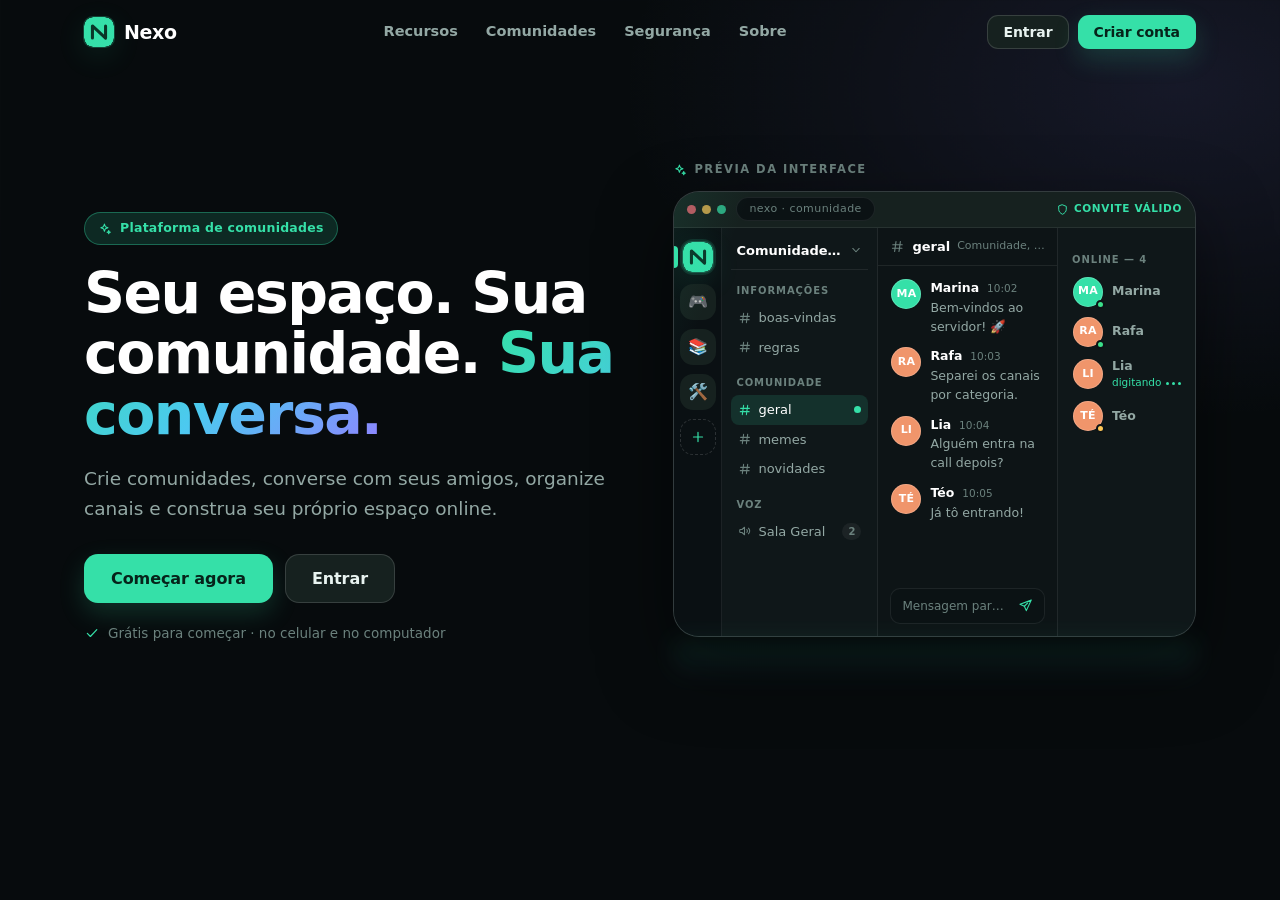
==== commit c73baae9: "Nexo: auth so com usuario+senha, estatisticas de perfil e producao sem dados demo - Login/cadastro u" ====
--- a/harness-admin.html
+++ b/harness-admin.html
@@ -53,7 +53,6 @@
   <script src="js/icons.js"></script>
   <script src="js/store.js"></script>
   <script src="js/seed.js"></script>
-  <script src="js/providers.js"></script>
   <script src="js/api.js"></script>
   <script src="js/ui.js"></script>
   <script src="js/views.js"></script>
--- a/css/components.css
+++ b/css/components.css
@@ -1007,17 +1007,22 @@
 .pw-rules li.is-ok { color: var(--accent); }
 .pw-rules li.is-ok svg { opacity: 1; }
 
-/* botão do Google */
-.btn--google {
-  justify-content: center;
-  gap: 10px;
+/* recado fixo sob o formulário de acesso
+   (esqueci a senha / conta ativada na hora) */
+.auth__note {
+  display: flex;
+  align-items: flex-start;
+  gap: 8px;
+  margin-top: 14px;
+  padding: 10px 12px;
+  border: 1px dashed var(--border-strong);
+  border-radius: var(--r-md);
   background: var(--bg-elev);
-  color: var(--text);
-  border-color: var(--border-strong);
-  font-weight: 600;
-}
-.btn--google:hover { background: var(--bg-elev-2); border-color: var(--border-strong); }
-.btn--google svg { flex: 0 0 auto; }
+  color: var(--text-muted);
+  font-size: 12.5px;
+  line-height: 1.5;
+}
+.auth__note svg { flex: 0 0 auto; opacity: 0.8; margin-top: 1px; }
 
 /* avatar picker */
 .avatar-picker {
--- a/css/settings.css
+++ b/css/settings.css
@@ -1251,3 +1251,56 @@
     transform: none;
   }
 }
+
+/* ================= PRIVACIDADE DA CONTA =================
+   Grupos de opções da seção "Quem pode interagir" (privacy-social).
+   Reaproveita .set-seg / .set-seg__btn e só acrescenta o prefixo -sp. */
+.set-priv {
+  display: flex;
+  flex-direction: column;
+  align-items: flex-start;
+  gap: 9px;
+  padding: 15px 0;
+}
+
+.set-priv + .set-priv {
+  border-top: 1px solid var(--border);
+}
+
+.set-priv .set-hint {
+  max-width: 68ch;
+}
+
+/* segmentado que encolhe para o conteúdo e quebra linha em telas estreitas */
+.set-seg--sp {
+  max-width: 100%;
+  min-height: 47px;
+}
+
+/* estado de gravação (NX.ui.busy) sem pular o layout */
+.set-seg--sp.is-loading {
+  align-items: center;
+  justify-content: center;
+  gap: 8px;
+  color: var(--text-muted);
+  pointer-events: none;
+}
+
+.set-priv + .set-card__foot {
+  margin-top: 2px;
+}
+
+@media (max-width: 760px) {
+  .set-priv {
+    align-items: stretch;
+    padding: 13px 0;
+  }
+
+  .set-seg--sp {
+    align-self: flex-start;
+  }
+
+  .set-seg--sp .set-seg__btn {
+    white-space: nowrap;
+  }
+}
--- a/css/people.css
+++ b/css/people.css
@@ -229,7 +229,10 @@
   z-index: 3;
   display: flex;
   align-items: center;
+  flex-wrap: wrap;
+  justify-content: flex-end;
   gap: 8px;
+  max-width: min(70%, 460px);
   padding: 6px;
   border-radius: var(--r-pill);
   background: rgba(6, 17, 15, 0.42);
@@ -282,6 +285,74 @@
   background: var(--bg-elev);
   border-color: var(--border-strong);
   color: var(--text-muted);
+}
+
+/* ---- estatísticas públicas (👥 seguidores · ❤️ curtidas) ---- */
+.pp-stats {
+  display: flex;
+  flex-wrap: wrap;
+  gap: 10px;
+  margin: 16px clamp(16px, 3vw, 28px) 0;
+}
+
+.pp-stat {
+  display: inline-flex;
+  align-items: center;
+  gap: 9px;
+  padding: 9px 16px;
+  border-radius: var(--r-pill);
+  border: 1px solid var(--border-strong);
+  background: var(--bg-elev);
+  color: var(--text);
+  cursor: pointer;
+  transition:
+    border-color var(--fast) var(--ease),
+    background var(--fast) var(--ease),
+    transform var(--fast) var(--ease);
+}
+
+.pp-stat:hover,
+.pp-stat:focus-visible {
+  border-color: var(--accent);
+  background: var(--bg-elev-2);
+  transform: translateY(-1px);
+}
+
+.pp-stat__ico {
+  display: inline-flex;
+  font-size: 15px;
+  line-height: 1;
+}
+
+.pp-stat__txt {
+  display: inline-flex;
+  align-items: baseline;
+  gap: 5px;
+}
+
+.pp-stat__txt strong {
+  font-size: 14px;
+  font-weight: 750;
+}
+
+.pp-stat__txt span {
+  font-size: 12.5px;
+  color: var(--text-muted);
+}
+
+/* número escondido pela privacidade: só o cadeado aparece */
+.pp-stat.is-locked {
+  border-style: dashed;
+}
+
+.pp-stat.is-locked .pp-stat__ico,
+.pp-stat.is-locked .pp-stat__txt strong {
+  color: var(--text-dim);
+}
+
+.pp-stat.is-locked .pp-stat__txt strong {
+  font-weight: 650;
+  letter-spacing: 0.02em;
 }
 
 /* ---- corpo do cartão ---- */
